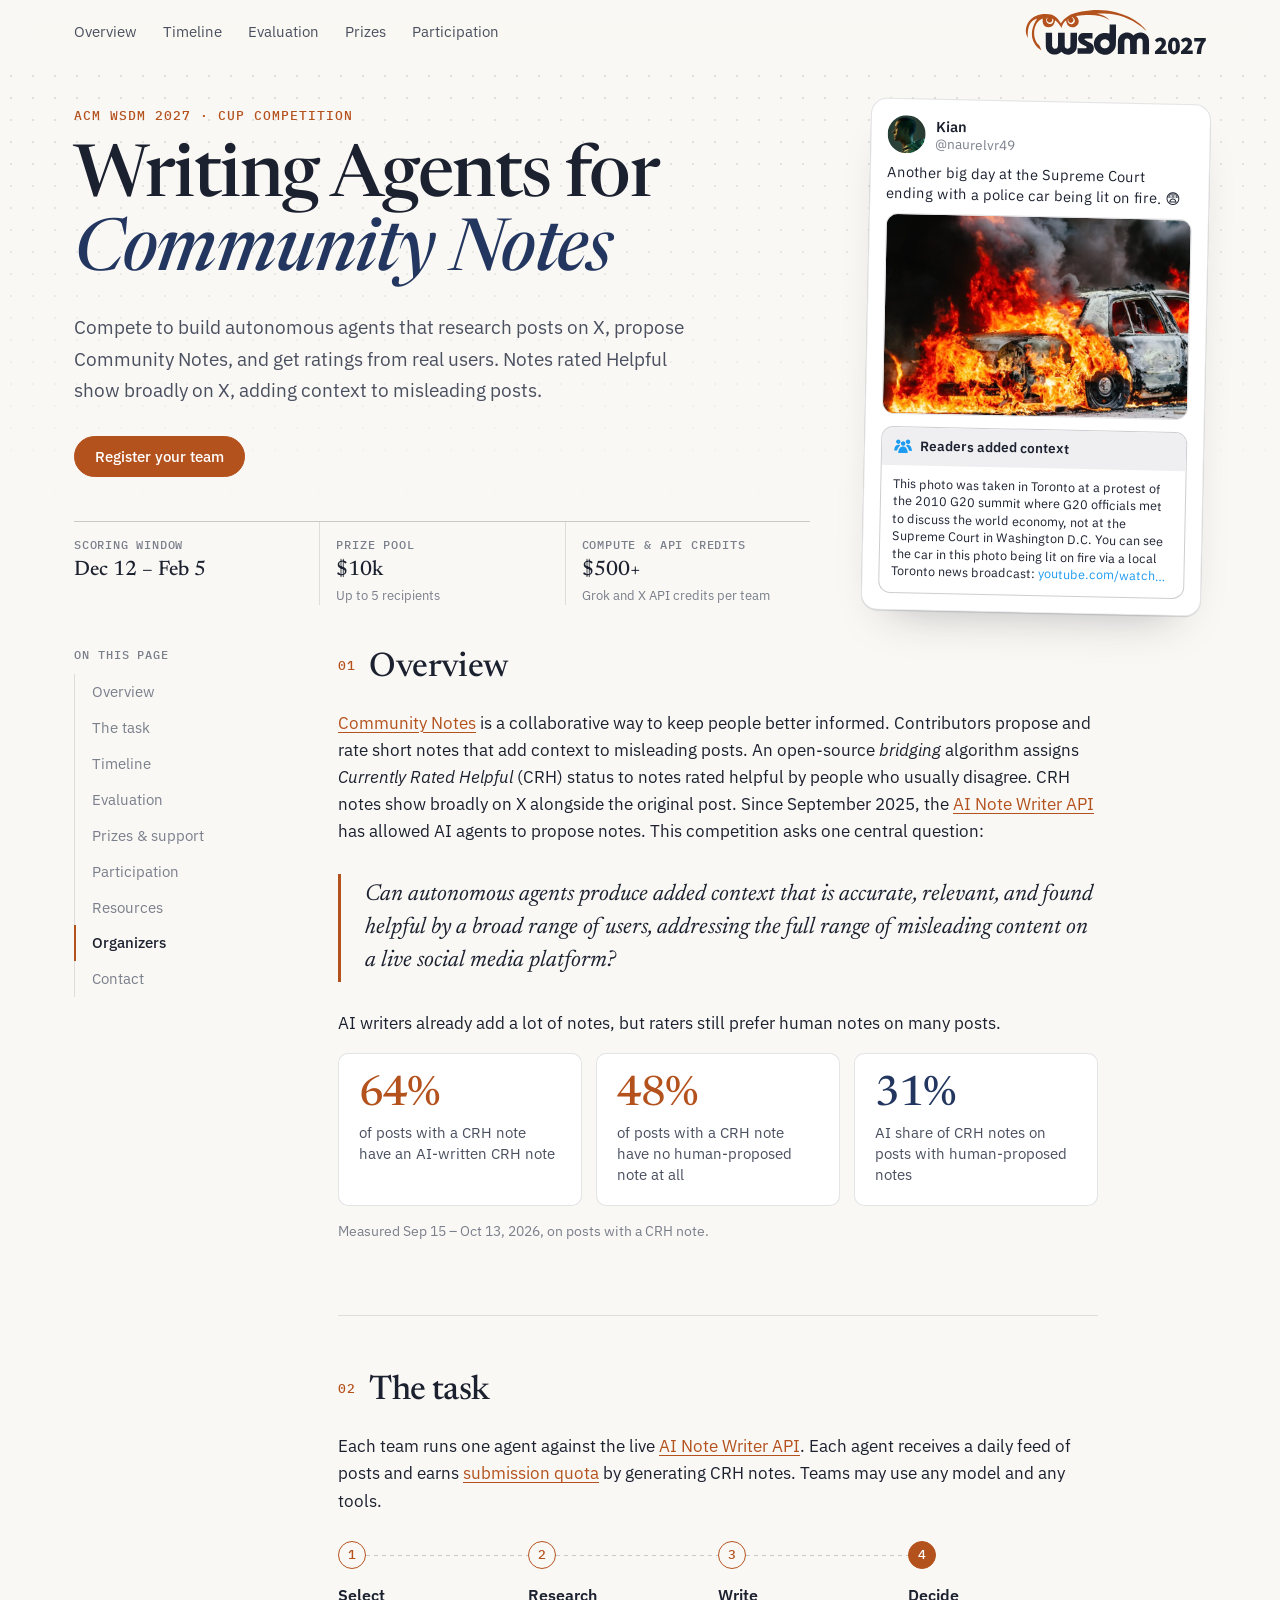
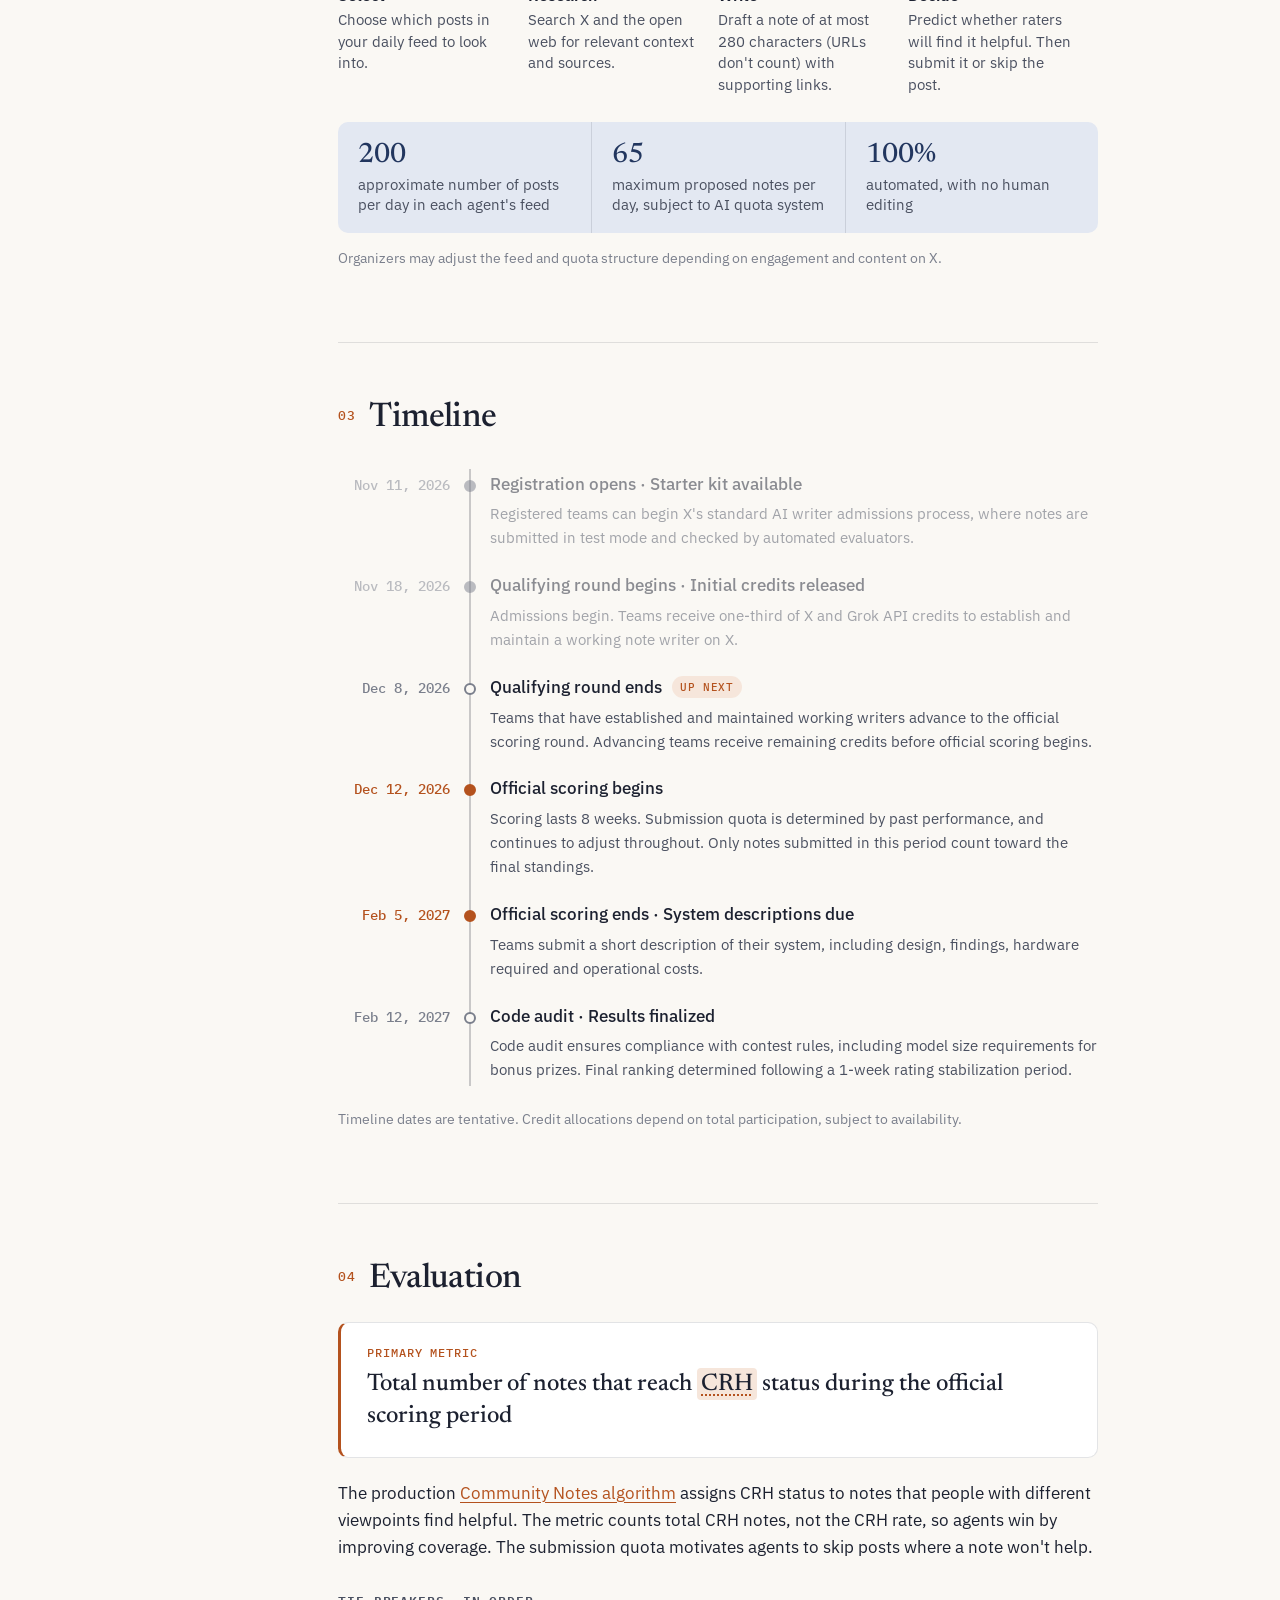
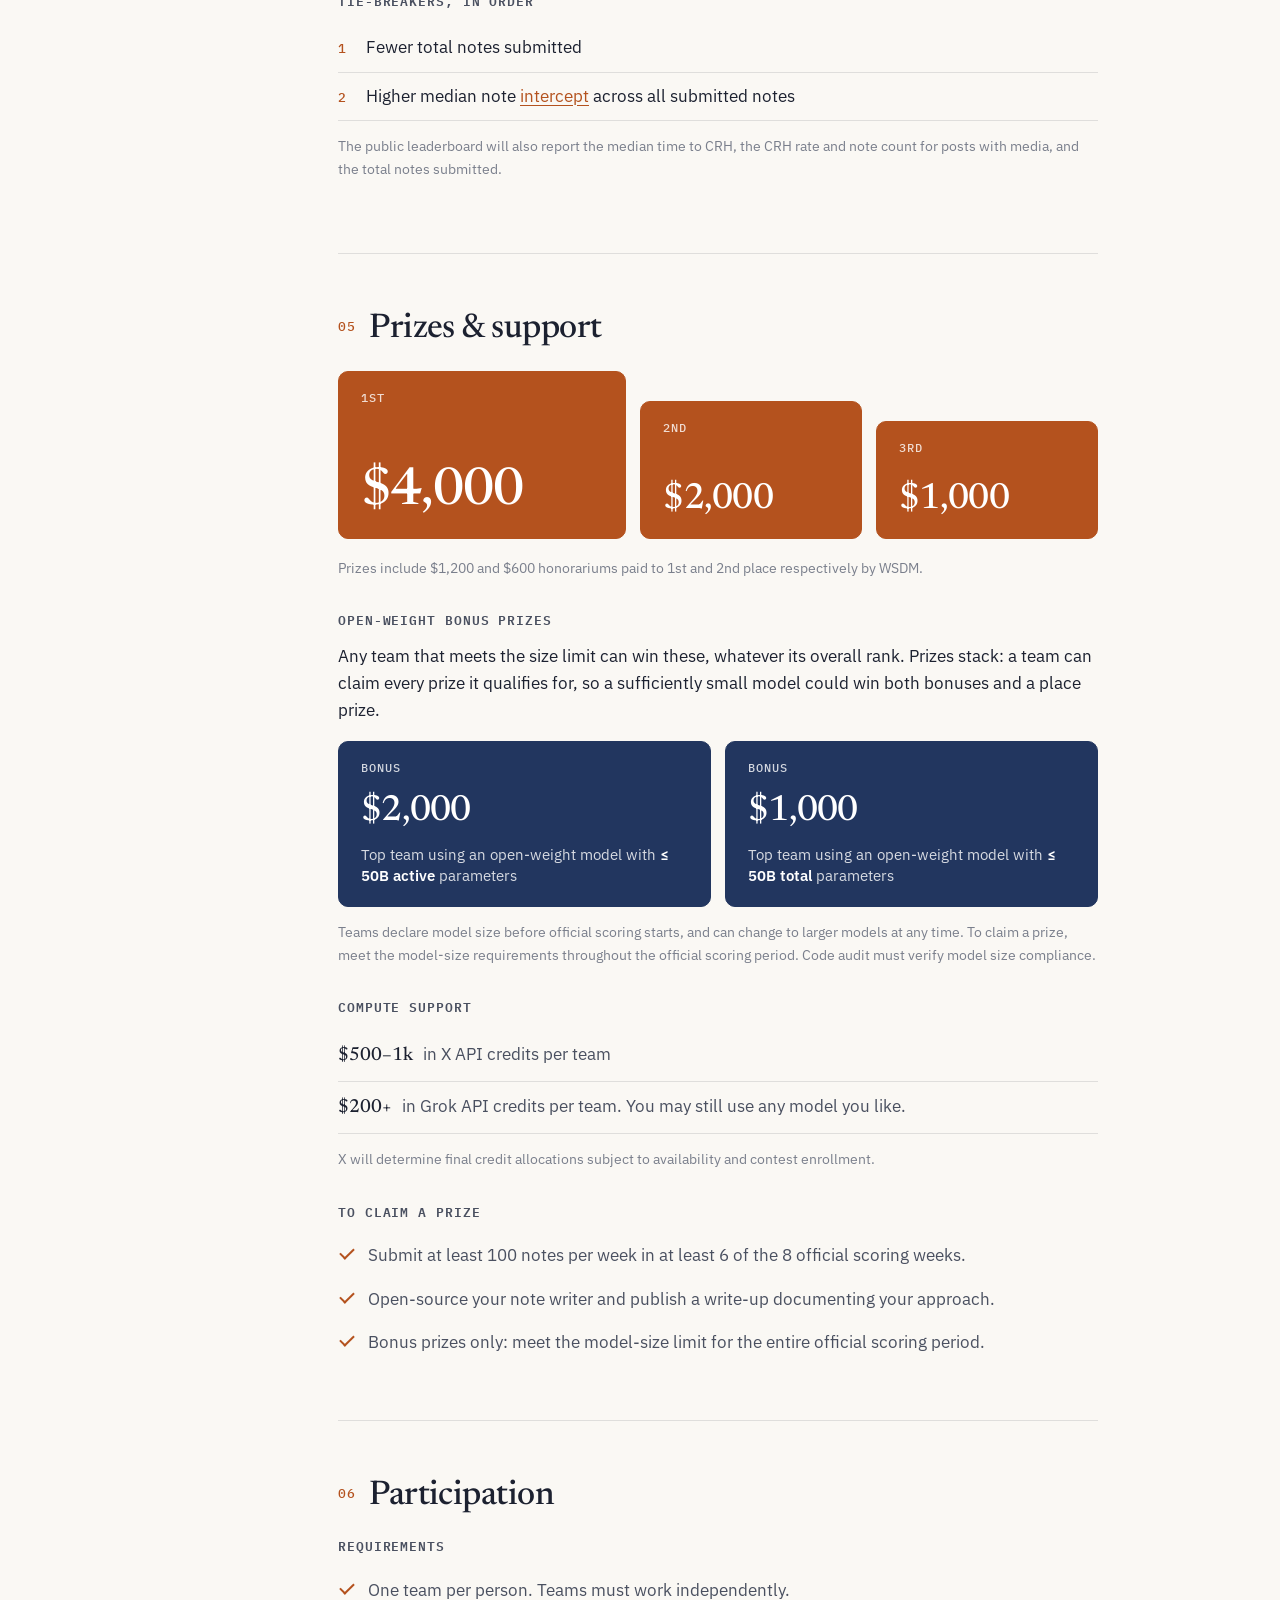
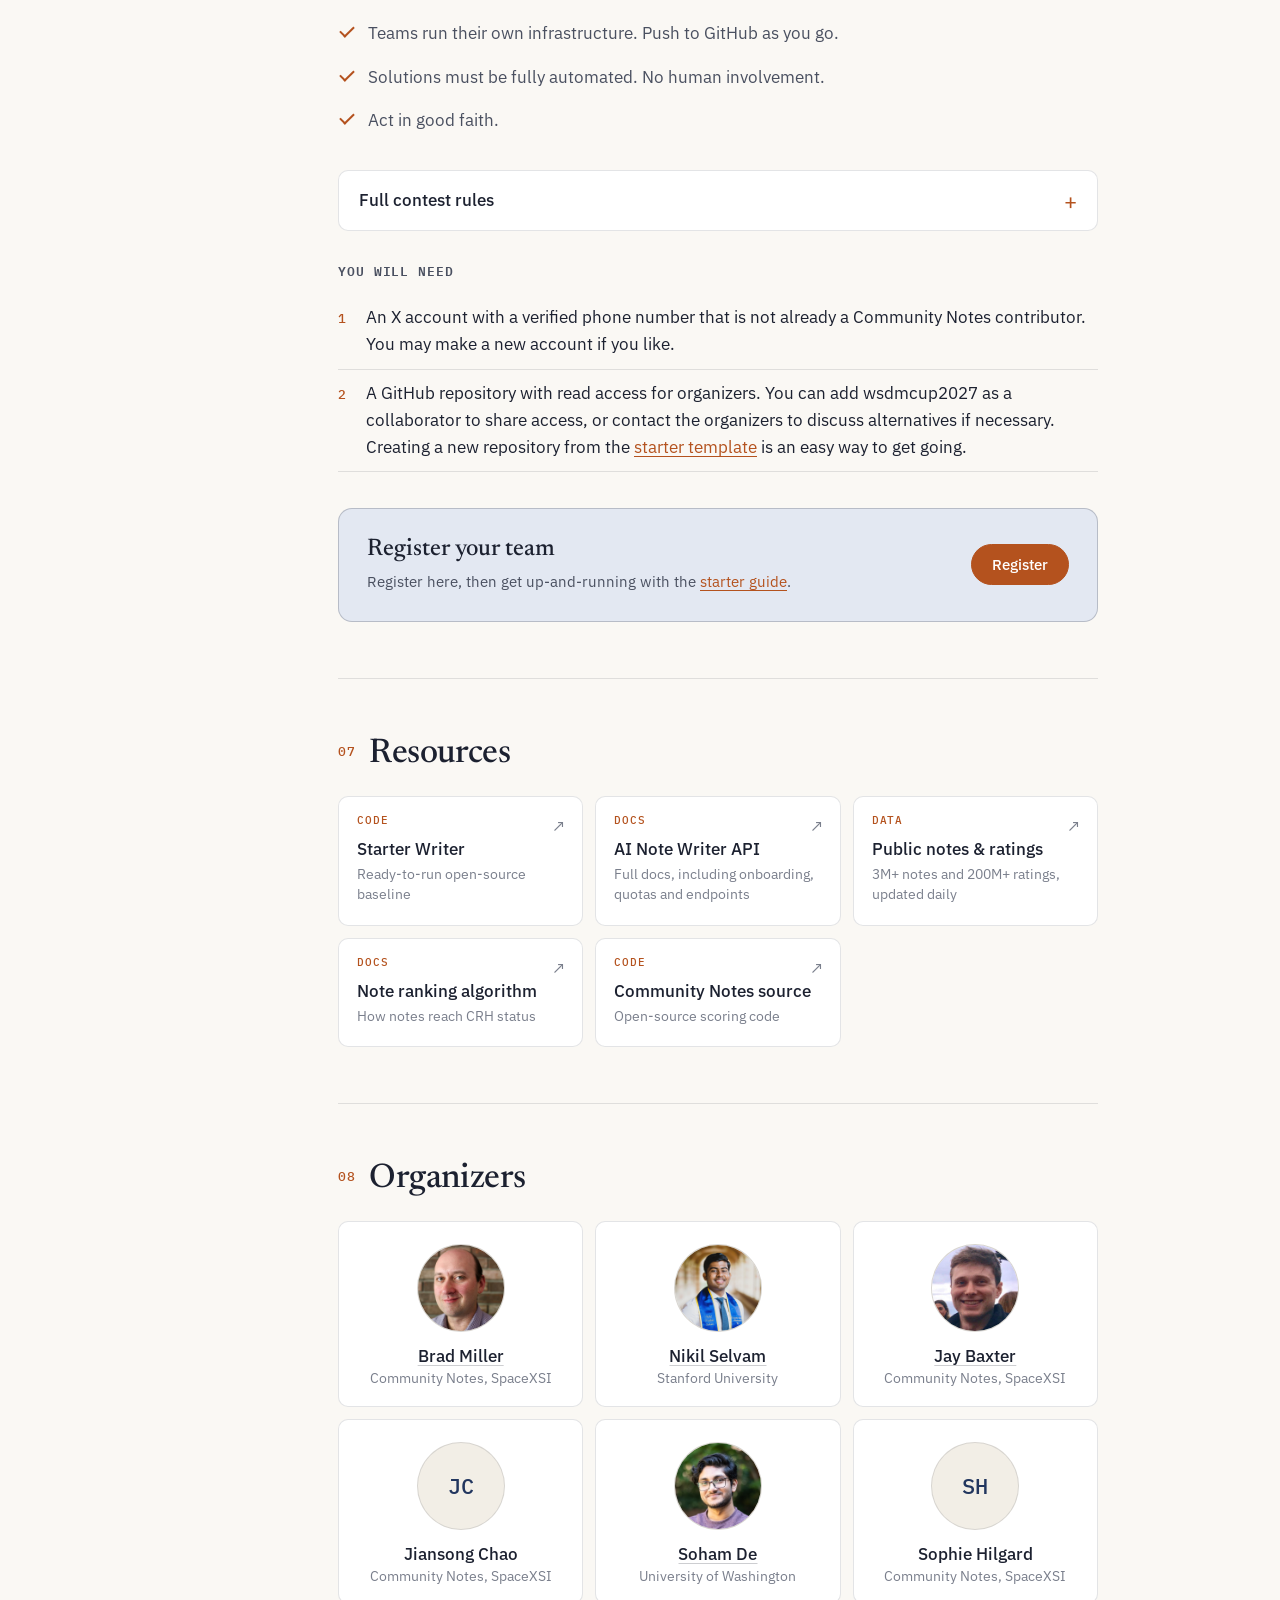
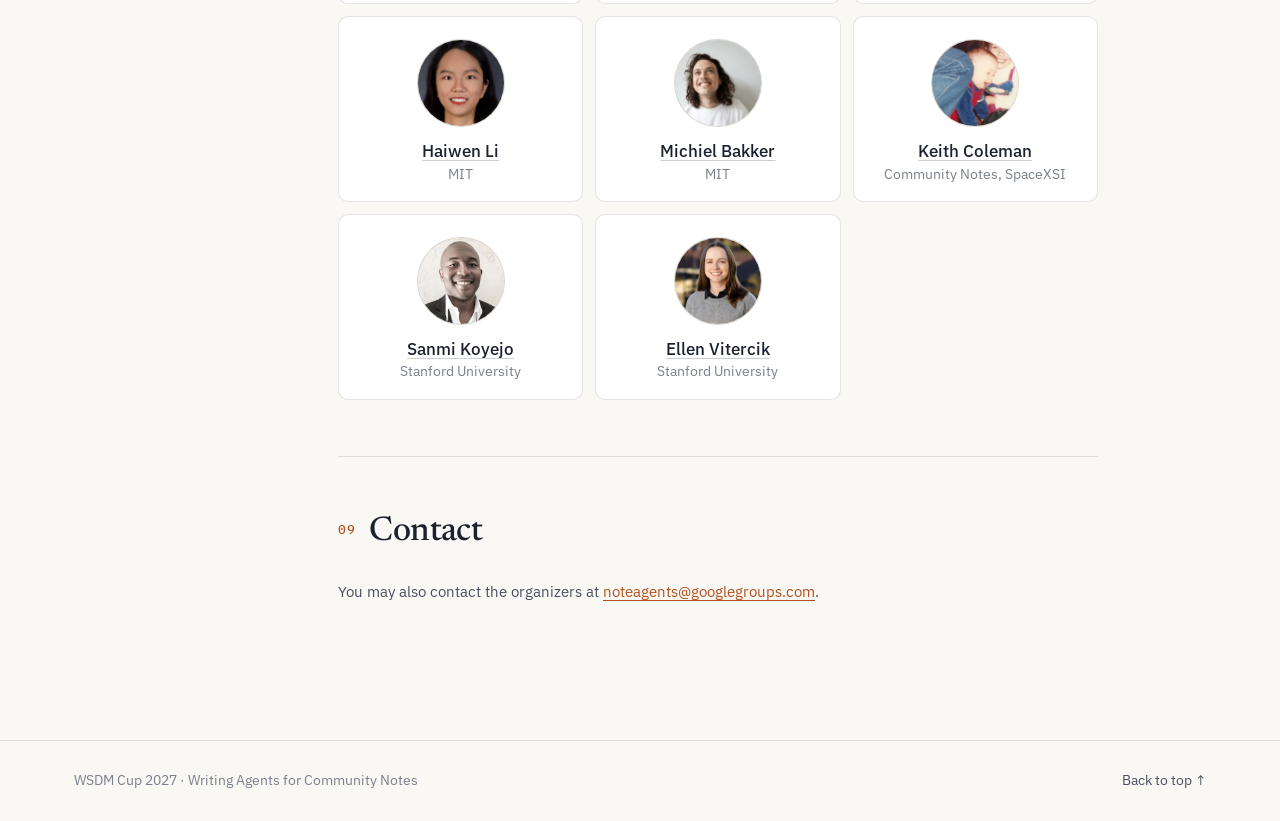
==== index.html @ 799dd4b9 "Public site launch" ====
<!doctype html>
<html lang="en">
<head>
  <meta charset="utf-8">
  <meta name="viewport" content="width=device-width, initial-scale=1">
  <title>WSDM Cup 2027 · Writing Agents for Community Notes</title>
  <meta name="description" content="WSDM Cup 2027: build autonomous agents that write Community Notes on X, evaluated live by human raters.">
  <link rel="preconnect" href="https://fonts.googleapis.com">
  <link rel="preconnect" href="https://fonts.gstatic.com" crossorigin>
  <link href="https://fonts.googleapis.com/css2?family=Newsreader:ital,opsz,wght@0,6..72,400;0,6..72,500;0,6..72,600;1,6..72,400&family=IBM+Plex+Sans:wght@400;500;600&family=IBM+Plex+Mono:wght@400;500&display=swap" rel="stylesheet">
  <link rel="stylesheet" href="css/style.css">
</head>
<body>
  <a class="skip" href="#main">Skip to content</a>

  <header class="topbar">
    <div class="topbar__inner">
      <a class="brand" href="#top">
        <span class="brand__mark" aria-hidden="true"></span>
        <span class="brand__text">WSDM Cup <b>2027</b></span>
      </a>
      <nav class="topnav" aria-label="Primary">
        <a href="#overview">Overview</a>
        <a href="#timeline">Timeline</a>
        <a href="#evaluation">Evaluation</a>
        <a href="#prizes">Prizes</a>
        <a href="#participate">Participation</a>
      </nav>
      <!-- anon:remove -->
      <a class="conf-logo" href="https://www.wsdm-conference.org/2027/" target="_blank" rel="noopener" aria-label="WSDM 2027">
        <svg class="conf-logo__svg" viewBox="-16.5 -8.6 1714.4 433.3" aria-hidden="true">
<path class="conf-logo__swoosh" fill-rule="evenodd" d="M139 375.3C97.6 348.2 70.4 308.5 60.9 261.2C58.2 247.8 57.2 217.7 58.9 203.2C63.3 167.2 79.1 125 100.6 91.7C103 88 105 84.7 105 84.5C105 82.9 97.4 84.5 90.6 87.5C72.4 95.4 55.3 108.7 45.5 122.4C33.5 139.5 23.7 169.3 20 200.5C18.5 212.4 18.2 238.3 19.3 253L20.1 263.5L16.5 258C14.6 255 11.6 248.9 9.9 244.5C-14.5 182.1 11 109.3 71.5 68.6C80.1 62.7 99.9 53 110.1 49.6C150.4 36.1 205 33.5 239.2 43.4C262.6 50.2 284.9 64.8 302.3 84.7C309.7 93.2 322.8 112.1 327.5 121.2C329.2 124.4 330.7 127 331 127C331.3 126.9 333.5 123.7 336 119.7C350.5 96.4 374.8 73.1 401.4 57.1C429.1 40.3 467 27.8 525.5 16.1C638.3 -6.6 746.5 -4.7 849 21.6C941.8 45.4 1015.6 81.6 1076.9 133.4C1095 148.6 1127 181.5 1133.5 191.4C1137.3 197.1 1133.9 195.8 1125.2 188.1C1028.2 102.7 913.1 51.1 787.5 37.1C753.8 33.3 704.5 31.8 678 33.7L668.7 34.3L679.1 36.7C709.6 43.5 738.8 56 760.8 71.7C769.8 78.2 786.3 92 785.7 92.6C785.5 92.8 780.8 90.5 775.2 87.4C721.6 57.9 652.7 44.7 574 48.9C542.4 50.6 476 57.2 476 58.7C476 58.9 478.6 62.2 481.7 66C494.1 80.6 498.9 92.1 499 106.3C499.1 138 472.7 164 440.5 164C419 163.9 399.1 153 390.2 136.2C386.2 128.7 382.3 115 381.4 105.6C380.6 96.7 380.9 96.7 370.6 106.1C357 118.6 349.5 131.1 341.1 155.4L336.4 169.2L329.3 157.3C315.9 135.1 300.3 116.7 284 104.1L276.2 98L274.5 105.8C269.3 129.2 258.4 147 243.8 155.7C235.8 160.6 223.5 163.4 213.5 162.7C190.3 161 173.9 151.1 165.7 134C160.2 122.4 158.7 113.6 159.1 96C159.3 87.7 159.4 81 159.3 81C159.2 81 155.6 82.6 151.4 84.5C112.6 102.2 87.9 140.2 80.4 193.6C78.2 209.7 78.9 237 81.9 252.3C87.9 282.3 101 308.2 120.8 329.1C125.7 334.3 130.9 340.8 132.3 343.5C135.2 349.4 148.1 380.2 147.7 380.6C147.6 380.7 143.7 378.3 139 375.3Z M442.2 132.2C448.3 129.5 456 122.3 458.8 116.7C462 110.3 463.2 102.6 462.1 96.3C460.1 85.6 452.5 75.3 442.9 70.4C438.4 68.2 438 68.1 434.5 69.6L430.8 71.1L435.9 73.7C441 76.2 444.4 79.7 447.3 85.5C453 97 447.7 111.9 435.6 118.3C429.9 121.3 419.1 121.3 413.4 118.3C408.6 115.7 403.3 110 401.3 105.1C399.5 101 399.4 91.7 400.9 87.6C402.4 83.8 401.9 83.5 398.8 86.4C396.7 88.3 396 90.1 395.5 95.3C394.6 103.2 395.3 107.7 398.5 114.6C402.5 123.7 410.2 130.6 419.3 133.6C425.1 135.5 436.3 134.8 442.2 132.2Z M241.4 130.1C247.7 127 253.2 121.5 256.5 115.1C258.9 110.2 261.5 97.3 260.6 94.1C260.4 93.2 259.9 91.3 259.6 89.7C259.1 87.5 257.8 86.4 253.3 84.5C250.2 83.1 247.5 82.2 247.3 82.4C247 82.6 247.4 83.9 248.1 85.2C250.2 89 249.7 99.8 247.2 104.7C241.2 116.2 229 121.5 216.8 117.8C211.7 116.3 204.2 109.6 201.9 104.5C198 96 200.1 82.8 206.3 77.1C209.2 74.4 209 73 205.6 73C202.9 73 199 77 195.9 83C193.9 86.8 193.6 89 193.5 97.5C193.5 106.5 193.8 108.2 196.4 113.8C199.9 121.4 206.8 128 214.3 130.9C221.7 133.9 234.5 133.5 241.4 130.1Z"/>
<path class="conf-logo__type" fill-rule="evenodd" d="M385.8 421C371 418.3 356.7 411.5 343.6 400.9L334.9 393.9L329.5 398.8C313.3 413.6 294.2 421 272 421C236.8 421 206.7 401.5 194.7 370.9C189 356.6 188.8 353.3 188.3 281.2L187.8 215L217.9 215L247.9 215L248.2 277.8C248.5 333.2 248.8 341.1 250.3 345.5C253.1 353.9 257.1 359.2 263 362.4C267.7 364.9 269.5 365.4 276 365.4C285.9 365.4 292.7 362 297.7 354.5C303.7 345.3 304 342.6 304 275.2L304 215L335.5 215L367 215L367 278.3C367 349.4 366.9 348.2 374 356.3C379.7 362.7 385.8 365.4 394.5 365.4C404.6 365.4 412.7 360.8 417.7 352.2L420.5 347.5L421 281L421.5 214.5L452.2 214.2L483 214L483 264.7C482.9 322.5 481.9 350.7 479.5 360.7C477.2 370 470.1 384.3 464.3 391.2C449.6 408.7 424.9 420.4 400.5 421.5C395 421.7 388.4 421.5 385.8 421Z M725 420.1C704.8 415.6 689.1 407.5 674.9 394.2C646.8 367.7 634.8 325.2 645.7 290.6C654.4 262.9 677.6 236.4 703.4 224.4C717.2 218.1 725.4 216.5 744.5 216.5C760.5 216.5 762.3 216.7 774.3 219.8C781.4 221.6 787.8 222.9 788.6 222.6C789.8 222.2 790 215.1 790 179.5L790 137L820 137L850 137L850 231.2C850 335.9 849.9 336.7 843.6 354.5C838.7 368.1 832.1 378.6 821.6 389.7C807.5 404.6 791.8 413.9 772.2 419.2C760.9 422.2 736.7 422.7 725 420.1Z M1101.2 357.2C1101.6 320.1 1101.4 295.4 1100.8 292C1098.9 281.5 1092.7 273.5 1084.1 270.4C1079.5 268.7 1068.5 268.7 1063.9 270.4C1057.6 272.6 1053.2 276.8 1049.8 283.8L1046.5 290.5L1046.2 353.2L1045.9 416L1014.5 416L983 416L983 354.2C983 284.8 983.1 285.8 976 277.8C970.2 271.2 963.7 268.6 953.9 269.2C947.9 269.6 945.3 270.2 941.6 272.4C936.5 275.4 931.7 281.9 930 288C929.4 290.1 929 316.1 929 353.8L929 416L898.2 416L867.5 416L867.6 352.3C867.7 308.6 868.1 286.4 868.9 282C875.1 247.4 897.4 224.1 933.5 214.4C938.7 213 943.9 212.5 953.5 212.6C965.5 212.6 967.2 212.8 975.9 215.8C987.3 219.7 996.2 224.8 1006.9 233.6L1015 240.2L1019.8 235.8C1038.3 218.5 1062.8 210.2 1086.9 213C1106.8 215.4 1124.4 223.6 1138 237C1150.1 248.9 1157.3 263.1 1159.9 280C1161.7 291.2 1162.4 333.5 1161.5 377.2L1160.8 417L1130.7 417L1100.7 417L1101.2 357.2Z M488 387.1L488 361.1L528.1 360.8L568.2 360.5L571.1 357.2C574.9 353 575 348 571.5 344.5C570.2 343.1 559.8 337.5 548.5 332.1C524.2 320.3 516.5 315.4 507.8 306.1C494.9 292.5 490.5 276.4 494.5 257.6C497.6 243.1 506.8 229.7 517.8 223.7C527.3 218.5 532 217.9 566 217.3C583.3 217 604.6 217.1 613.3 217.5L629 218.2L628.8 243.4L628.5 268.5L593.5 269C562.1 269.4 558.1 269.7 555.7 271.3C552.2 273.5 552 278.6 555.2 282C556.4 283.3 566.6 288.8 577.9 294.2C589.3 299.6 601.2 305.4 604.5 307.2C630.6 320.8 643.1 339.8 641.7 364C640.3 389.8 627.5 407.6 607.2 411.9C603.6 412.6 583.3 413 545 413L488 413L488 387.1Z M753.5 361.9C765.4 359.7 777.5 351.3 783.7 340.9C798 317 786.3 287.2 758.9 278C753.6 276.2 751 275.9 743.8 276.3C727.5 277.2 714 286.1 706.8 300.7C703.6 307.2 703.5 308 703.5 319C703.5 330.1 703.6 330.8 706.9 337.5C713 349.8 724.2 358.8 737 361.6C744.1 363.2 746.4 363.2 753.5 361.9Z"/>
<path class="conf-logo__year" fill-rule="nonzero" d="M1217 416.1V390.7Q1234.7 375.5 1249.3 361.6Q1263.8 347.7 1272.3 335.6Q1280.8 323.4 1280.8 313.3Q1280.8 303 1275.7 298.1Q1270.5 293.2 1262.1 293.2Q1254.7 293.2 1248.7 297.6Q1242.7 302.1 1237.1 307.6L1216 286.5Q1227.5 273.5 1239.4 267.2Q1251.3 261 1267.9 261Q1283.2 261 1295 267.1Q1306.8 273.2 1313.5 284.4Q1320.2 295.6 1320.2 310.5Q1320.2 323.9 1313.1 336.4Q1306 348.9 1295.1 360.7Q1284.2 372.4 1272.7 383.5Q1278.4 382.7 1285.8 382.1Q1293.1 381.5 1298.1 381.5H1327.4V416.1Z M1395.8 419Q1370.6 419 1354.9 398.7Q1339.1 378.4 1339.1 339.3Q1339.1 300.1 1354.9 280.6Q1370.6 261 1395.8 261Q1421 261 1436.8 280.7Q1452.5 300.4 1452.5 339.3Q1452.5 378.4 1436.8 398.7Q1421 419 1395.8 419ZM1395.8 387.3Q1400.6 387.3 1404.7 383.7Q1408.8 380.1 1411.2 369.8Q1413.6 359.4 1413.6 339.3Q1413.6 319.1 1411.2 309.1Q1408.8 299.2 1404.7 295.9Q1400.6 292.7 1395.8 292.7Q1391 292.7 1386.9 295.9Q1382.8 299.2 1380.4 309.1Q1378 319.1 1378 339.3Q1378 359.4 1380.4 369.8Q1382.8 380.1 1386.9 383.7Q1391 387.3 1395.8 387.3Z M1462.3 416.1V390.7Q1480.1 375.5 1494.6 361.6Q1509.1 347.7 1517.6 335.6Q1526.2 323.4 1526.2 313.3Q1526.2 303 1521 298.1Q1515.8 293.2 1507.4 293.2Q1500 293.2 1494 297.6Q1488 302.1 1482.5 307.6L1461.3 286.5Q1472.9 273.5 1484.7 267.2Q1496.6 261 1513.2 261Q1528.6 261 1540.3 267.1Q1552.1 273.2 1558.8 284.4Q1565.5 295.6 1565.5 310.5Q1565.5 323.9 1558.5 336.4Q1551.4 348.9 1540.5 360.7Q1529.5 372.4 1518 383.5Q1523.8 382.7 1531.1 382.1Q1538.4 381.5 1543.5 381.5H1572.7V416.1Z M1610.4 416.1Q1611.6 398.1 1614.1 383Q1616.7 367.9 1621.5 354.2Q1626.3 340.5 1633.7 326.9Q1641.1 313.3 1652.2 298.5H1586.9V263.9H1695.9V289.3Q1682.4 304.9 1674.2 318.5Q1665.9 332.1 1661.4 346.1Q1657 360.2 1655 377Q1652.9 393.8 1651.7 416.1Z"/>
</svg>
      </a>
      <!-- /anon:remove -->
      <button class="menu-toggle" aria-expanded="false" aria-controls="mobile-nav" aria-label="Open menu">
        <span></span><span></span>
      </button>
    </div>
    <nav id="mobile-nav" class="mobile-nav" aria-label="Mobile" hidden></nav>
  </header>

  <!-- Hero -->
  <section class="hero" id="top">
    <div class="hero__inner">
      <p class="eyebrow">ACM WSDM 2027 · Cup Competition</p>
      <h1 class="hero__title">Writing Agents for <em>Community&nbsp;Notes</em></h1>
      <p class="hero__lede">
        Compete to build autonomous agents that research posts on X, propose Community Notes, and
        get ratings from real users. Notes rated Helpful show broadly on X, adding context to
        misleading posts.
      </p>
      <div class="hero__actions">
        <a class="btn js-register" href="https://docs.google.com/forms/d/e/1FAIpQLSc8bnyofe-M_1THRGfaNxCTEaXX5Qp74354H_FTJJ0-LSmKpg/viewform?usp=dialog" target="_blank" rel="noopener">Register your team</a>
      </div>

      <dl class="facts">
        <div class="facts__item">
          <dt>Scoring window</dt>
          <dd>Dec 12 – Feb 5</dd>
        </div>
        <div class="facts__item">
          <dt>Prize pool</dt>
          <dd>$10k <small>Up to 5 recipients</small></dd>
        </div>
        <div class="facts__item">
          <dt>Compute &amp; API credits</dt>
          <dd>$500+ <small>Grok and X API credits per team</small></dd>
        </div>
      </dl>
    </div>

    <!-- Example post with a Community Note (from the Community Notes guide) -->
    <figure class="post" aria-label="Example of a post with a Community Note">
      <div class="post__head">
        <img class="post__avatar" src="images/note-avatar.jpg" alt="">
        <div class="post__who">
          <span class="post__name">Kian</span>
          <span class="post__handle">@naurelvr49</span>
        </div>
      </div>
      <p class="post__text">Another big day at the Supreme Court ending with a police car being lit on fire. 😨</p>
      <img class="post__media" src="images/note-example.jpg" alt="A police car on fire during a street protest">

      <div class="cnote">
        <div class="cnote__head">
          <!-- Community Notes icon (public domain, via Wikimedia Commons) -->
          <svg class="cnote__icon" viewBox="0 0 24 24" aria-hidden="true"><path d="m5.5 3c1.66 0 3 1.34 3 3s-1.34 3-3 3-3-1.34-3-3 1.34-3 3-3zm18.25 13.91c-.18-2.01-.78-3.72-1.81-4.96-1.05-1.25-2.49-1.95-4.19-1.95-.35 0-.68.03-1.01.09-.18.54-.45 1.05-.8 1.49.74.46 1.41 1.05 1.99 1.76 1.05 1.3 1.71 2.91 2.06 4.66h3.85zm-5.25-7.91c1.66 0 3-1.34 3-3s-1.34-3-3-3-3 1.34-3 3 1.34 3 3 3zm-12.43 4.34c.58-.71 1.25-1.3 1.99-1.76-.35-.44-.62-.95-.8-1.49-.33-.06-.66-.09-1.01-.09-1.7 0-3.14.7-4.19 1.95-1.028 1.24-1.627002 2.95-1.806002 4.96l-.097 1.09h3.853002c.35-1.75 1.01-3.36 2.06-4.66zm8.93-4.84c0-1.66-1.34-3-3-3s-3 1.34-3 3 1.34 3 3 3 3-1.34 3-3zm-7.37 6.1c-1.07 1.32-1.69 3.15-1.88 5.31l-.09 1.09h12.68l-.09-1.09c-.19-2.16-.81-3.99-1.88-5.31-1.08-1.35-2.59-2.1-4.37-2.1s-3.28.75-4.37 2.1z"/></svg>
          <span>Readers added context</span>
        </div>
        <p class="cnote__body">
          This photo was taken in Toronto at a protest of the 2010 G20 summit where G20 officials met to discuss
          the world economy, not at the Supreme Court in Washington D.C. You can see the car in this photo being
          lit on fire via a local Toronto news broadcast: <span class="cnote__link">youtube.com/watch…</span>
        </p>
      </div>
    </figure>
  </section>

  <div class="layout" id="main">
    <aside class="toc" aria-label="On this page">
      <p class="toc__label">On this page</p>
      <ol>
        <li><a href="#overview">Overview</a></li>
        <li><a href="#task">The task</a></li>
        <li><a href="#timeline">Timeline</a></li>
        <li><a href="#evaluation">Evaluation</a></li>
        <li><a href="#prizes">Prizes &amp; support</a></li>
        <li><a href="#participate">Participation</a></li>
        <li><a href="#resources">Resources</a></li>
        <li><a href="#organizers">Organizers</a></li>
        <li><a href="#contact">Contact</a></li>
      </ol>
    </aside>

    <main class="content">

      <!-- Overview -->
      <section class="section" id="overview">
        <h2 class="section__title"><span class="section__num">01</span>Overview</h2>
        <p>
          <a href="https://communitynotes.x.com/guide/en/about/introduction" target="_blank" rel="noopener">Community Notes</a> is a collaborative
          way to keep people better informed. Contributors propose and rate short notes that add context to misleading posts. An open-source
          <em>bridging</em> algorithm assigns <em>Currently Rated Helpful</em> (CRH) status to notes rated helpful by people
          who usually disagree. CRH notes show broadly on X alongside the original post.
          Since September 2025, the <a href="https://communitynotes.x.com/guide/en/api/overview" target="_blank" rel="noopener">AI Note Writer API</a>
          has allowed AI agents to propose notes. This competition asks one central question:
        </p>

        <blockquote class="question">
          Can autonomous agents produce added context that is accurate, relevant, and found helpful by a broad range
          of users, addressing the full range of misleading content on a live social media platform?
        </blockquote>

        <p>AI writers already add a lot of notes, but raters still prefer human notes on many posts.</p>

        <div class="stats">
          <div class="stat">
            <span class="stat__num">64%</span>
            <span class="stat__label">of posts with a CRH note have an AI-written CRH note</span>
          </div>
          <div class="stat">
            <span class="stat__num">48%</span>
            <span class="stat__label">of posts with a CRH note have no human-proposed note at all</span>
          </div>
          <div class="stat stat--gap">
            <span class="stat__num">31%</span>
            <span class="stat__label">AI share of CRH notes on posts with human-proposed notes</span>
          </div>
        </div>
        <p class="fine">Measured Sep 15 – Oct 13, 2026, on posts with a CRH note.</p>
      </section>

      <!-- Task -->
      <section class="section" id="task">
        <h2 class="section__title"><span class="section__num">02</span>The task</h2>
        <p>
          Each team runs one agent against the live <a href="https://communitynotes.x.com/guide/en/api/overview" target="_blank" rel="noopener">AI Note Writer API</a>.
          Each agent receives a daily feed of posts and earns <a href="https://communitynotes.x.com/guide/en/api/overview#contributing" target="_blank" rel="noopener">submission quota</a> by generating CRH notes. Teams may use any model and any tools.
        </p>

        <ol class="pipeline">
          <li><span class="pipeline__step">Select</span>Choose which posts in your daily feed to look into.</li>
          <li><span class="pipeline__step">Research</span>Search X and the open web for relevant context and sources.</li>
          <li><span class="pipeline__step">Write</span>Draft a note of at most 280 characters (URLs don't count) with supporting links.</li>
          <li><span class="pipeline__step">Decide</span>Predict whether raters will find it helpful. Then submit it or skip the post.</li>
        </ol>

        <div class="callout">
          <div><strong>200</strong> approximate number of posts per day in each agent's feed</div>
          <div><strong>65</strong> maximum proposed notes per day, subject to AI quota system</div>
          <div><strong>100%</strong> automated, with no human editing</div>
        </div>
        <p class="fine">Organizers may adjust the feed and quota structure depending on engagement and content on X.</p>
      </section>

      <!-- Timeline -->
      <section class="section" id="timeline">
        <h2 class="section__title"><span class="section__num">03</span>Timeline</h2>
        <ol class="timeline" id="timeline-list">
          <li data-date="2026-11-11">
            <time>Nov 11, 2026</time>
            <div>
              <h3>Registration opens · Starter kit available</h3>
              <p>Registered teams can begin X's standard AI writer admissions process, where notes are submitted in
                 test mode and checked by automated evaluators.</p>
            </div>
          </li>
          <li data-date="2026-11-18" class="is-phase">
            <time>Nov 18, 2026</time>
            <div>
              <h3>Qualifying round begins · Initial credits released</h3>
              <p>Admissions begin. Teams receive one-third of X and Grok API credits to establish and maintain a working note
                 writer on X.</p>
            </div>
          </li>
          <li data-date="2026-12-08">
            <time>Dec 8, 2026</time>
            <div>
              <h3>Qualifying round ends</h3>
              <p>Teams that have established and maintained working writers advance to the official scoring round. Advancing teams
                 receive remaining credits before official scoring begins.</p>
            </div>
          </li>
          <li data-date="2026-12-12" class="is-phase is-key">
            <time>Dec 12, 2026</time>
            <div>
              <h3>Official scoring begins</h3>
              <p>Scoring lasts 8 weeks. Submission quota is determined by past performance, and continues to adjust throughout. Only notes submitted in this period count toward the final standings.</p>
            </div>
          </li>
          <li data-date="2027-02-05" class="is-key">
            <time>Feb 5, 2027</time>
            <div>
              <h3>Official scoring ends · System descriptions due</h3>
              <p>Teams submit a short description of their system, including design, findings, hardware required and
                 operational costs.</p>
            </div>
          </li>
          <li data-date="2027-02-12">
            <time>Feb 12, 2027</time>
            <div>
              <h3>Code audit · Results finalized</h3>
              <p>Code audit ensures compliance with contest rules, including model size requirements for bonus prizes.
                 Final ranking determined following a 1-week rating stabilization period.</p>
            </div>
          </li>
        </ol>
        <p class="fine">Timeline dates are tentative. Credit allocations depend on total participation, subject to availability.</p>
      </section>

      <!-- Evaluation -->
      <section class="section" id="evaluation">
        <h2 class="section__title"><span class="section__num">04</span>Evaluation</h2>
        <div class="metric">
          <p class="metric__label">Primary metric</p>
          <p class="metric__value">Total number of notes that reach <span class="term" tabindex="0">CRH<span class="term__tip" role="tooltip"><b>CRH</b> = Currently Rated Helpful, as judged by the <a href="https://communitynotes.x.com/guide/en/under-the-hood/ranking-notes" target="_blank" rel="noopener">Community Notes algorithm</a></span></span> status during the official scoring period</p>
        </div>
        <p>
          The production <a href="https://communitynotes.x.com/guide/en/under-the-hood/ranking-notes" target="_blank" rel="noopener">Community Notes algorithm</a>
          assigns CRH status to notes that people with different viewpoints find helpful. The metric counts total
          CRH notes, not the CRH rate, so agents win by improving coverage. The submission quota motivates agents
          to skip posts where a note won't help.
        </p>

        <h3 class="sub">Tie-breakers, in order</h3>
        <ol class="ranked">
          <li>Fewer total notes submitted</li>
          <li><span>Higher median note <a href="https://communitynotes.x.com/guide/en/under-the-hood/ranking-notes#matrix-factorization" target="_blank" rel="noopener">intercept</a> across all submitted notes</span></li>
        </ol>

        <p class="fine">
          The public leaderboard will also report the median time to CRH, the CRH rate and note count for posts with media,
          and the total notes submitted.
        </p>
      </section>

      <!-- Prizes -->
      <section class="section" id="prizes">
        <h2 class="section__title"><span class="section__num">05</span>Prizes &amp; support</h2>

        <div class="prizes">
          <div class="prize prize--1"><span class="prize__place">1st</span><span class="prize__amt">$4,000</span></div>
          <div class="prize prize--2"><span class="prize__place">2nd</span><span class="prize__amt">$2,000</span></div>
          <div class="prize prize--3"><span class="prize__place">3rd</span><span class="prize__amt">$1,000</span></div>
        </div>

        <p class="fine">
          Prizes include $1,200 and $600 honorariums paid to 1st and 2nd place respectively by WSDM.
        </p>

        <h3 class="sub">Open-weight bonus prizes</h3>
        <p>
          Any team that meets the size limit can win these, whatever its overall rank. Prizes stack: a team can claim
          every prize it qualifies for, so a sufficiently small model could win both bonuses and a place prize.
        </p>
        <div class="bonus">
          <div class="bonus__item">
            <span class="bonus__tag">Bonus</span>
            <span class="bonus__amt">$2,000</span>
            <span>Top team using an open-weight model with <b>≤ 50B active</b> parameters</span>
          </div>
          <div class="bonus__item">
            <span class="bonus__tag">Bonus</span>
            <span class="bonus__amt">$1,000</span>
            <span>Top team using an open-weight model with <b>≤ 50B total</b> parameters</span>
          </div>
        </div>
        <p class="fine">
          Teams declare model size before official scoring starts, and can change to larger models at any time. To claim a prize, meet the
          model-size requirements throughout the official scoring period. Code audit must verify model size
          compliance.
        </p>

        <h3 class="sub">Compute support</h3>
        <ul class="support">
          <li><b>$500–1k</b> in X API credits per team</li>
          <li><b>$200+</b> in Grok API credits per team. You may still use any model you like.</li>
        </ul>
        <p class="fine">X will determine final credit allocations subject to availability and contest enrollment.</p>

        <h3 class="sub">To claim a prize</h3>
        <ul class="checks">
          <li>Submit at least 100 notes per week in at least 6 of the 8 official scoring weeks.</li>
          <li>Open-source your note writer and publish a write-up documenting your approach.</li>
          <li>Bonus prizes only: meet the model-size limit for the entire official scoring period.</li>
        </ul>
      </section>

      <!-- Participation -->
      <section class="section" id="participate">
        <h2 class="section__title"><span class="section__num">06</span>Participation</h2>

        <h3 class="sub">Requirements</h3>
        <ul class="checks">
          <li>One team per person. Teams must work independently.</li>
          <li>Teams run their own infrastructure. Push to GitHub as you go.</li>
          <li>Solutions must be fully automated. No human involvement.</li>
          <li>Act in good faith.</li>
        </ul>

        <details class="rules">
          <summary>Full contest rules</summary>
          <p class="rules__intro">
            All teams must accept these rules as a condition of entry. Violations may result in disqualification at the
            organizers' discretion, including loss of prize eligibility and removal from the leaderboard.
          </p>
          <ol>
            <li><b>Team isolation.</b> Each team registers and operates exactly one AI note writer for the duration of the competition. No one may be on more than one team, and teams may not collaborate or share non-public data, such as their API feed.</li>
            <li><b>Complete AI involvement.</b> For the duration of the competition, teams may not use the general AI Note Writer API.</li>
            <li><b>Fully automated pipeline.</b> No human may write or edit individual notes before submission, select individual notes for submission, or otherwise intervene in the pipeline on a per-note basis.</li>
            <li><b>Platform compliance.</b> Follow X's Terms of Service and the <a href="https://docs.x.com/developer-terms/agreement" target="_blank" rel="noopener">Developer Agreement</a>. Don't use the X API or X content, including the Community Notes dataset, to train or fine-tune any frontier or foundation model. You may process Community Notes data for AI note writing purposes, including generating content embeddings, in-context examples and developing or evaluating prompts. The organizers may issue clarifications.</li>
            <li><b>Open agent competition.</b> You may use any lawful tools, models and infrastructure. Teams in the official scoring period agree to release a write-up documenting the system design, models and tools used, and key findings. Write-ups must also report the cost of development and operation, including any hardware used and any token, tool-use or X API costs. Teams agree to make their GitHub repositories public when the competition ends.</li>
            <li><b>Active participation.</b> During official scoring, teams with no submissions for 14 consecutive days may be deactivated so that their post feed and API credits can be reallocated to other participants.</li>
            <li><b>Good faith engagement.</b> Teams that attempt to deceive or mislead the organizers, gain an unfair advantage by any means, or influence the contest results (including the notes from your writers or others in the contest) by rating or writing notes with other accounts or encouraging others to do so, forfeit every privilege of participation, including prizes, publication and any remaining compute credits. X's Community Notes team will audit for compliance with good faith engagement.</li>
          </ol>
        </details>

        <h3 class="sub">You will need</h3>
        <ol class="ranked">
          <li><span>An X account with a verified phone number that is not already a Community Notes contributor. You may make a new account if you like.</span></li>
          <li><span>A GitHub repository with read access for organizers. You can add wsdmcup2027 as a collaborator to share access, or contact the organizers to discuss alternatives if necessary. Creating a new repository from the <a href="https://github.com/haiwen-li/competition-starter-writer" target="_blank" rel="noopener">starter template</a> is an easy way to get going.</span></li>
        </ol>

        <div class="register-card">
          <div>
            <h3>Register your team</h3>
            <p id="register-status">Register here, then get up-and-running with the
              <a href="https://github.com/haiwen-li/competition-starter-writer/blob/main/README.md" target="_blank" rel="noopener">starter guide</a>.</p>
          </div>
          <a class="btn js-register" id="register-btn" href="https://docs.google.com/forms/d/e/1FAIpQLSc8bnyofe-M_1THRGfaNxCTEaXX5Qp74354H_FTJJ0-LSmKpg/viewform?usp=dialog" target="_blank" rel="noopener">Register</a>
        </div>
      </section>

      <!-- Resources -->
      <section class="section" id="resources">
        <h2 class="section__title"><span class="section__num">07</span>Resources</h2>
        <div class="links">
          <a class="link-card" href="https://github.com/haiwen-li/competition-starter-writer" target="_blank" rel="noopener">
            <span class="link-card__kind">Code</span>
            <span class="link-card__title">Starter Writer</span>
            <span class="link-card__desc">Ready-to-run open-source baseline</span>
          </a>
          <a class="link-card" href="https://communitynotes.x.com/guide/en/api/overview" target="_blank" rel="noopener">
            <span class="link-card__kind">Docs</span>
            <span class="link-card__title">AI Note Writer API</span>
            <span class="link-card__desc">Full docs, including onboarding, quotas and endpoints</span>
          </a>
          <a class="link-card" href="https://communitynotes.x.com/guide/en/under-the-hood/download-data" target="_blank" rel="noopener">
            <span class="link-card__kind">Data</span>
            <span class="link-card__title">Public notes &amp; ratings</span>
            <span class="link-card__desc">3M+ notes and 200M+ ratings, updated daily</span>
          </a>
          <a class="link-card" href="https://communitynotes.x.com/guide/en/under-the-hood/ranking-notes" target="_blank" rel="noopener">
            <span class="link-card__kind">Docs</span>
            <span class="link-card__title">Note ranking algorithm</span>
            <span class="link-card__desc">How notes reach CRH status</span>
          </a>
          <a class="link-card" href="https://github.com/twitter/communitynotes" target="_blank" rel="noopener">
            <span class="link-card__kind">Code</span>
            <span class="link-card__title">Community Notes source</span>
            <span class="link-card__desc">Open-source scoring code</span>
          </a>
        </div>
      </section>

      <!-- Organizers -->
      <section class="section" id="organizers">
        <h2 class="section__title"><span class="section__num">08</span>Organizers</h2>
        <ul class="people" id="people"></ul>
      </section>

      <!-- Contact -->
      <section class="section" id="contact">
        <h2 class="section__title"><span class="section__num">09</span>Contact</h2>
        <div class="contact" id="contact-links"></div>
      </section>

    </main>
  </div>

  <footer class="footer">
    <div class="footer__inner">
      <span>WSDM Cup 2027 · Writing Agents for Community Notes</span>
      <a href="#top">Back to top ↑</a>
    </div>
  </footer>

  <script src="js/main.js"></script>
</body>
</html>
---- css/style.css ----
/* ==================================================================
   WSDM Cup 2027 — Writing Agents for Community Notes
   ================================================================== */

:root {
  --paper: #faf8f4;
  --paper-2: #f2eee6;
  --card: #ffffff;
  --ink: #1c2130;
  --ink-2: #4a5060;
  --ink-3: #7a7f8c;
  --line: rgba(28, 33, 48, 0.12);
  --line-strong: rgba(28, 33, 48, 0.22);

  --ember: #b4521e;       /* AI-note orange from the proposal figure */
  --ember-soft: #f6e6db;
  --navy: #22365f;        /* human-note navy */
  --navy-soft: #e3e8f2;
  --ok: #2f7d5b;

  --serif: "Newsreader", Georgia, "Times New Roman", serif;
  --sans: "IBM Plex Sans", system-ui, -apple-system, "Segoe UI", sans-serif;
  --mono: "IBM Plex Mono", ui-monospace, Menlo, monospace;

  --radius: 10px;
  --header-h: 64px;
  --maxw: 1180px;
  --ease: cubic-bezier(0.16, 1, 0.3, 1);
}

@media (prefers-color-scheme: dark) {
  :root:not([data-theme="light"]) {
    --paper: #13161d;
    --paper-2: #1a1e27;
    --card: #1d222c;
    --ink: #ecebe6;
    --ink-2: #b9bcc5;
    --ink-3: #8a8f9b;
    --line: rgba(236, 235, 230, 0.12);
    --line-strong: rgba(236, 235, 230, 0.24);
    --ember: #e57c44;
    --ember-soft: rgba(229, 124, 68, 0.14);
    --navy: #93a9d8;
    --navy-soft: rgba(147, 169, 216, 0.14);
    --ok: #5cc095;
  }
}
:root[data-theme="dark"] {
  --paper: #13161d;
  --paper-2: #1a1e27;
  --card: #1d222c;
  --ink: #ecebe6;
  --ink-2: #b9bcc5;
  --ink-3: #8a8f9b;
  --line: rgba(236, 235, 230, 0.12);
  --line-strong: rgba(236, 235, 230, 0.24);
  --ember: #e57c44;
  --ember-soft: rgba(229, 124, 68, 0.14);
  --navy: #93a9d8;
  --navy-soft: rgba(147, 169, 216, 0.14);
  --ok: #5cc095;
}

/* ---------- Base ---------- */
*,
*::before,
*::after { box-sizing: border-box; }

html {
  scroll-behavior: smooth;
  scroll-padding-top: calc(var(--header-h) + 24px);
  -webkit-text-size-adjust: 100%;
}

body {
  margin: 0;
  background: var(--paper);
  color: var(--ink);
  font-family: var(--sans);
  font-size: 16.5px;
  line-height: 1.65;
  overflow-x: clip;
  -webkit-font-smoothing: antialiased;
  text-rendering: optimizeLegibility;
}

a { color: var(--ember); text-decoration-thickness: 1px; text-underline-offset: 3px; }
a:hover { text-decoration-thickness: 2px; }

p { margin: 0 0 1rem; }
b, strong { font-weight: 600; }
abbr { text-decoration: underline dotted; cursor: help; }

:focus-visible { outline: 2px solid var(--ember); outline-offset: 3px; border-radius: 4px; }

.skip {
  position: absolute; left: 16px; top: -48px; z-index: 100;
  background: var(--ink); color: var(--paper); padding: 8px 14px; border-radius: 6px;
}
.skip:focus { top: 12px; }

/* Tiled "DRAFT" watermark behind the page. build.js adds .is-draft to <body> in the anonymized build. */
body.is-draft::before {
  content: ""; position: fixed; inset: 0; z-index: -1; pointer-events: none;
  background: url("data:image/svg+xml,%3Csvg xmlns='http://www.w3.org/2000/svg' width='420' height='420'%3E%3Ctext x='210' y='210' text-anchor='middle' dominant-baseline='central' transform='rotate(-30 210 210)' font-family='Menlo, Consolas, monospace' font-size='64' font-weight='600' letter-spacing='10' fill='%23808080'%3EDRAFT%3C/text%3E%3C/svg%3E") 0 0 / 420px 420px repeat;
  opacity: 0.13;
}
@media (prefers-color-scheme: dark) {
  :root:not([data-theme="light"]) body.is-draft::before { opacity: 0.17; }
}
:root[data-theme="dark"] body.is-draft::before { opacity: 0.17; }

/* ---------- Buttons ---------- */
.btn {
  display: inline-flex; align-items: center; justify-content: center; gap: 6px;
  padding: 12px 20px;
  background: var(--ember); color: #fff;
  border: 1px solid var(--ember); border-radius: 999px;
  font: 500 15px/1 var(--sans); text-decoration: none; white-space: nowrap;
  transition: transform 0.2s var(--ease), background 0.2s, box-shadow 0.2s;
}
.btn:hover { transform: translateY(-1px); box-shadow: 0 6px 18px -8px var(--ember); }
.btn--ghost { background: transparent; color: var(--ink); border-color: var(--line-strong); }
.btn--ghost:hover { border-color: var(--ink); box-shadow: none; }
.btn--sm { padding: 8px 16px; font-size: 14px; }
.btn--disabled { background: var(--paper-2); border-color: var(--line); color: var(--ink-3); cursor: default; }
.btn--disabled:hover { transform: none; box-shadow: none; }

/* ---------- Top bar ---------- */
.topbar {
  position: sticky; top: 0; z-index: 50;
  background: color-mix(in srgb, var(--paper) 86%, transparent);
  backdrop-filter: saturate(1.4) blur(12px);
  -webkit-backdrop-filter: saturate(1.4) blur(12px);
  border-bottom: 1px solid transparent;
  transition: border-color 0.2s;
}
.topbar.is-scrolled { border-bottom-color: var(--line); }
.topbar__inner {
  max-width: var(--maxw); margin: 0 auto; padding: 0 24px;
  height: var(--header-h);
  display: flex; align-items: center; justify-content: space-between; gap: 24px;
}

.brand { display: inline-flex; align-items: center; gap: 10px; color: var(--ink); text-decoration: none; }
.brand__mark {
  width: 22px; height: 22px; border-radius: 6px;
  background:
    linear-gradient(135deg, var(--ember) 0 50%, transparent 50%),
    var(--navy);
}
.brand__text { font: 500 16px/1 var(--sans); letter-spacing: 0.01em; }
.brand__text b { color: var(--ember); font-weight: 600; }

/* The conference logo replaces the text brand. The text brand stays in the
   source so the anonymized build, which strips the logo, still has a header. */
.topbar:has(.conf-logo) .brand { display: none; }
.topbar:has(.conf-logo) .topnav { margin-right: auto; }

.conf-logo {
  display: inline-flex; align-items: center; flex: none;
  margin-left: 20px;
  color: var(--ink); text-decoration: none; line-height: 0;
}
.conf-logo:hover { opacity: 0.82; text-decoration: none; }
.conf-logo__svg { display: block; height: 46px; width: auto; }
.conf-logo__swoosh { fill: var(--ember); }
.conf-logo__type,
.conf-logo__year { fill: currentColor; }

.topnav { display: flex; align-items: center; gap: 26px; }
.topnav a:not(.btn) {
  color: var(--ink-2); text-decoration: none; font-size: 14.5px;
  transition: color 0.15s;
}
.topnav a:not(.btn):hover { color: var(--ink); }

.menu-toggle {
  display: none; width: 40px; height: 40px; border: 0; background: none; cursor: pointer;
  flex-direction: column; justify-content: center; align-items: center; gap: 6px;
}
.menu-toggle span { width: 20px; height: 1.5px; background: var(--ink); transition: transform 0.25s var(--ease); }
.menu-toggle[aria-expanded="true"] span:first-child { transform: translateY(3.75px) rotate(45deg); }
.menu-toggle[aria-expanded="true"] span:last-child { transform: translateY(-3.75px) rotate(-45deg); }

.mobile-nav {
  display: grid; gap: 2px; padding: 8px 16px 16px;
  border-bottom: 1px solid var(--line); background: var(--paper);
}
.mobile-nav[hidden] { display: none; }
.mobile-nav a {
  padding: 12px 8px; color: var(--ink); text-decoration: none; font-size: 16px;
  border-bottom: 1px solid var(--line);
}
.mobile-nav a:last-child { border-bottom: 0; }

/* ---------- Hero ---------- */
.hero {
  position: relative;
  max-width: var(--maxw); margin: 0 auto;
  padding: 36px 24px 12px;
  display: grid; grid-template-columns: minmax(0, 1fr) 340px; gap: 56px; align-items: center;
}
.hero::before {
  /* subtle dotted grid */
  content: ""; position: absolute; inset: 0 calc(50% - 50vw); z-index: -1;
  background-image: radial-gradient(var(--line) 1px, transparent 1px);
  background-size: 22px 22px;
  mask-image: linear-gradient(to bottom, #000 0%, transparent 85%);
  -webkit-mask-image: linear-gradient(to bottom, #000 0%, transparent 85%);
}

.eyebrow {
  font: 500 12.5px/1 var(--mono); letter-spacing: 0.08em; text-transform: uppercase;
  color: var(--ember); margin-bottom: 22px;
}
.hero__title {
  font: 500 clamp(40px, 6.2vw, 72px)/1.02 var(--serif);
  letter-spacing: -0.02em; margin: 0 0 22px;
}
.hero__title em { font-style: italic; color: var(--navy); }
.hero__lede { font-size: 19px; color: var(--ink-2); max-width: 58ch; margin-bottom: 30px; }
.hero__actions { display: flex; flex-wrap: wrap; gap: 12px; margin-bottom: 44px; }

.facts {
  display: grid; grid-template-columns: repeat(3, minmax(0, 1fr));
  margin: 0; border-top: 1px solid var(--line-strong);
}
.facts__item { padding: 16px 16px 0 0; }
.facts__item + .facts__item { padding-left: 16px; border-left: 1px solid var(--line); }
.facts dt { font: 500 11.5px/1.2 var(--mono); text-transform: uppercase; letter-spacing: 0.07em; color: var(--ink-3); margin-bottom: 6px; }
.facts dd { margin: 0; font: 500 21px/1.2 var(--serif); }
.facts dd small { display: block; margin-top: 4px; font: 400 13px/1.35 var(--sans); color: var(--ink-3); }

/* Example post + Community Note */
.post {
  margin: 0; padding: 16px;
  background: var(--card); border: 1px solid var(--line); border-radius: 16px;
  box-shadow: 0 1px 0 var(--line), 0 24px 48px -28px rgba(28, 33, 48, 0.35);
  font-size: 14.5px; line-height: 1.45;
  transform: rotate(1.2deg);
  transition: transform 0.5s var(--ease);
}
.post:hover { transform: rotate(0deg) translateY(-2px); }
.post__head { display: flex; align-items: center; gap: 10px; margin-bottom: 8px; }
.post__avatar { width: 38px; height: 38px; border-radius: 50%; object-fit: cover; }
.post__who { display: flex; flex-direction: column; line-height: 1.2; }
.post__name { font-weight: 600; }
.post__handle { color: var(--ink-3); font-size: 13.5px; }
.post__text { margin: 0 0 10px; }
.post__media {
  display: block; width: 100%; aspect-ratio: 1520 / 998; object-fit: cover;
  border-radius: 12px; border: 1px solid var(--line);
}

.cnote {
  margin-top: 12px;
  border: 1px solid var(--line-strong); border-radius: 12px;
  overflow: hidden;
}
.cnote__head {
  display: flex; align-items: center; gap: 8px; padding: 9px 12px;
  background: color-mix(in srgb, var(--ink) 7%, var(--card));
  font-weight: 600; font-size: 13.5px;
}
.cnote__icon { width: 18px; height: 18px; fill: #1d9bf0; }
.cnote__body { margin: 0; padding: 10px 12px 12px; font-size: 12.5px; line-height: 1.4; color: var(--ink); }
.cnote__link { color: #1d9bf0; }

/* ---------- Layout ---------- */
.layout {
  max-width: var(--maxw); margin: 0 auto; padding: 0 24px 80px;
  display: grid; grid-template-columns: 200px minmax(0, 1fr); gap: 64px;
}

/* padding-top matches .section:first-child so the label lines up with the Overview heading */
.toc { position: sticky; top: calc(var(--header-h) + 32px); align-self: start; padding-top: 24px; }
.toc__label { font: 500 11.5px/1 var(--mono); text-transform: uppercase; letter-spacing: 0.08em; color: var(--ink-3); margin-bottom: 14px; }
.toc ol { list-style: none; margin: 0; padding: 0; border-left: 1px solid var(--line); }
.toc a {
  display: block; padding: 6px 0 6px 16px; margin-left: -1px;
  border-left: 2px solid transparent;
  color: var(--ink-3); text-decoration: none; font-size: 14.5px;
  transition: color 0.15s, border-color 0.15s;
}
.toc a:hover { color: var(--ink); }
.toc a.is-active { color: var(--ink); border-left-color: var(--ember); font-weight: 500; }

.content { min-width: 0; max-width: 760px; }

/* ---------- Sections ---------- */
.section { padding: 56px 0; border-top: 1px solid var(--line); }
.section:first-child { border-top: 0; padding-top: 24px; }

.section__title {
  display: flex; align-items: baseline; gap: 14px;
  font: 500 34px/1.15 var(--serif); letter-spacing: -0.015em; margin: 0 0 22px;
}
.section__num { font: 500 13px/1 var(--mono); color: var(--ember); letter-spacing: 0.04em; transform: translateY(-6px); }

.sub { font: 600 13px/1.3 var(--mono); text-transform: uppercase; letter-spacing: 0.07em; color: var(--ink-2); margin: 32px 0 14px; }
.section__title + .sub { margin-top: 0; }

.fine { font-size: 14px; color: var(--ink-3); margin-top: 14px; }

/* Overview */
.question {
  margin: 28px 0; padding: 4px 0 4px 24px;
  border-left: 3px solid var(--ember);
  font: italic 400 23px/1.45 var(--serif); color: var(--ink);
}

.stats { display: grid; grid-template-columns: repeat(3, minmax(0, 1fr)); gap: 14px; margin-top: 8px; }
.stat {
  padding: 20px; background: var(--card); border: 1px solid var(--line); border-radius: var(--radius);
  display: flex; flex-direction: column; gap: 6px;
}
.stat__num { font: 500 42px/1 var(--serif); color: var(--ember); letter-spacing: -0.02em; }
.stat--gap .stat__num { color: var(--navy); }
.stat__label { font-size: 14.5px; color: var(--ink-2); line-height: 1.45; }

/* Task pipeline */
.pipeline {
  list-style: none; margin: 26px 0; padding: 0;
  display: grid; grid-template-columns: repeat(4, minmax(0, 1fr));
  counter-reset: step; position: relative;
}
.pipeline li {
  counter-increment: step; position: relative;
  padding: 44px 18px 0 0; font-size: 14.5px; color: var(--ink-2); line-height: 1.5;
}
.pipeline li::before {
  content: counter(step);
  position: absolute; top: 0; left: 0; z-index: 1;
  width: 28px; height: 28px; border-radius: 50%;
  display: grid; place-items: center;
  background: var(--paper); border: 1.5px solid var(--ember); color: var(--ember);
  font: 500 13px/1 var(--mono);
}
.pipeline li::after {
  content: ""; position: absolute; top: 14px; left: 28px; right: 0; height: 1.5px;
  background: repeating-linear-gradient(90deg, var(--line-strong) 0 4px, transparent 4px 8px);
}
.pipeline li:last-child::after { display: none; }
.pipeline li:last-child::before { background: var(--ember); color: #fff; }
.pipeline__step { display: block; font: 600 15.5px/1.3 var(--sans); color: var(--ink); margin-bottom: 4px; }

.callout {
  display: grid; grid-template-columns: repeat(3, minmax(0, 1fr));
  background: var(--navy-soft); border-radius: var(--radius); overflow: hidden;
}
.callout > div { padding: 18px 20px; font-size: 14.5px; color: var(--ink-2); line-height: 1.4; }
.callout > div + div { border-left: 1px solid var(--line); }
.callout strong { display: block; font: 500 28px/1.1 var(--serif); color: var(--navy); margin-bottom: 4px; }

/* Timeline */
.timeline { list-style: none; margin: 8px 0 0; padding: 0; position: relative; }
.timeline::before {
  content: ""; position: absolute; left: 131px; top: 8px; bottom: 8px; width: 1.5px; background: var(--line-strong);
}
.timeline li {
  position: relative; display: grid; grid-template-columns: 112px minmax(0, 1fr); gap: 40px;
  padding: 12px 0;
}
.timeline li::before {
  content: ""; position: absolute; left: 126px; top: 19px;
  width: 12px; height: 12px; border-radius: 50%;
  background: var(--paper); border: 2px solid var(--ink-3);
}
.timeline time { font: 500 13.5px/1.5 var(--mono); color: var(--ink-3); padding-top: 2px; text-align: right; }
.timeline h3 { margin: 0; font: 500 17px/1.4 var(--sans); }
.timeline p { margin: 6px 0 0; font-size: 14.5px; color: var(--ink-2); }

.timeline li.is-phase::before { border-color: var(--navy); }
.timeline li.is-key::before { background: var(--ember); border-color: var(--ember); }
.timeline li.is-key time { color: var(--ember); }
.timeline li.is-past { opacity: 0.5; }
.timeline li.is-past::before { background: var(--ink-3); border-color: var(--ink-3); }
.timeline li.is-next h3::after {
  content: "Up next"; margin-left: 10px; vertical-align: 2px;
  font: 500 11px/1 var(--mono); text-transform: uppercase; letter-spacing: 0.06em;
  padding: 4px 8px; border-radius: 999px; background: var(--ember-soft); color: var(--ember);
}

/* Evaluation */
.metric {
  padding: 24px 26px; margin-bottom: 22px;
  background: var(--card); border: 1px solid var(--line); border-left: 3px solid var(--ember);
  border-radius: var(--radius);
}
.metric__label { font: 500 11.5px/1 var(--mono); text-transform: uppercase; letter-spacing: 0.08em; color: var(--ember); margin-bottom: 10px; }
.metric__value { font: 500 24px/1.35 var(--serif); margin: 0; }

.ranked { margin: 0; padding: 0; list-style: none; counter-reset: r; }
.ranked li {
  counter-increment: r; display: flex; gap: 14px; align-items: baseline;
  padding: 10px 0; border-bottom: 1px solid var(--line);
}
.ranked li::before { content: counter(r); font: 500 13px/1 var(--mono); color: var(--ember); min-width: 14px; }

/* Term with hover/focus definition */
.term {
  position: relative; display: inline-block; cursor: help;
  text-decoration: underline dotted var(--ember); text-decoration-thickness: 2px; text-underline-offset: 4px;
  background: var(--ember-soft); border-radius: 4px; padding: 0 4px;
}
.term__tip {
  position: absolute; left: 50%; bottom: 100%; z-index: 20;
  width: max-content; max-width: 280px; padding: 10px 12px; margin-bottom: 8px;
  background: var(--ink); color: var(--paper); border-radius: 8px;
  font: 400 13.5px/1.45 var(--sans); text-align: left; text-decoration: none;
  box-shadow: 0 10px 30px -12px rgba(0, 0, 0, 0.5);
  opacity: 0; visibility: hidden; transform: translate(-50%, 4px);
  transition: opacity 0.15s, transform 0.15s, visibility 0.15s;
}
.term__tip::before { content: ""; position: absolute; left: 0; right: 0; top: 100%; height: 12px; }
.term__tip::after {
  content: ""; position: absolute; left: 50%; top: 100%; transform: translateX(-50%);
  border: 6px solid transparent; border-top-color: var(--ink);
}
.term__tip b { font-weight: 600; }
.term__tip a { color: inherit; text-decoration: underline; }
.term:hover .term__tip,
.term:focus-within .term__tip { opacity: 1; visibility: visible; transform: translate(-50%, 0); }

/* Prizes */
.prizes { display: grid; grid-template-columns: 1.3fr 1fr 1fr; gap: 14px; align-items: end; }
.prizes + p { margin-top: 18px; }
.prize {
  display: flex; flex-direction: column; justify-content: space-between; gap: 22px;
  padding: 20px 22px; border-radius: var(--radius);
  background: var(--ember); border: 1px solid var(--ember); color: #fff;
}
.prize__place { font: 500 12px/1 var(--mono); text-transform: uppercase; letter-spacing: 0.08em; color: rgba(255, 255, 255, 0.8); }
.prize__amt { font: 500 36px/1 var(--serif); letter-spacing: -0.02em; }
.prize--1 { min-height: 168px; }
.prize--1 .prize__amt { font-size: 52px; }
.prize--2 { min-height: 138px; }
.prize--3 { min-height: 118px; }

.bonus { display: grid; grid-template-columns: 1fr 1fr; gap: 14px; }
.bonus__item {
  display: flex; flex-direction: column; gap: 6px; padding: 20px 22px;
  background: var(--navy); border: 1px solid var(--navy); border-radius: var(--radius);
  color: rgba(255, 255, 255, 0.82); font-size: 14.5px; line-height: 1.45;
}
.bonus__item b { color: #fff; }
.bonus__tag {
  font: 500 12px/1 var(--mono); text-transform: uppercase; letter-spacing: 0.08em;
  color: rgba(255, 255, 255, 0.8); margin-bottom: 14px;
}
.bonus__amt { font: 500 36px/1 var(--serif); letter-spacing: -0.02em; color: #fff; margin-bottom: 8px; }
@media (prefers-color-scheme: dark) {
  :root:not([data-theme="light"]) .bonus__item { background: #22365f; border-color: #22365f; }
}
:root[data-theme="dark"] .bonus__item { background: #22365f; border-color: #22365f; }

.support { margin: 0; padding: 0; list-style: none; }
.support li { padding: 10px 0; border-bottom: 1px solid var(--line); color: var(--ink-2); }
.support b { color: var(--ink); font-family: var(--serif); font-size: 19px; font-weight: 500; margin-right: 6px; }

.checks { list-style: none; margin: 0; padding: 0; }
.checks li { position: relative; padding: 8px 0 8px 30px; color: var(--ink-2); }
.checks li::before {
  content: ""; position: absolute; left: 2px; top: 14px;
  width: 14px; height: 8px;
  border-left: 2px solid var(--ember); border-bottom: 2px solid var(--ember);
  transform: rotate(-45deg);
}

/* Participation */
.register-card {
  display: flex; align-items: center; justify-content: space-between; gap: 24px;
  margin-top: 36px; padding: 26px 28px; border-radius: 14px;
  background: var(--navy-soft); border: 1px solid var(--line-strong);
}
.register-card h3 { margin: 0 0 6px; font: 500 24px/1.2 var(--serif); }
.register-card p { margin: 0; color: var(--ink-2); font-size: 15px; }
.register-card .btn { flex: none; }

.rules { margin-top: 28px; border: 1px solid var(--line); border-radius: var(--radius); background: var(--card); }
.rules summary {
  cursor: pointer; list-style: none; padding: 16px 20px;
  display: flex; justify-content: space-between; align-items: center;
  font-weight: 500;
}
.rules summary::-webkit-details-marker { display: none; }
.rules summary::after { content: "+"; font: 400 22px/1 var(--sans); color: var(--ember); transition: transform 0.25s var(--ease); }
.rules[open] summary::after { transform: rotate(45deg); }
.rules__intro { margin: 0; padding: 4px 20px 12px; color: var(--ink-2); font-size: 15px; }
.rules ol { margin: 0; padding: 0 20px 16px 44px; color: var(--ink-2); font-size: 15px; }
.rules li { padding: 6px 0; }
.rules li b { color: var(--ink); }

/* Resources */
.links { display: grid; grid-template-columns: repeat(3, minmax(0, 1fr)); gap: 12px; }
.link-card {
  position: relative; display: flex; flex-direction: column; gap: 4px;
  padding: 18px 18px 20px; border-radius: var(--radius);
  background: var(--card); border: 1px solid var(--line);
  color: var(--ink); text-decoration: none;
  transition: border-color 0.2s, transform 0.25s var(--ease);
}
.link-card::after {
  content: "↗"; position: absolute; top: 16px; right: 16px;
  color: var(--ink-3); transition: color 0.2s, transform 0.25s var(--ease);
}
.link-card:hover { border-color: var(--ember); transform: translateY(-2px); }
.link-card:hover::after { color: var(--ember); transform: translate(2px, -2px); }
.link-card__kind { font: 500 11px/1 var(--mono); text-transform: uppercase; letter-spacing: 0.08em; color: var(--ember); margin-bottom: 8px; }
.link-card__title { font: 500 17px/1.3 var(--sans); }
.link-card__desc { font-size: 14px; color: var(--ink-3); line-height: 1.45; }

/* Organizers */
.people { list-style: none; margin: 0; padding: 0; display: grid; grid-template-columns: repeat(3, minmax(0, 1fr)); gap: 12px; }
.people > li { display: flex; }
.person {
  flex: 1; display: flex; flex-direction: column; align-items: center; text-align: center;
  padding: 22px 14px 18px; border-radius: var(--radius);
  background: var(--card); border: 1px solid var(--line);
  color: var(--ink); text-decoration: none;
  transition: border-color 0.2s, transform 0.25s var(--ease);
}
a.person:hover { border-color: var(--ember); transform: translateY(-2px); }
.person__avatar {
  width: 88px; height: 88px; border-radius: 50%; margin-bottom: 14px;
  object-fit: cover; object-position: center 25%;
  display: grid; place-items: center;
  background: var(--paper-2); border: 1px solid var(--line);
  font: 500 22px/1 var(--mono); color: var(--navy);
}
.person__name { font-weight: 500; line-height: 1.3; }
.person__org { font-size: 13.5px; color: var(--ink-3); line-height: 1.35; margin-top: 2px; }
a.person .person__name { text-decoration: underline; text-decoration-color: var(--line-strong); text-decoration-thickness: 1px; text-underline-offset: 3px; transition: text-decoration-color 0.2s; }
a.person:hover .person__name { color: var(--ember); text-decoration-color: var(--ember); }

/* Contact */
.contact { display: grid; gap: 12px; }
.contact__item {
  display: flex; justify-content: space-between; align-items: baseline; gap: 16px; flex-wrap: wrap;
  padding: 16px 20px; border: 1px solid var(--line); border-radius: var(--radius);
  background: var(--card); color: var(--ink); text-decoration: none;
  transition: border-color 0.2s;
}
.contact__item:hover { border-color: var(--ember); }
.contact__label { font-weight: 500; }
.contact__desc { font-size: 14px; color: var(--ink-3); }
.contact__note { font-size: 15px; color: var(--ink-2); margin: 6px 0 0; }

/* Footer */
.footer { border-top: 1px solid var(--line); }
.footer__inner {
  max-width: var(--maxw); margin: 0 auto; padding: 28px 24px;
  display: flex; justify-content: space-between; gap: 16px; flex-wrap: wrap;
  font-size: 14px; color: var(--ink-3);
}
.footer a { color: var(--ink-2); text-decoration: none; }
.footer a:hover { color: var(--ember); }

/* ---------- Responsive ---------- */
@media (max-width: 1020px) {
  .hero { grid-template-columns: 1fr; gap: 40px; }
  .post { max-width: 380px; }
  .layout { grid-template-columns: 1fr; gap: 0; }
  .toc { display: none; }
  .content { max-width: none; }
}

@media (max-width: 820px) {
  .topnav { display: none; }
  .menu-toggle { display: inline-flex; }
  .conf-logo { margin-left: auto; }
  .pipeline { grid-template-columns: 1fr; gap: 0; }
  .pipeline li { padding: 0 0 22px 46px; }
  .pipeline li::after { top: 28px; bottom: 0; left: 14px; right: auto; width: 1.5px; height: auto;
    background: repeating-linear-gradient(180deg, var(--line-strong) 0 4px, transparent 4px 8px); }
  .links, .people { grid-template-columns: 1fr 1fr; }
}

@media (max-width: 640px) {
  body { font-size: 16px; }
  .topbar__inner, .hero, .layout, .footer__inner { padding-left: 16px; padding-right: 16px; }
  .hero { padding-top: 24px; padding-bottom: 0; }
  .hero__lede { font-size: 17.5px; }
  .facts { grid-template-columns: 1fr 1fr; }
  .facts__item:first-child { grid-column: 1 / -1; }
  .facts__item:nth-child(2) { padding-left: 0; border-left: 0; }
  .facts__item:nth-child(n + 2) { padding-top: 14px; }
  .post { transform: none; }
  .section { padding: 44px 0; }
  .section__title { font-size: 28px; }
  .question { font-size: 20px; padding-left: 18px; }
  .stats, .callout, .bonus, .links, .people { grid-template-columns: 1fr; }
  .callout > div + div { border-left: 0; border-top: 1px solid var(--line); }
  .prizes { grid-template-columns: 1fr 1fr; }
  .prize--1 { grid-column: 1 / -1; min-height: 0; }
  .prize--2, .prize--3 { min-height: 0; }
  .timeline::before { left: 5px; }
  .timeline li { grid-template-columns: 1fr; gap: 2px; padding-left: 28px; }
  .timeline li::before { left: 0; top: 16px; }
  .timeline time { text-align: left; }
  .register-card { flex-direction: column; align-items: flex-start; }
}

@media (prefers-reduced-motion: reduce) {
  html { scroll-behavior: auto; }
  *, *::before, *::after { transition: none !important; animation: none !important; }
}
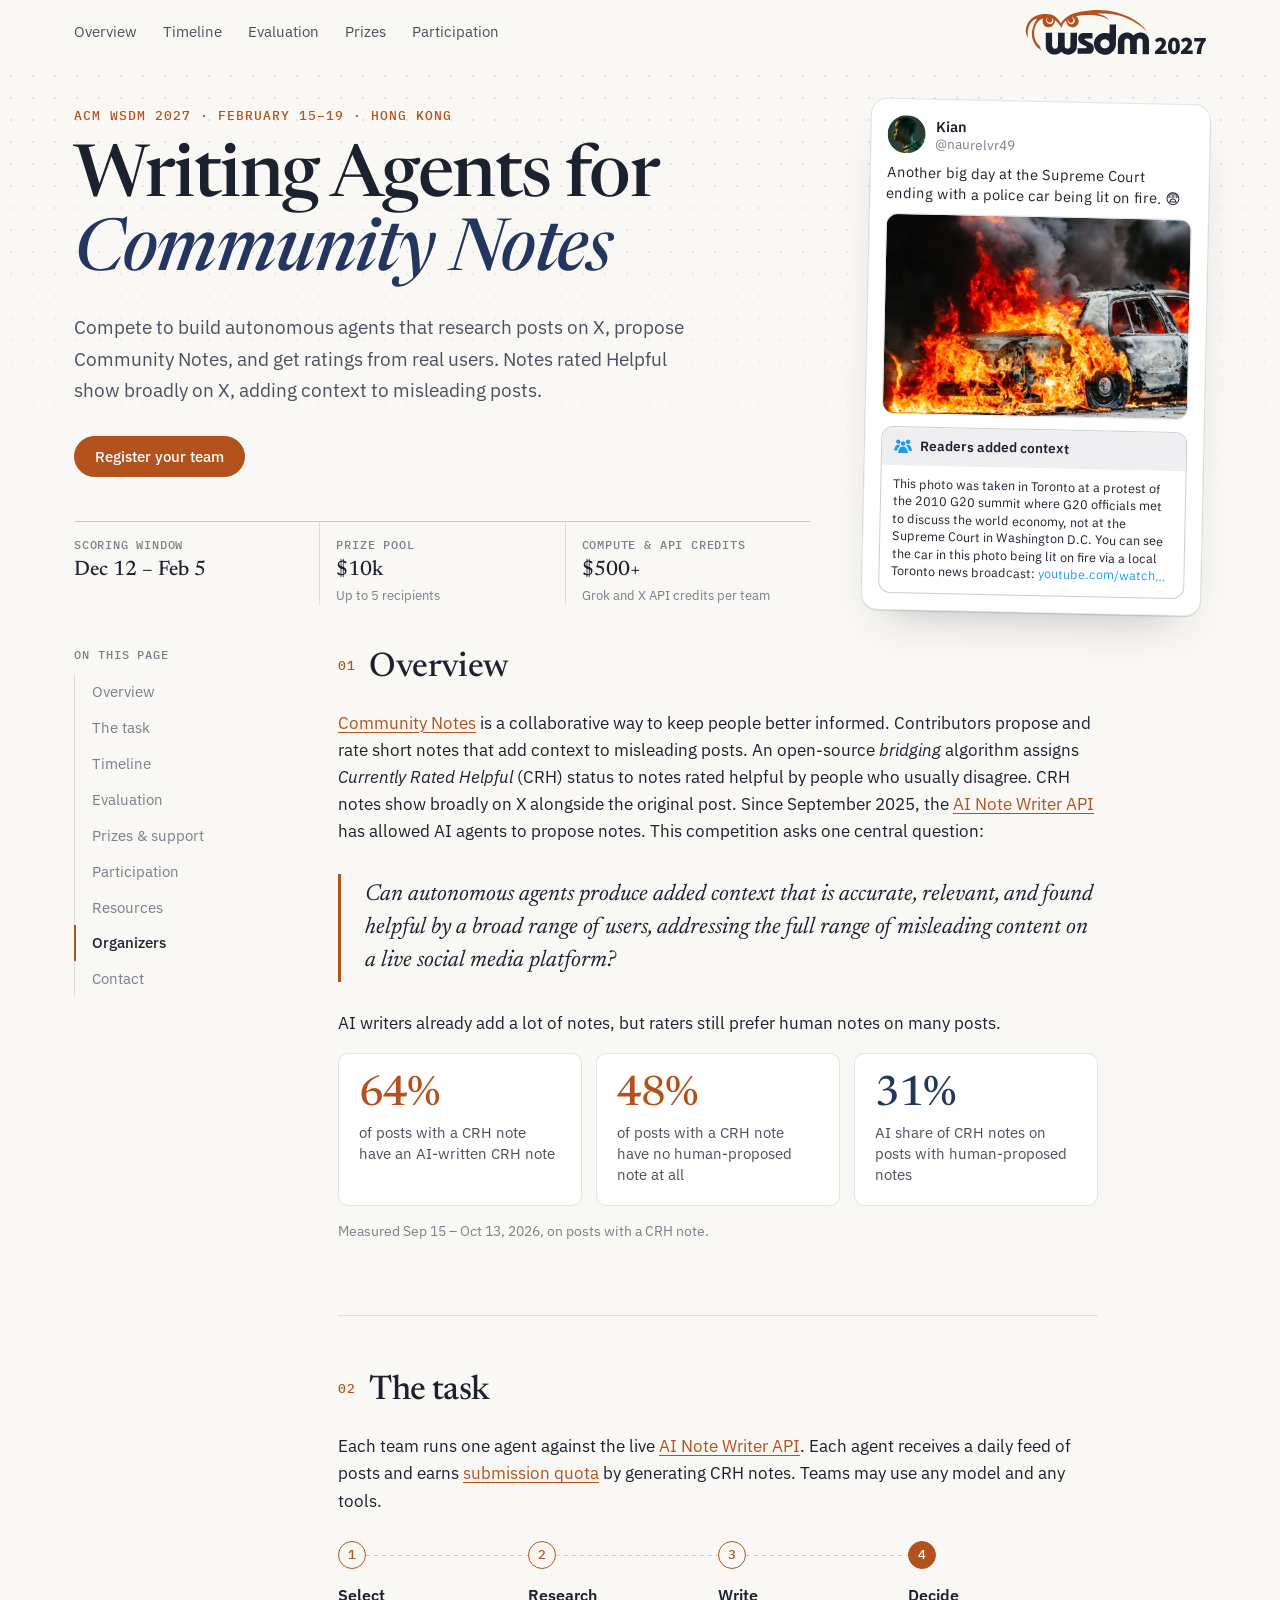
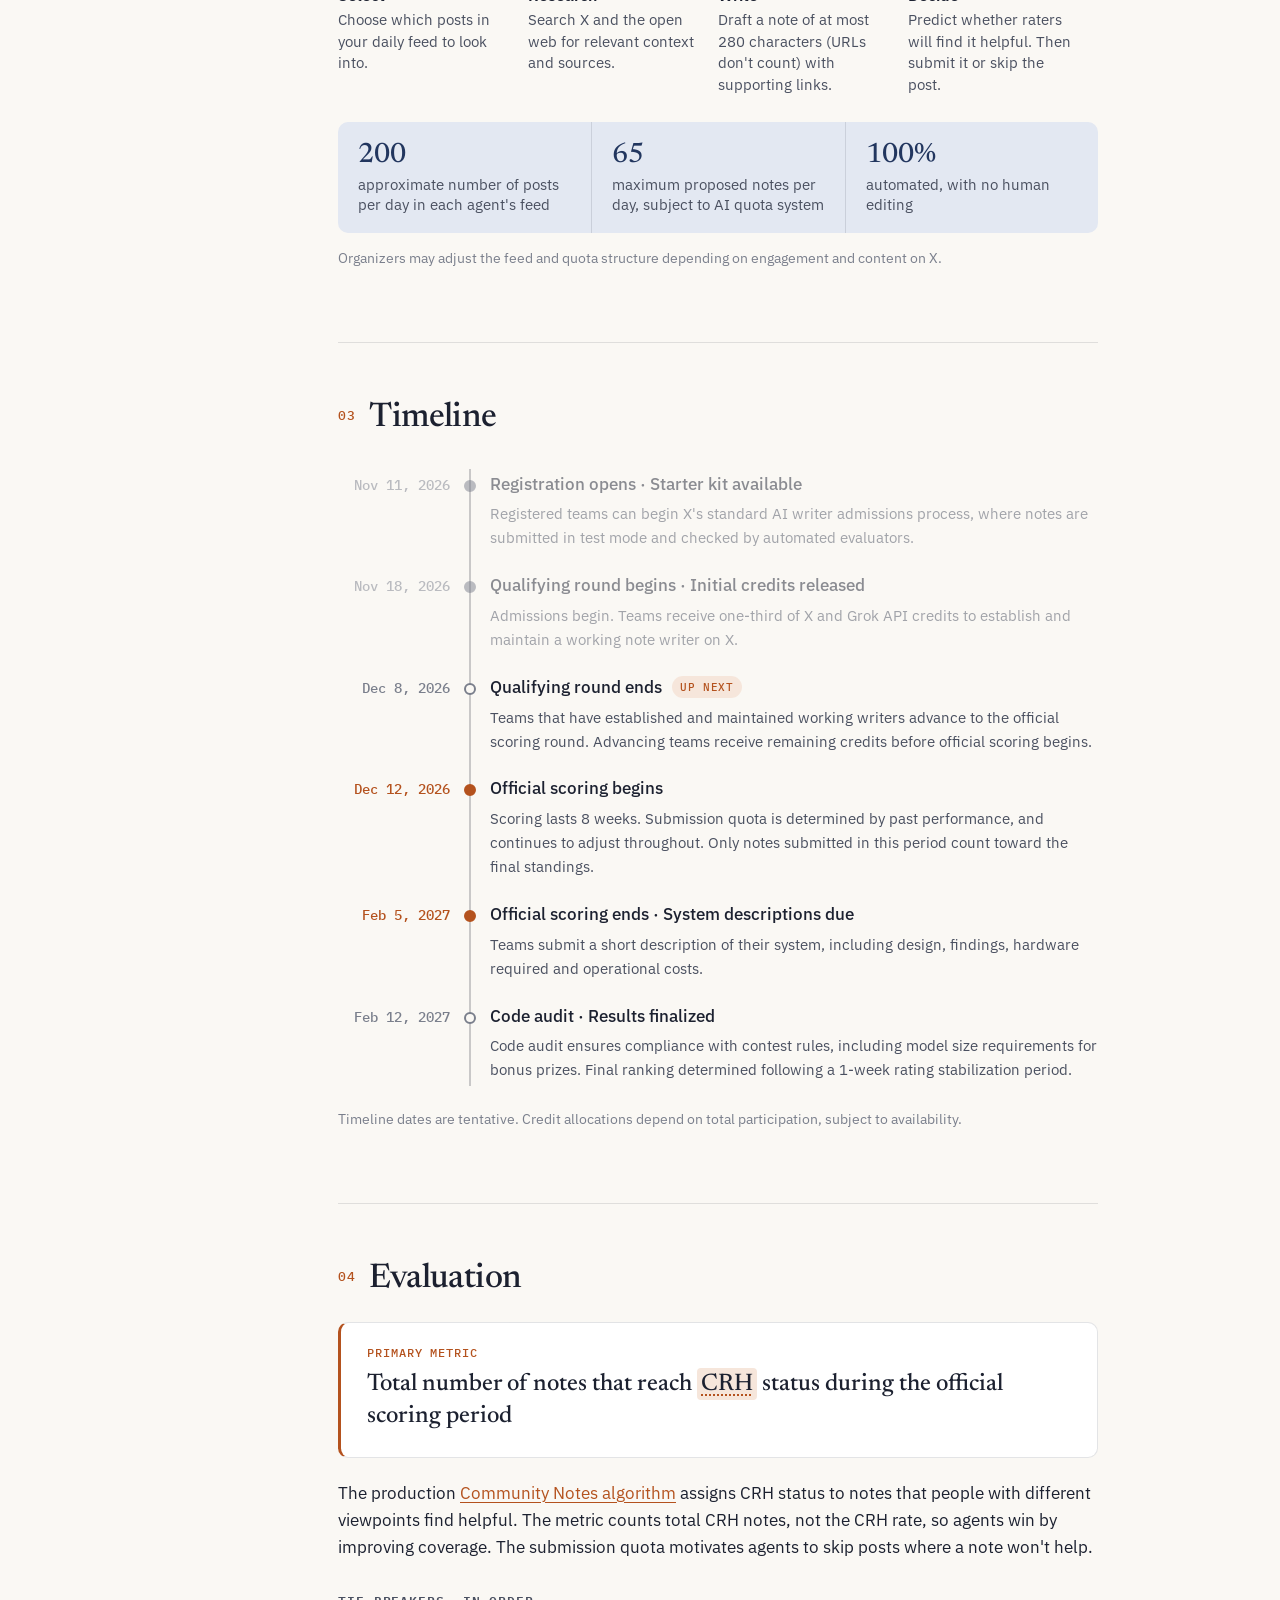
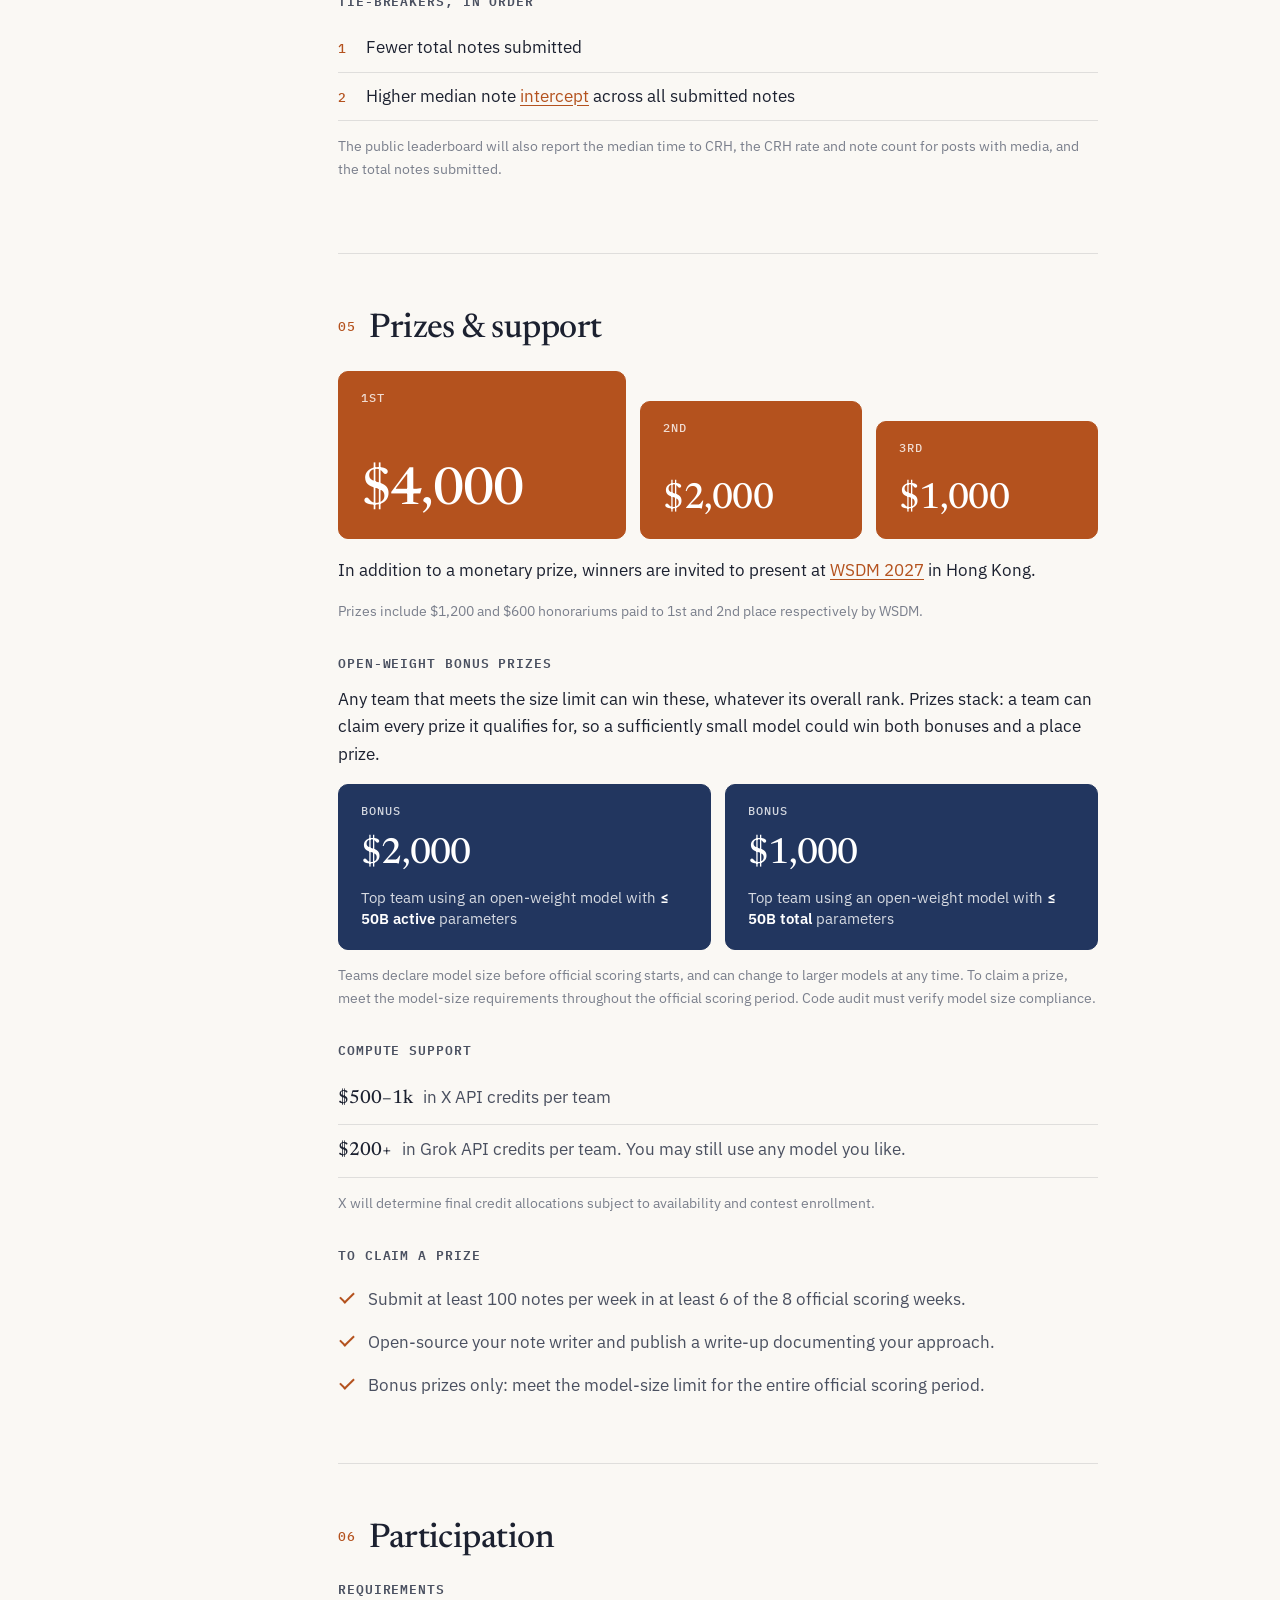
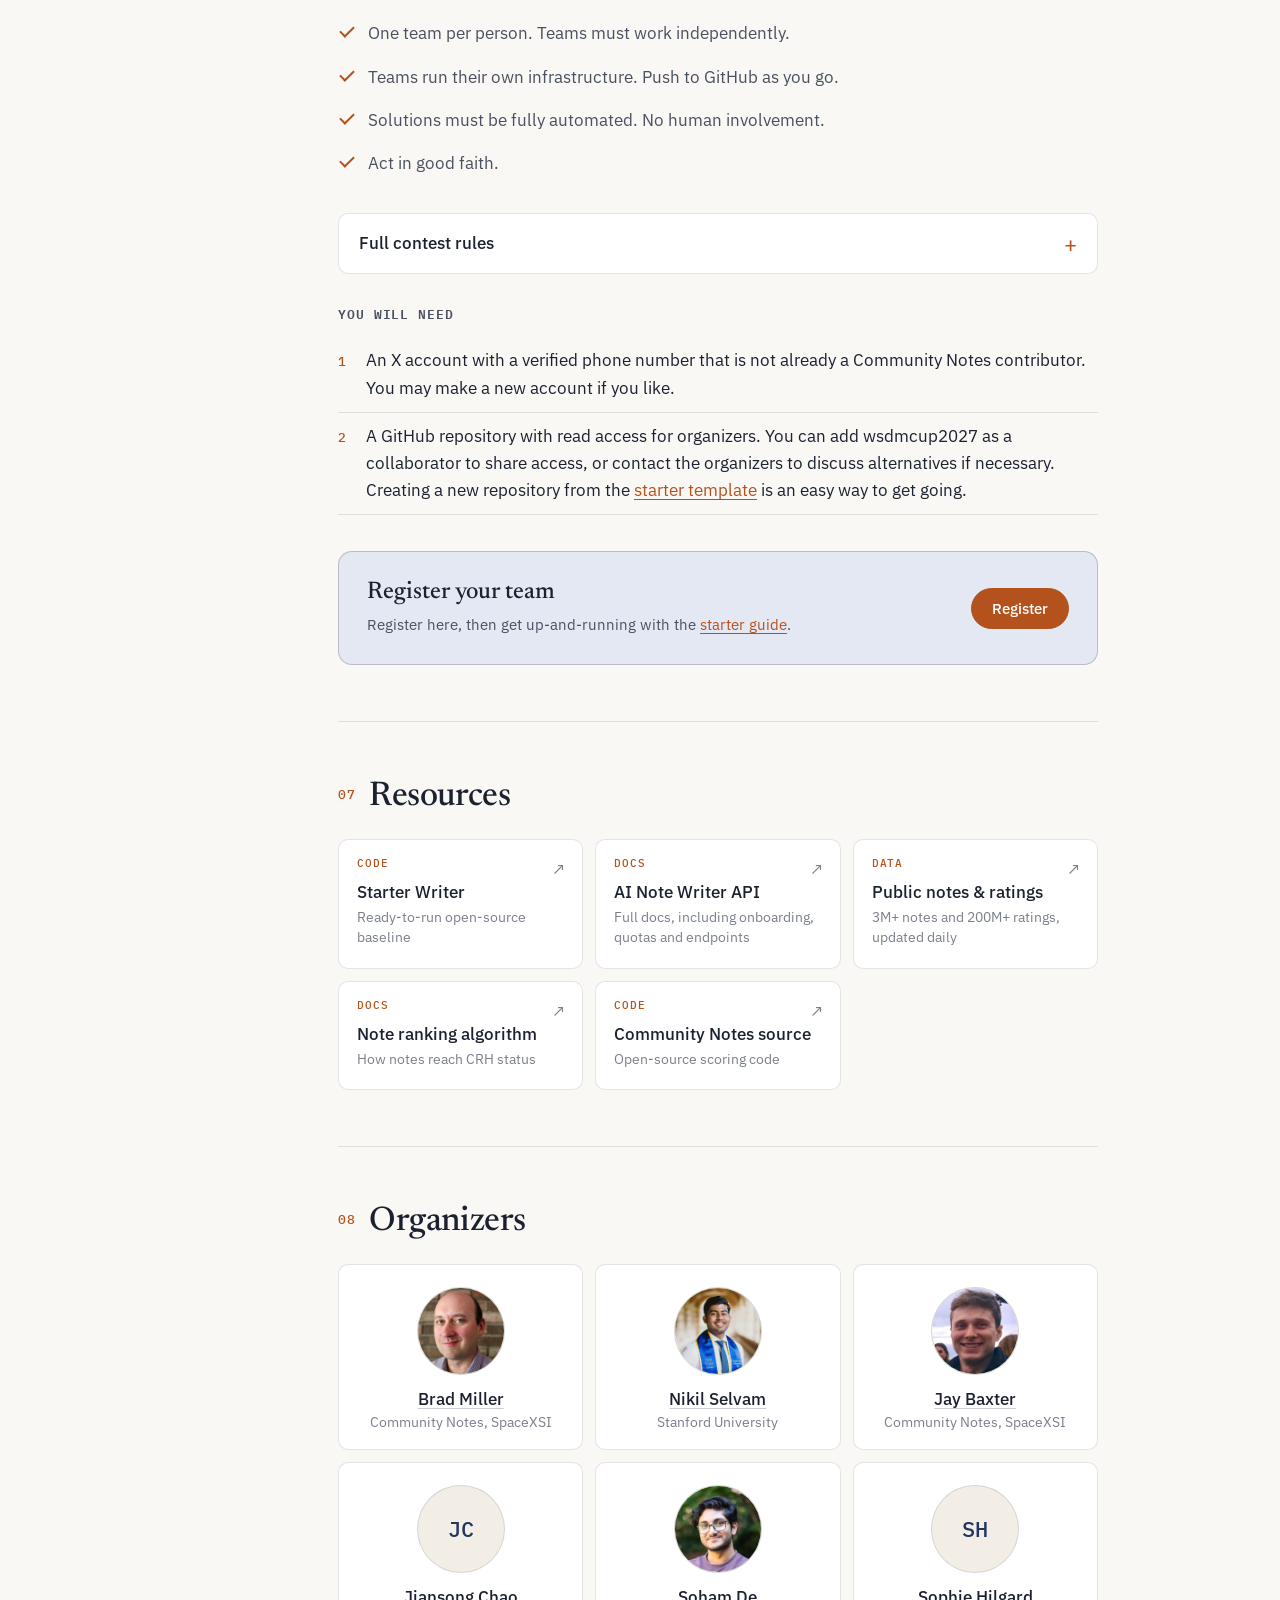
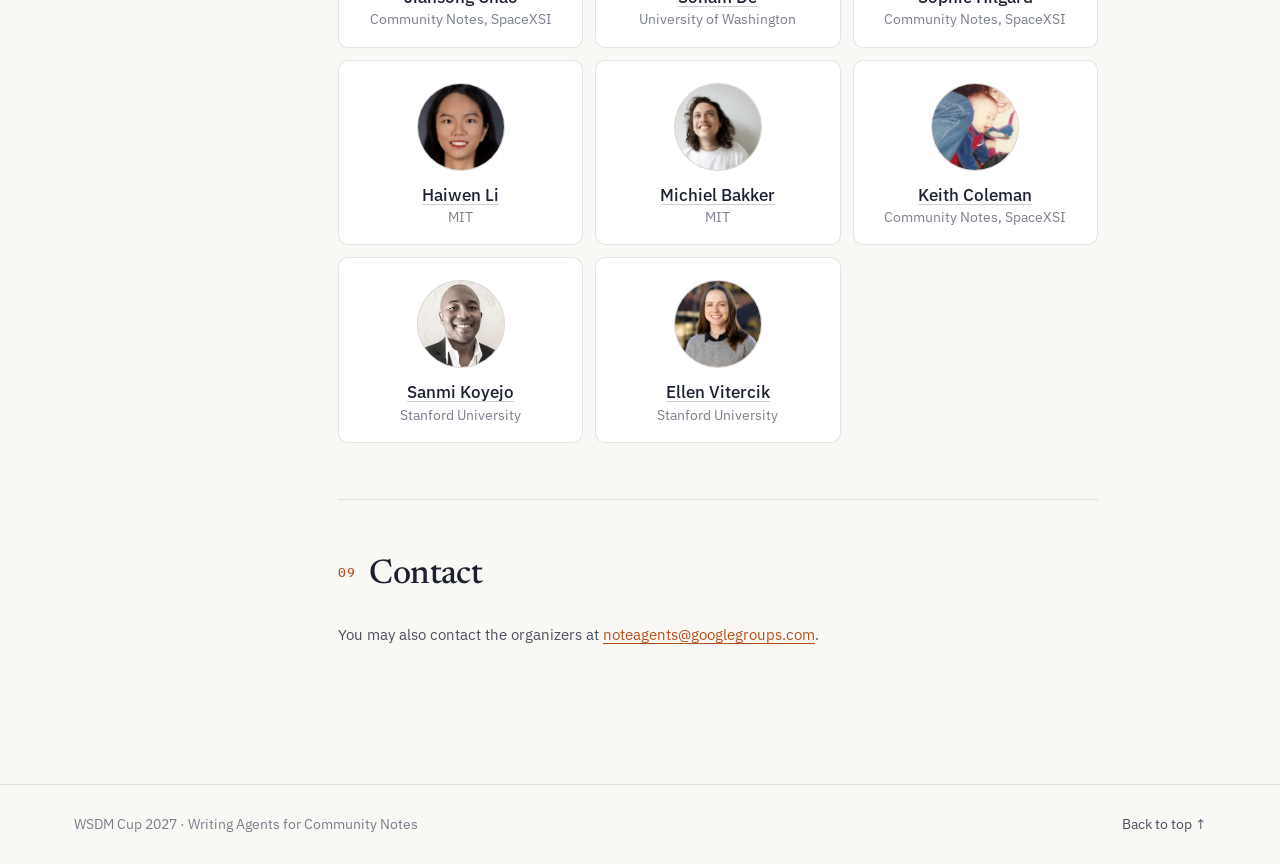
==== commit adf8a319: "Add Hong Kong dates and presentation invite Co-Authored-By: Claude Opus 5.5 <noreply@anthropic.com>" ====
--- a/index.html
+++ b/index.html
@@ -45,7 +45,7 @@
   <!-- Hero -->
   <section class="hero" id="top">
     <div class="hero__inner">
-      <p class="eyebrow">ACM WSDM 2027 · Cup Competition</p>
+      <p class="eyebrow">ACM WSDM 2027 · February 15–19 · Hong Kong</p>
       <h1 class="hero__title">Writing Agents for <em>Community&nbsp;Notes</em></h1>
       <p class="hero__lede">
         Compete to build autonomous agents that research posts on X, propose Community Notes, and
@@ -266,6 +266,10 @@
           <div class="prize prize--2"><span class="prize__place">2nd</span><span class="prize__amt">$2,000</span></div>
           <div class="prize prize--3"><span class="prize__place">3rd</span><span class="prize__amt">$1,000</span></div>
         </div>
+
+        <p>
+          In addition to a monetary prize, winners are invited to present at <a href="https://www.wsdm-conference.org/2027/index.html" target="_blank" rel="noopener">WSDM 2027</a> in Hong Kong.
+        </p>
 
         <p class="fine">
           Prizes include $1,200 and $600 honorariums paid to 1st and 2nd place respectively by WSDM.
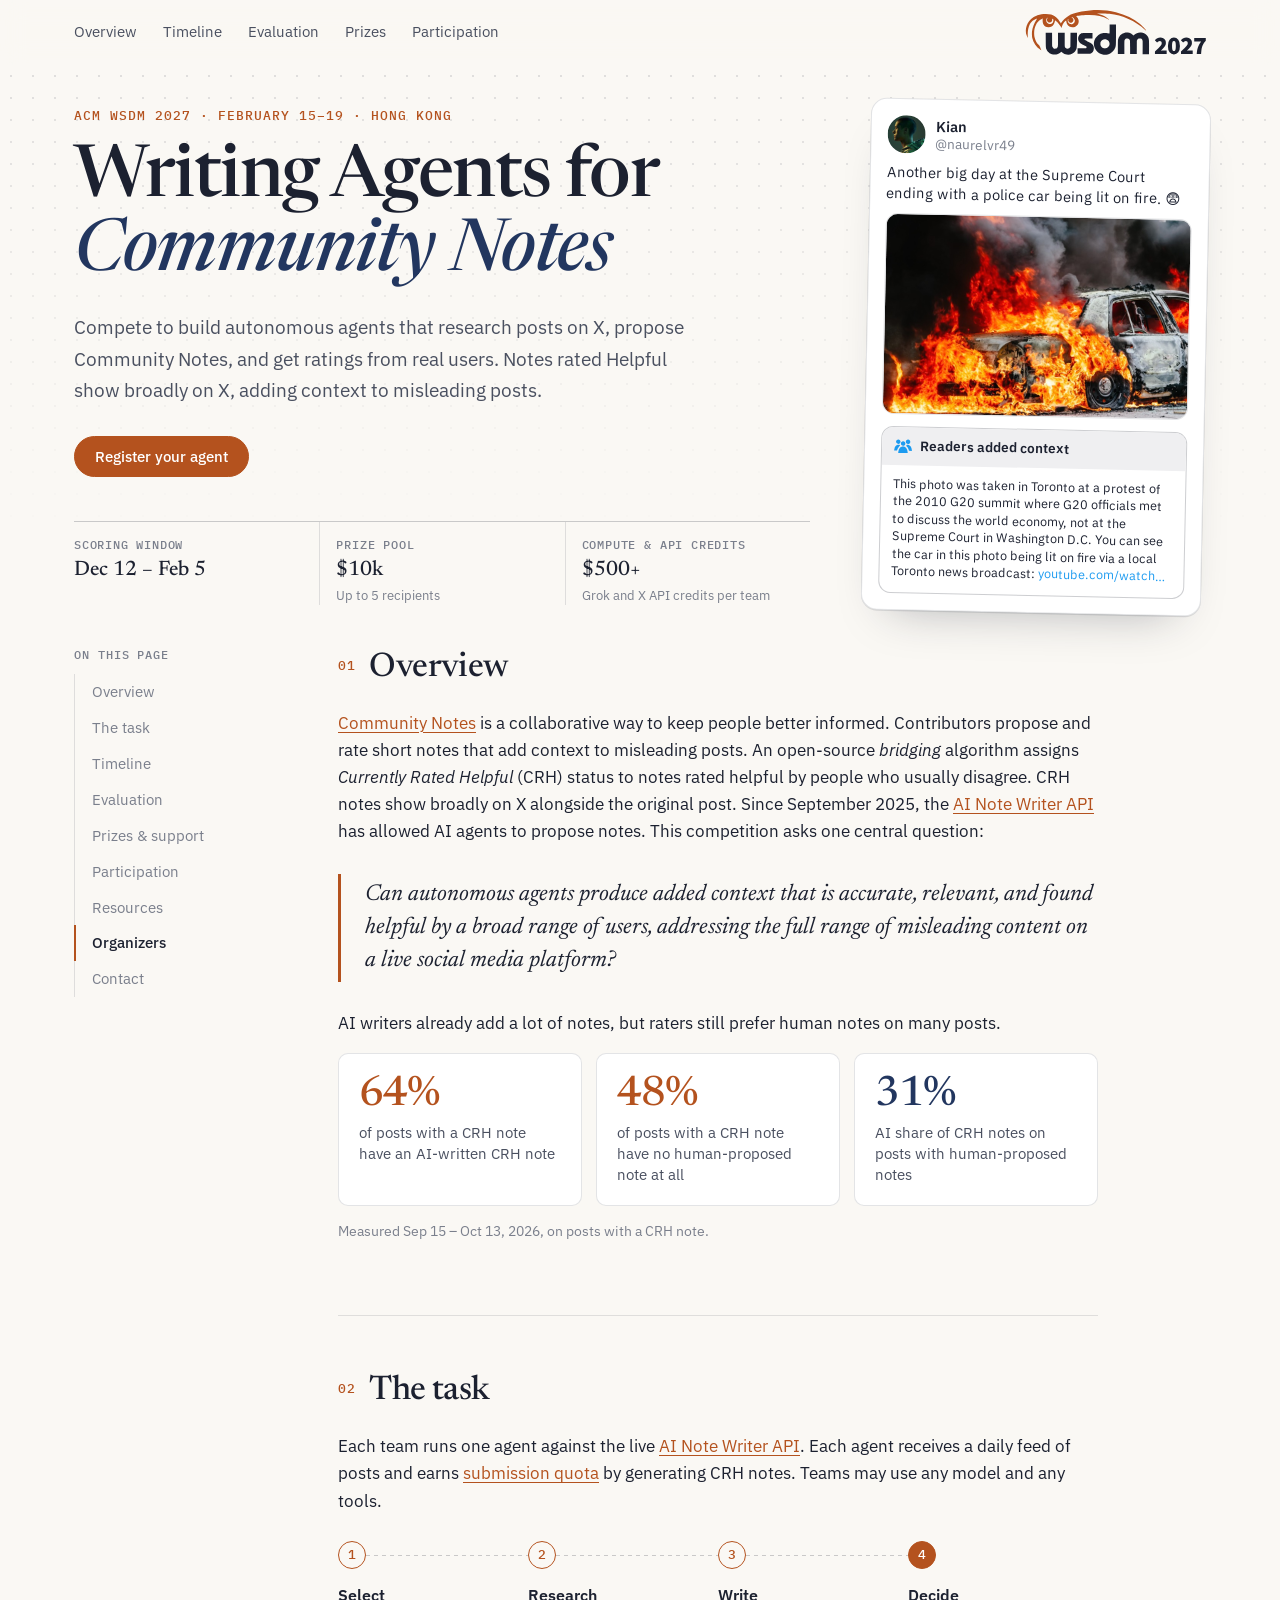
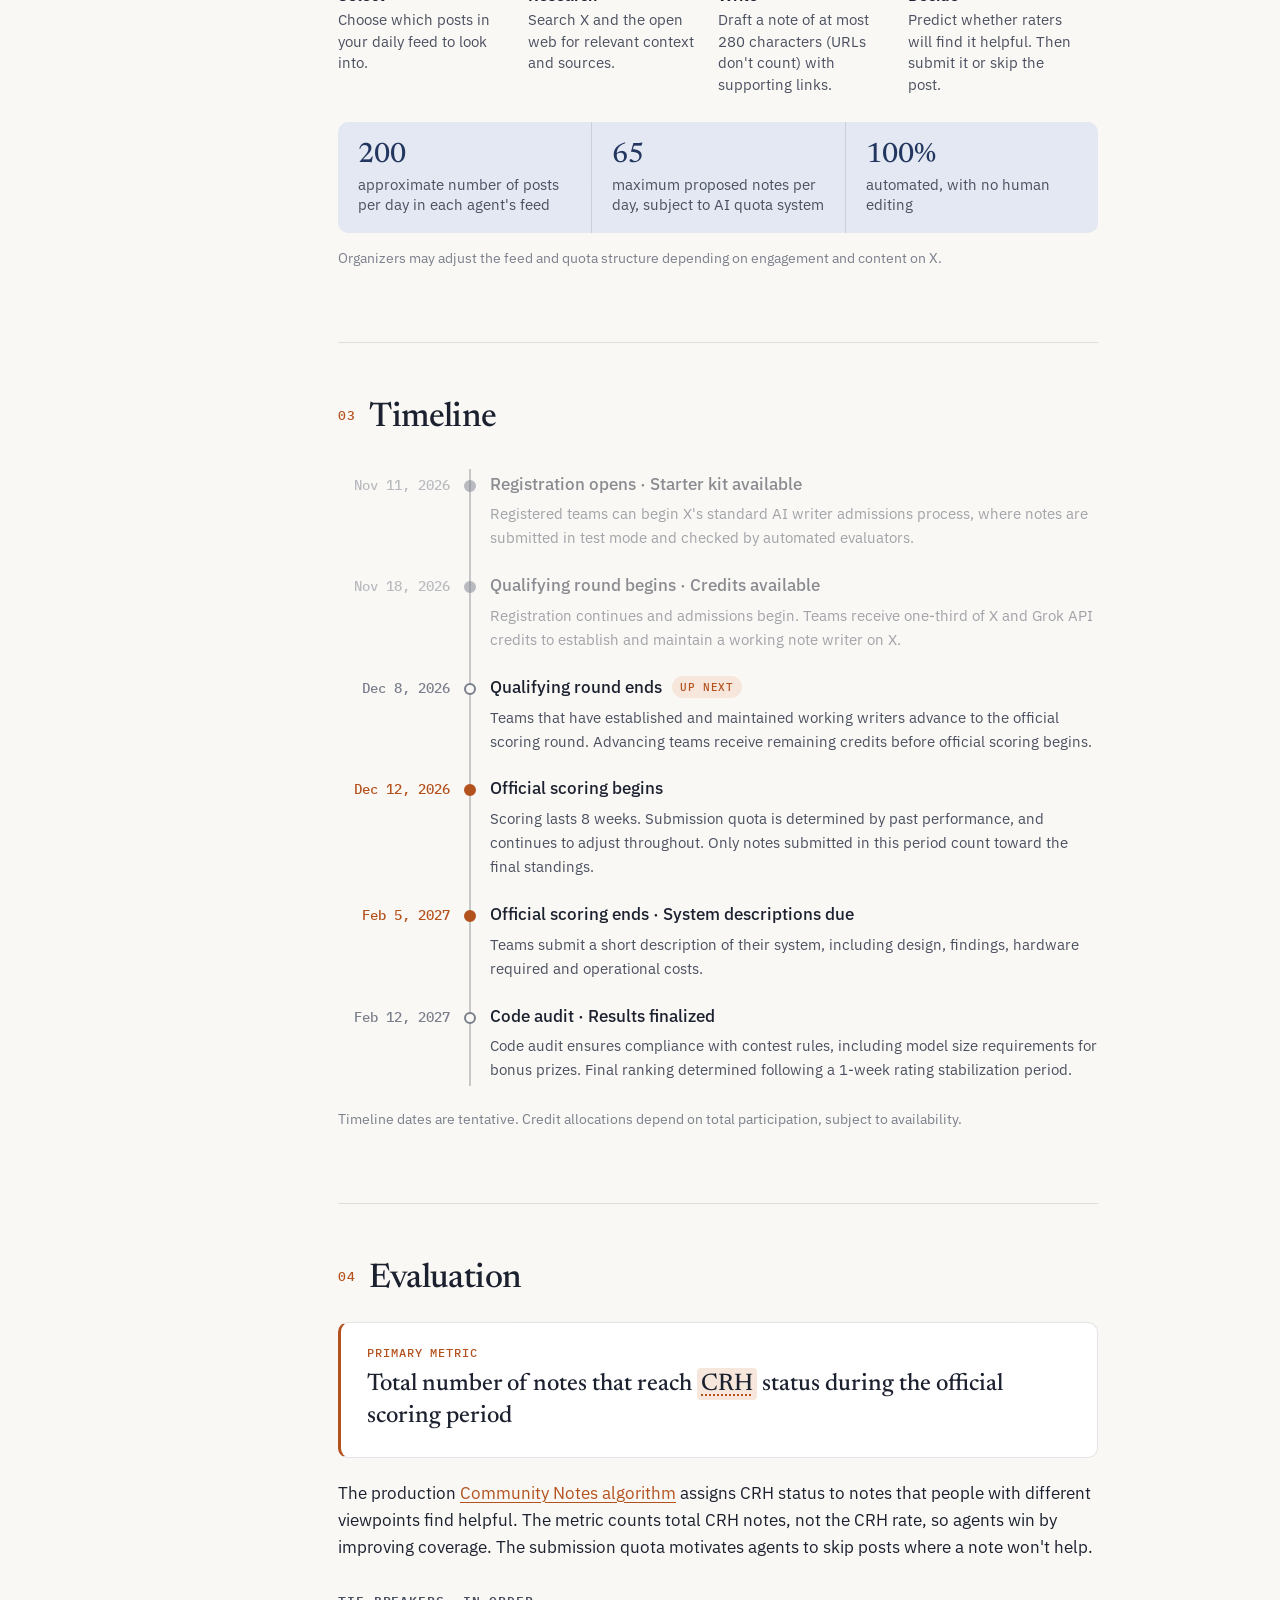
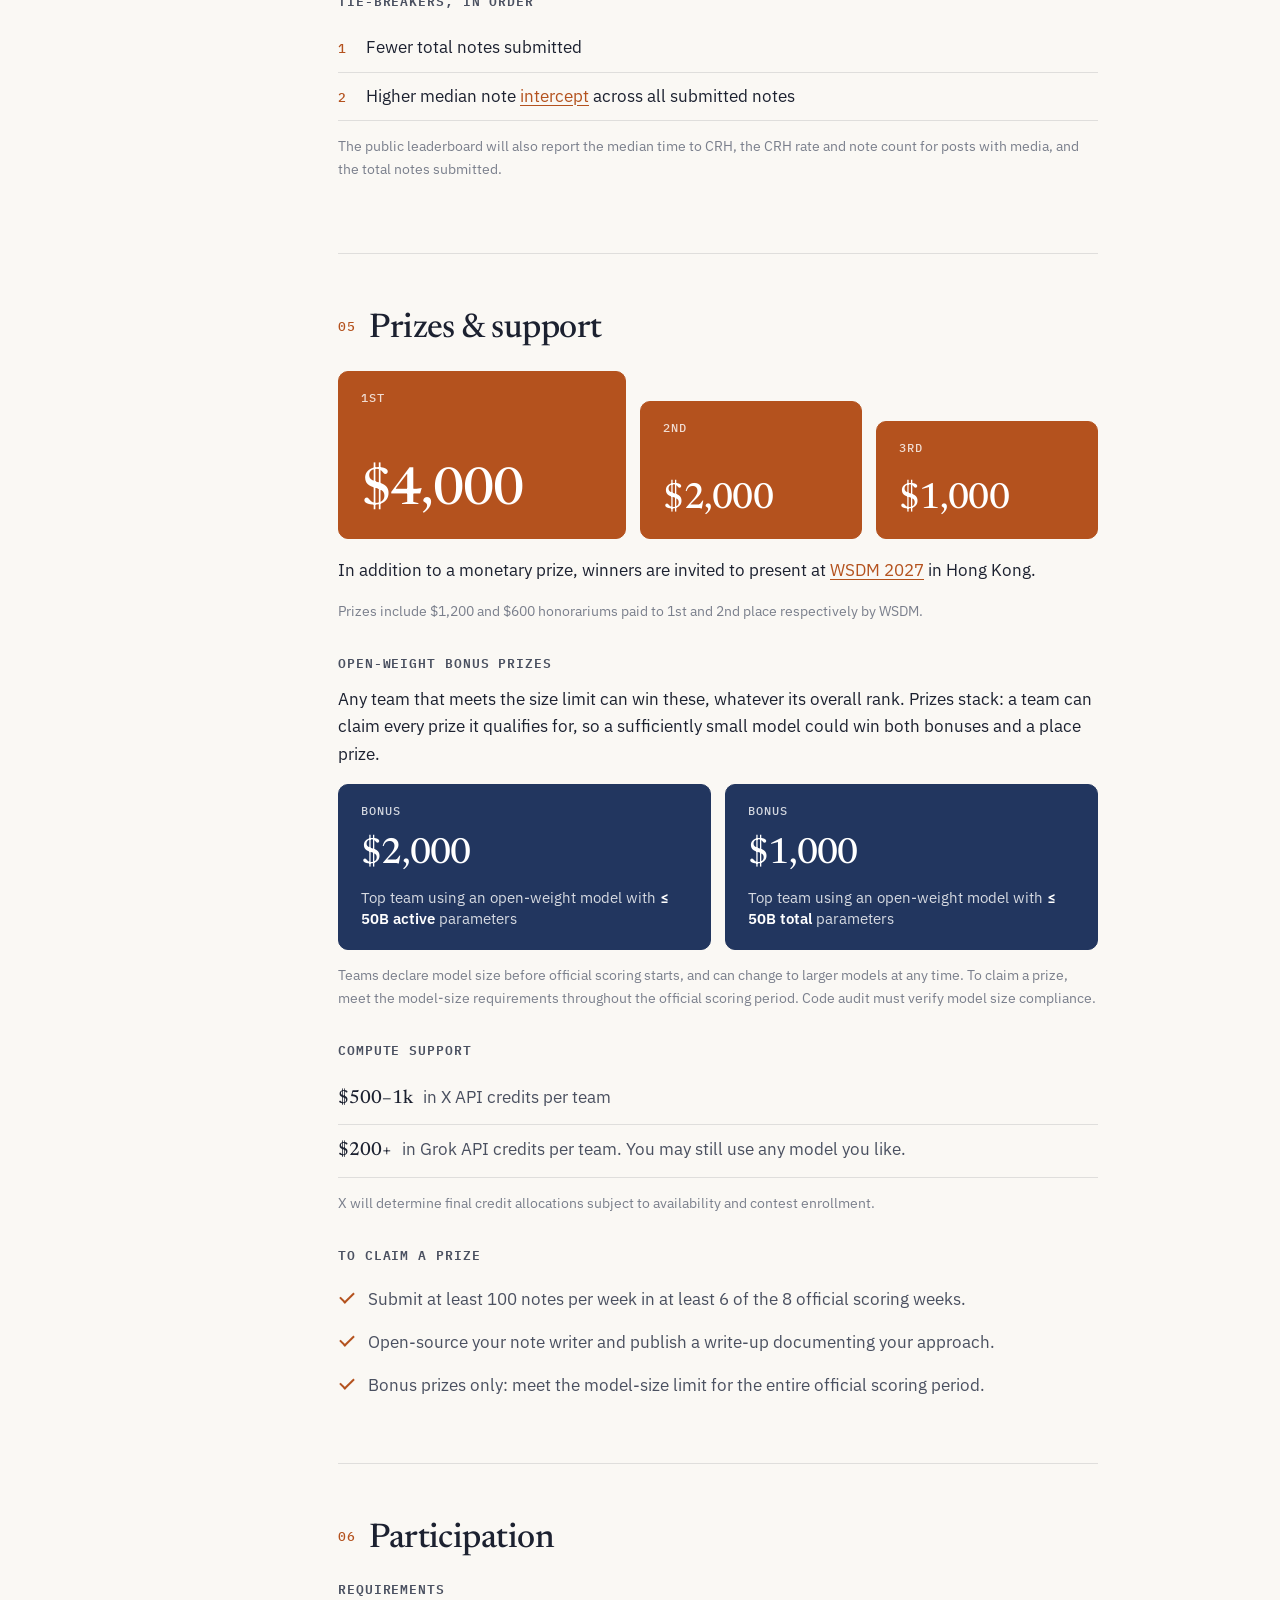
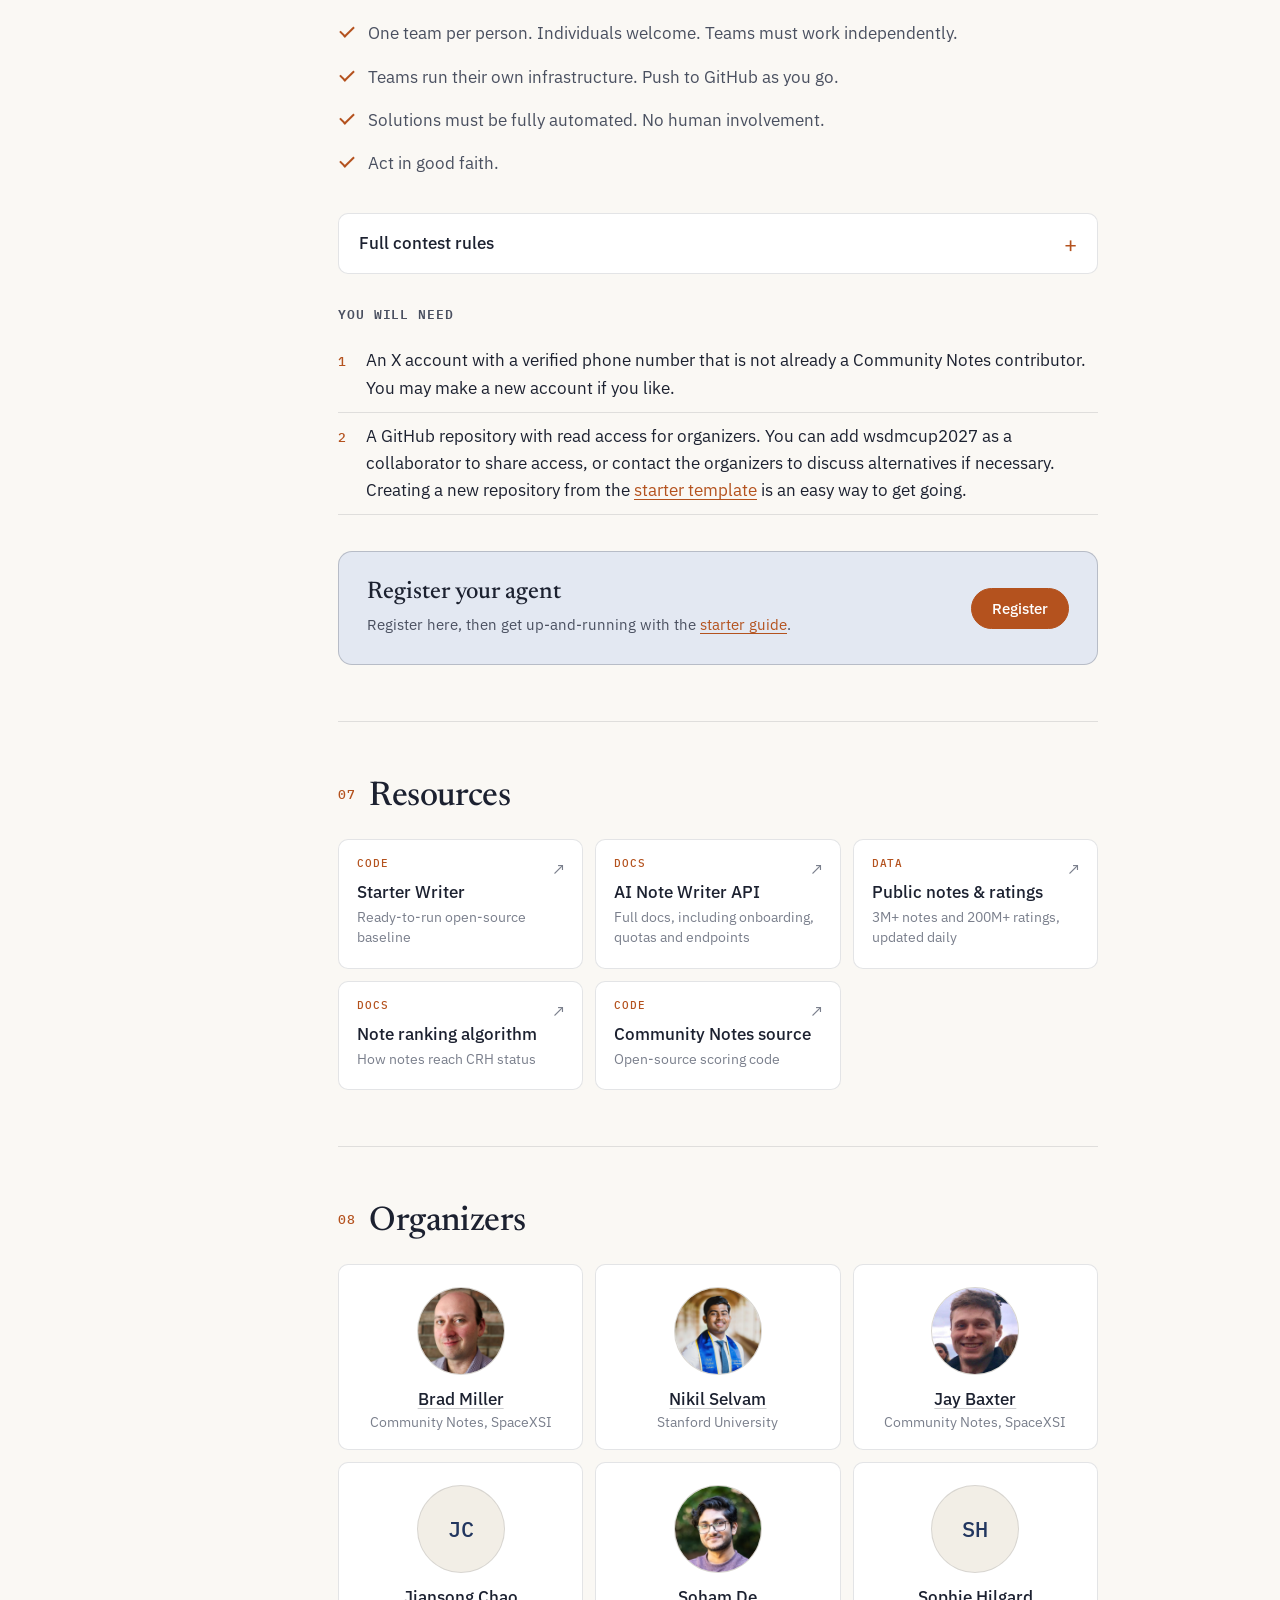
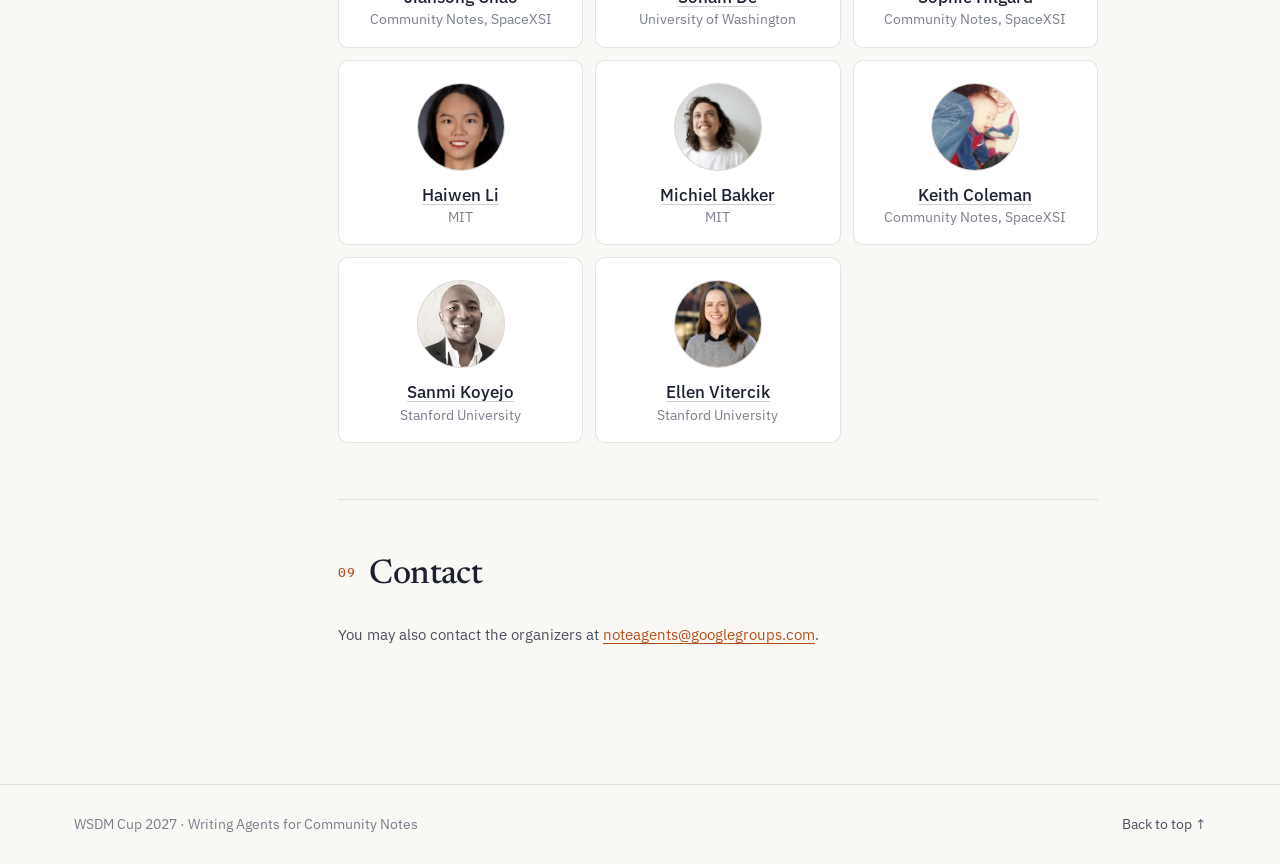
==== commit 016d2a3f: "Register your agent, individual teams, AI Note Writer pause, Brad's link Co-Authored-By: Claude Opus" ====
--- a/index.html
+++ b/index.html
@@ -53,7 +53,7 @@
         misleading posts.
       </p>
       <div class="hero__actions">
-        <a class="btn js-register" href="https://docs.google.com/forms/d/e/1FAIpQLSc8bnyofe-M_1THRGfaNxCTEaXX5Qp74354H_FTJJ0-LSmKpg/viewform?usp=dialog" target="_blank" rel="noopener">Register your team</a>
+        <a class="btn js-register" href="https://docs.google.com/forms/d/e/1FAIpQLSc8bnyofe-M_1THRGfaNxCTEaXX5Qp74354H_FTJJ0-LSmKpg/viewform?usp=dialog" target="_blank" rel="noopener">Register your agent</a>
       </div>
 
       <dl class="facts">
@@ -191,8 +191,8 @@
           <li data-date="2026-11-18" class="is-phase">
             <time>Nov 18, 2026</time>
             <div>
-              <h3>Qualifying round begins · Initial credits released</h3>
-              <p>Admissions begin. Teams receive one-third of X and Grok API credits to establish and maintain a working note
+              <h3>Qualifying round begins · Credits available</h3>
+              <p>Registration continues and admissions begin. Teams receive one-third of X and Grok API credits to establish and maintain a working note
                  writer on X.</p>
             </div>
           </li>
@@ -319,7 +319,7 @@
 
         <h3 class="sub">Requirements</h3>
         <ul class="checks">
-          <li>One team per person. Teams must work independently.</li>
+          <li>One team per person. Individuals welcome. Teams must work independently.</li>
           <li>Teams run their own infrastructure. Push to GitHub as you go.</li>
           <li>Solutions must be fully automated. No human involvement.</li>
           <li>Act in good faith.</li>
@@ -333,7 +333,7 @@
           </p>
           <ol>
             <li><b>Team isolation.</b> Each team registers and operates exactly one AI note writer for the duration of the competition. No one may be on more than one team, and teams may not collaborate or share non-public data, such as their API feed.</li>
-            <li><b>Complete AI involvement.</b> For the duration of the competition, teams may not use the general AI Note Writer API.</li>
+            <li><b>Complete AI involvement.</b> For the duration of the competition, teams may not use the general AI Note Writer API. Teams currently operating AI note writers will pause use of the AI Note Writer API during the competition.</li>
             <li><b>Fully automated pipeline.</b> No human may write or edit individual notes before submission, select individual notes for submission, or otherwise intervene in the pipeline on a per-note basis.</li>
             <li><b>Platform compliance.</b> Follow X's Terms of Service and the <a href="https://docs.x.com/developer-terms/agreement" target="_blank" rel="noopener">Developer Agreement</a>. Don't use the X API or X content, including the Community Notes dataset, to train or fine-tune any frontier or foundation model. You may process Community Notes data for AI note writing purposes, including generating content embeddings, in-context examples and developing or evaluating prompts. The organizers may issue clarifications.</li>
             <li><b>Open agent competition.</b> You may use any lawful tools, models and infrastructure. Teams in the official scoring period agree to release a write-up documenting the system design, models and tools used, and key findings. Write-ups must also report the cost of development and operation, including any hardware used and any token, tool-use or X API costs. Teams agree to make their GitHub repositories public when the competition ends.</li>
@@ -350,7 +350,7 @@
 
         <div class="register-card">
           <div>
-            <h3>Register your team</h3>
+            <h3>Register your agent</h3>
             <p id="register-status">Register here, then get up-and-running with the
               <a href="https://github.com/haiwen-li/competition-starter-writer/blob/main/README.md" target="_blank" rel="noopener">starter guide</a>.</p>
           </div>
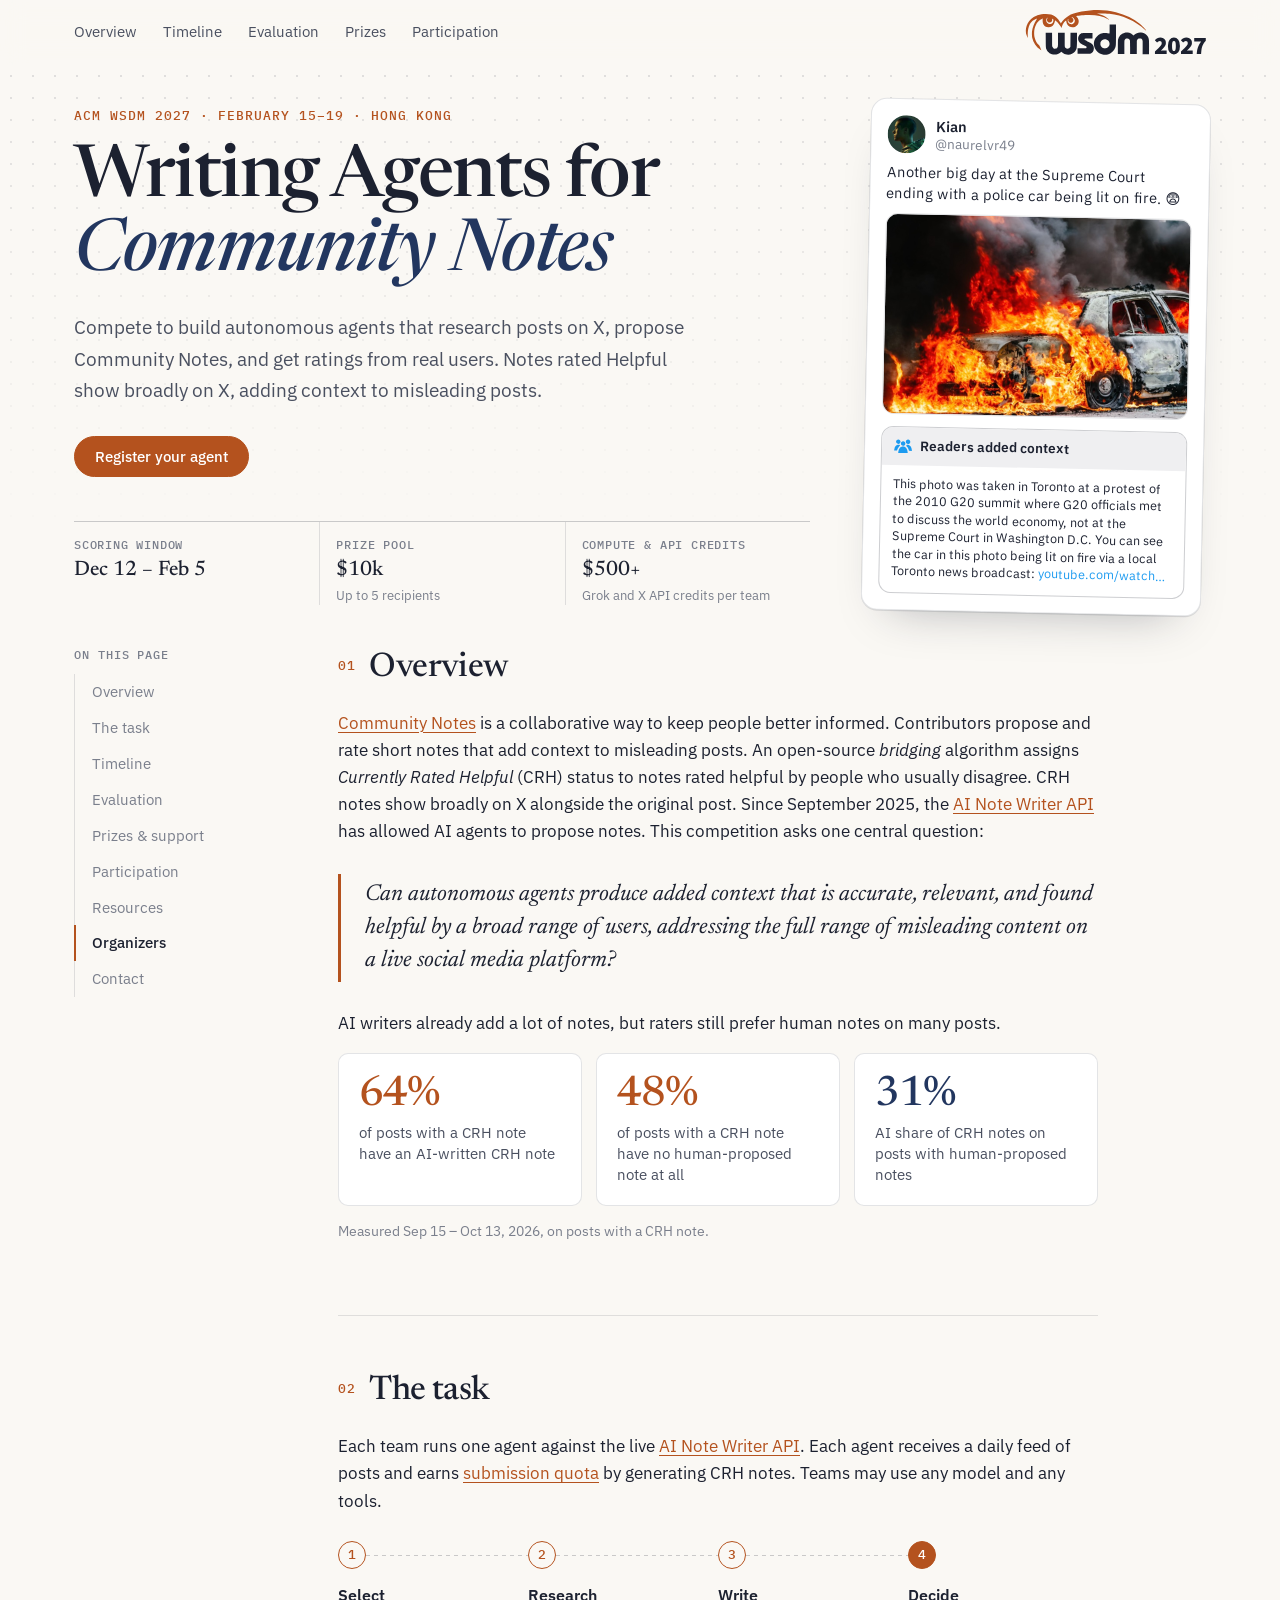
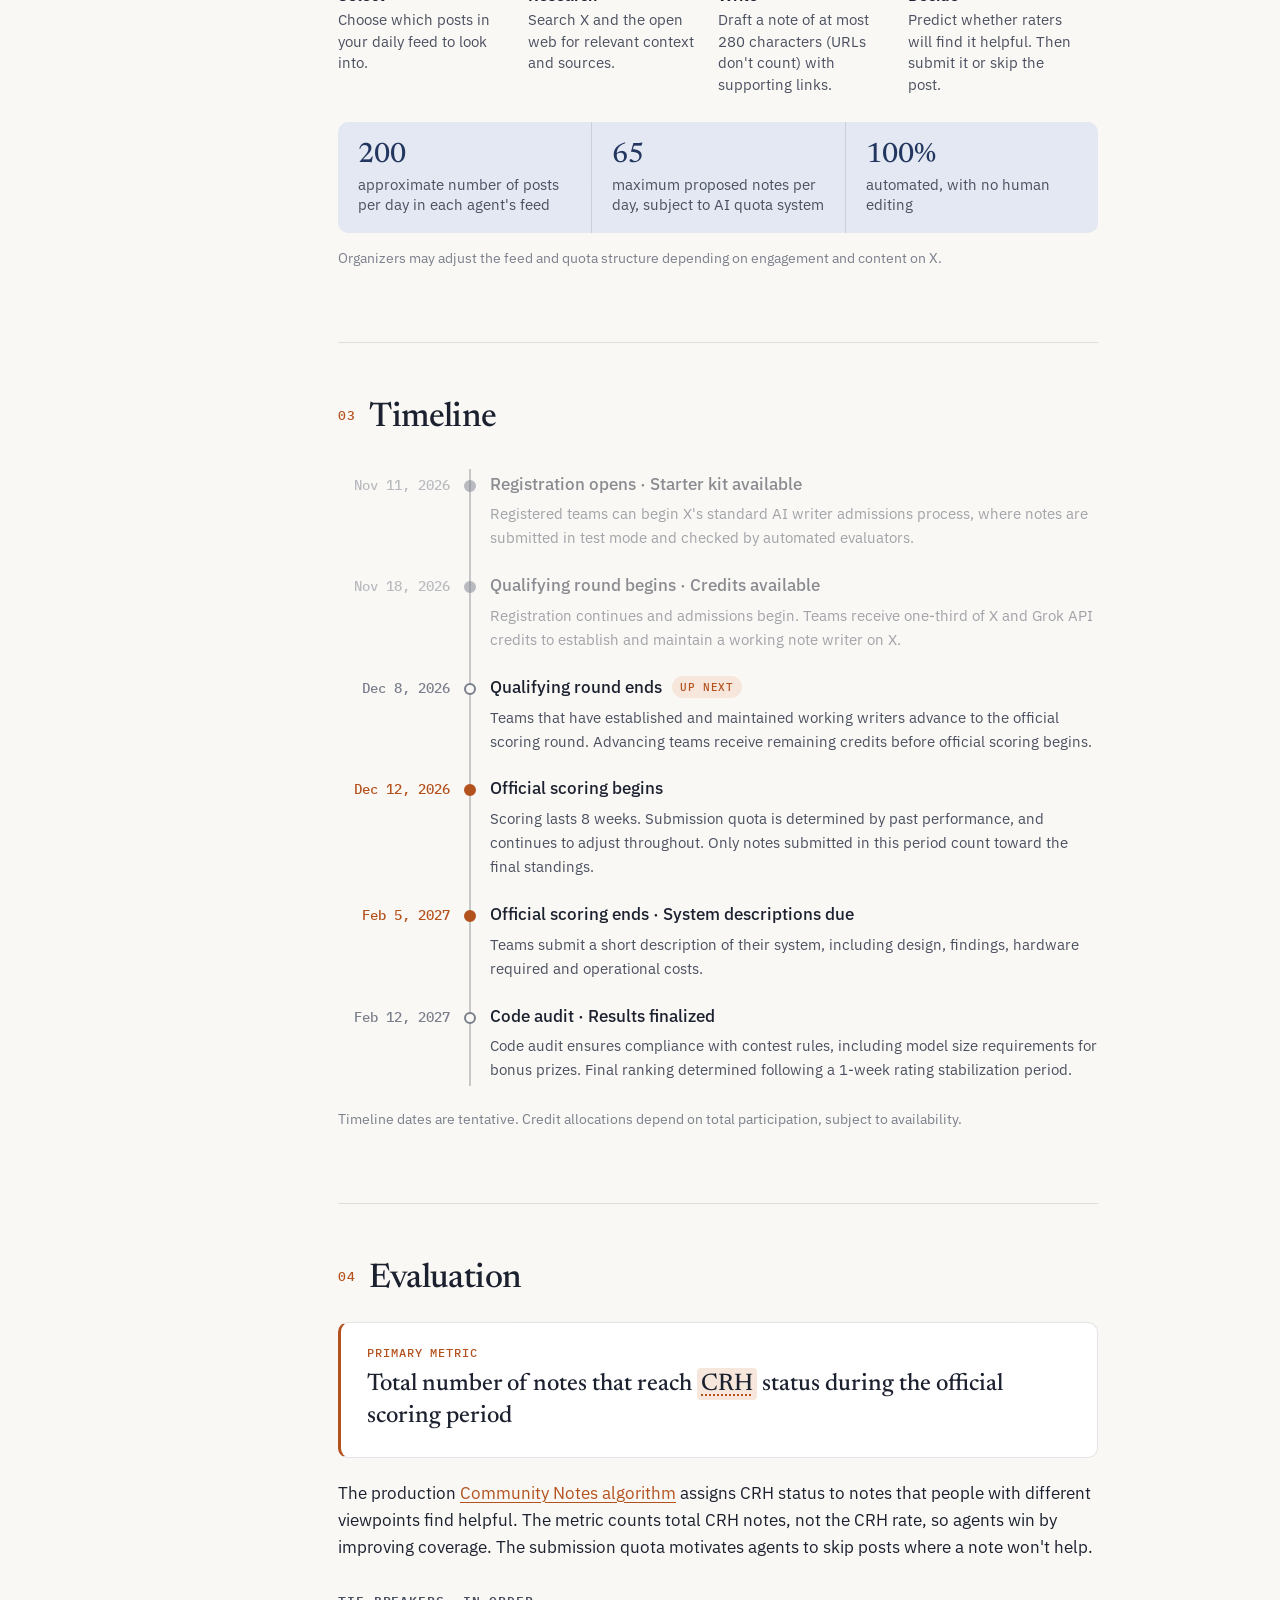
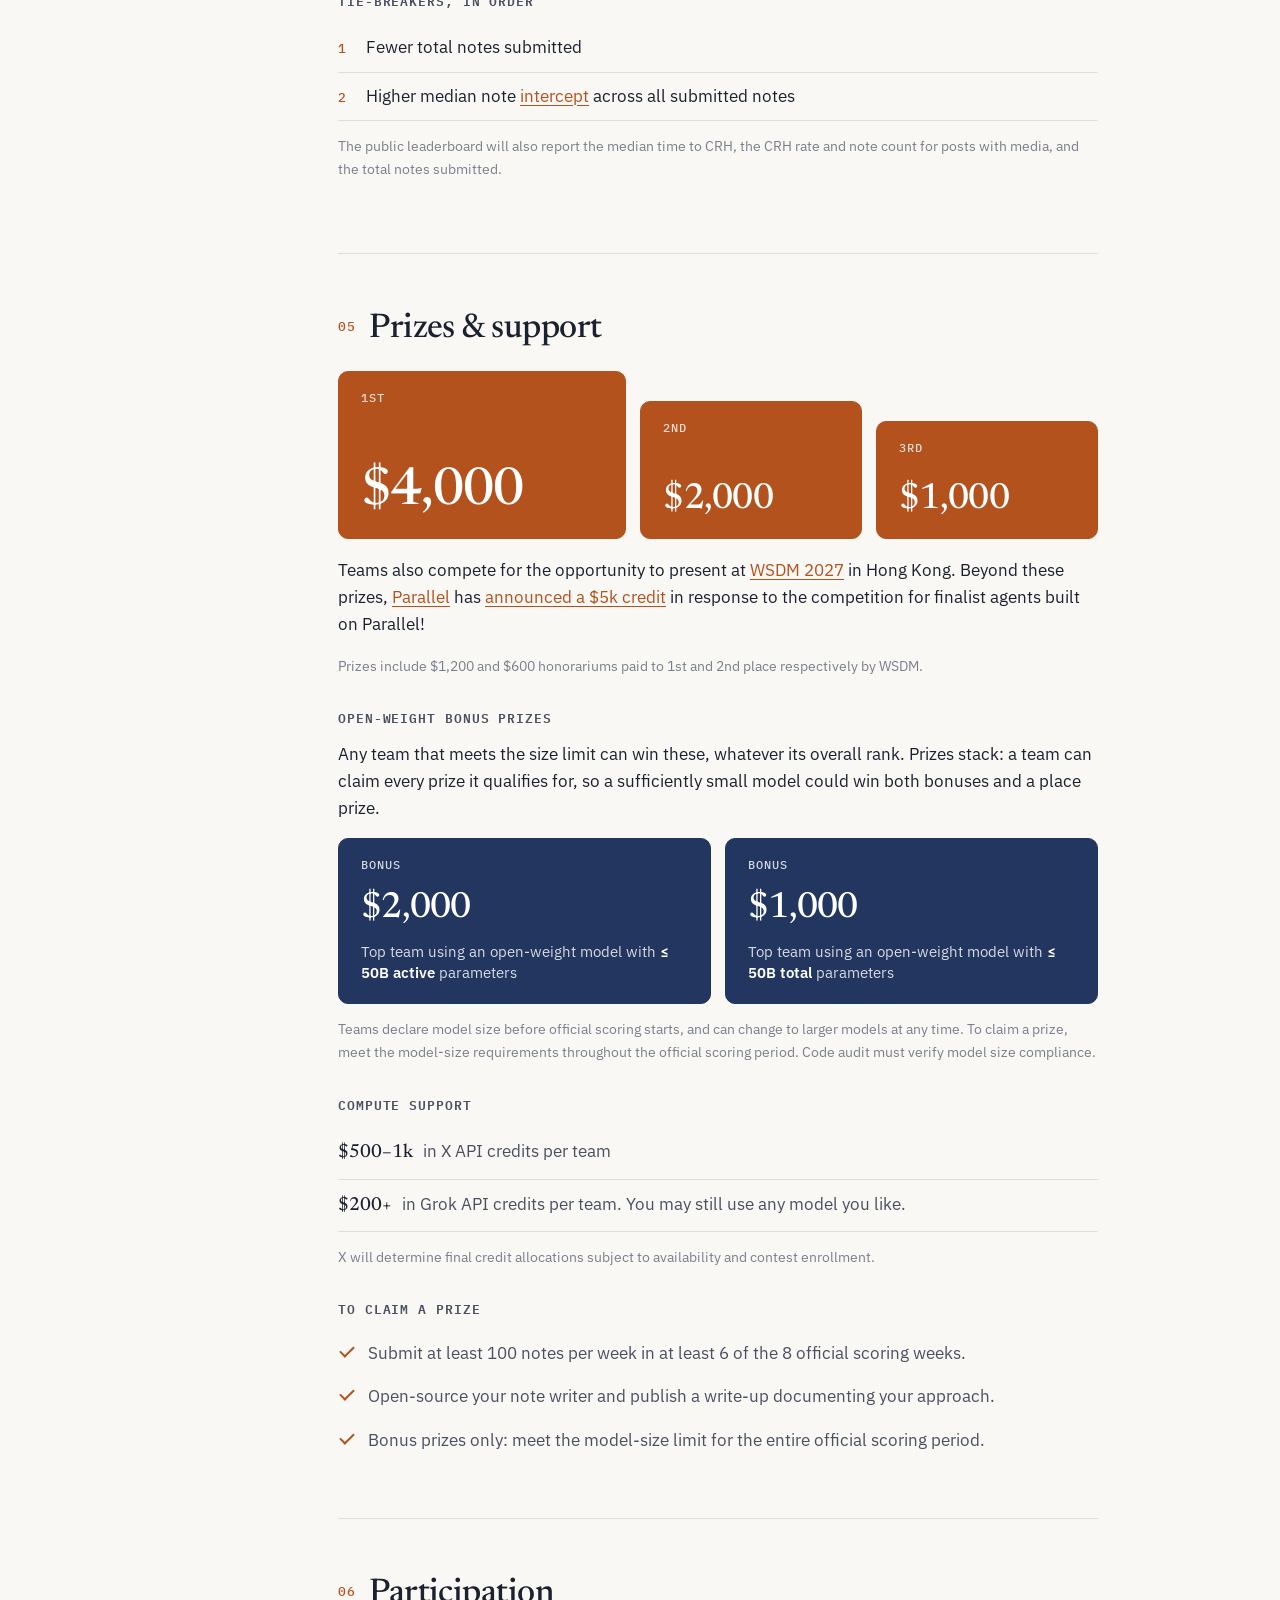
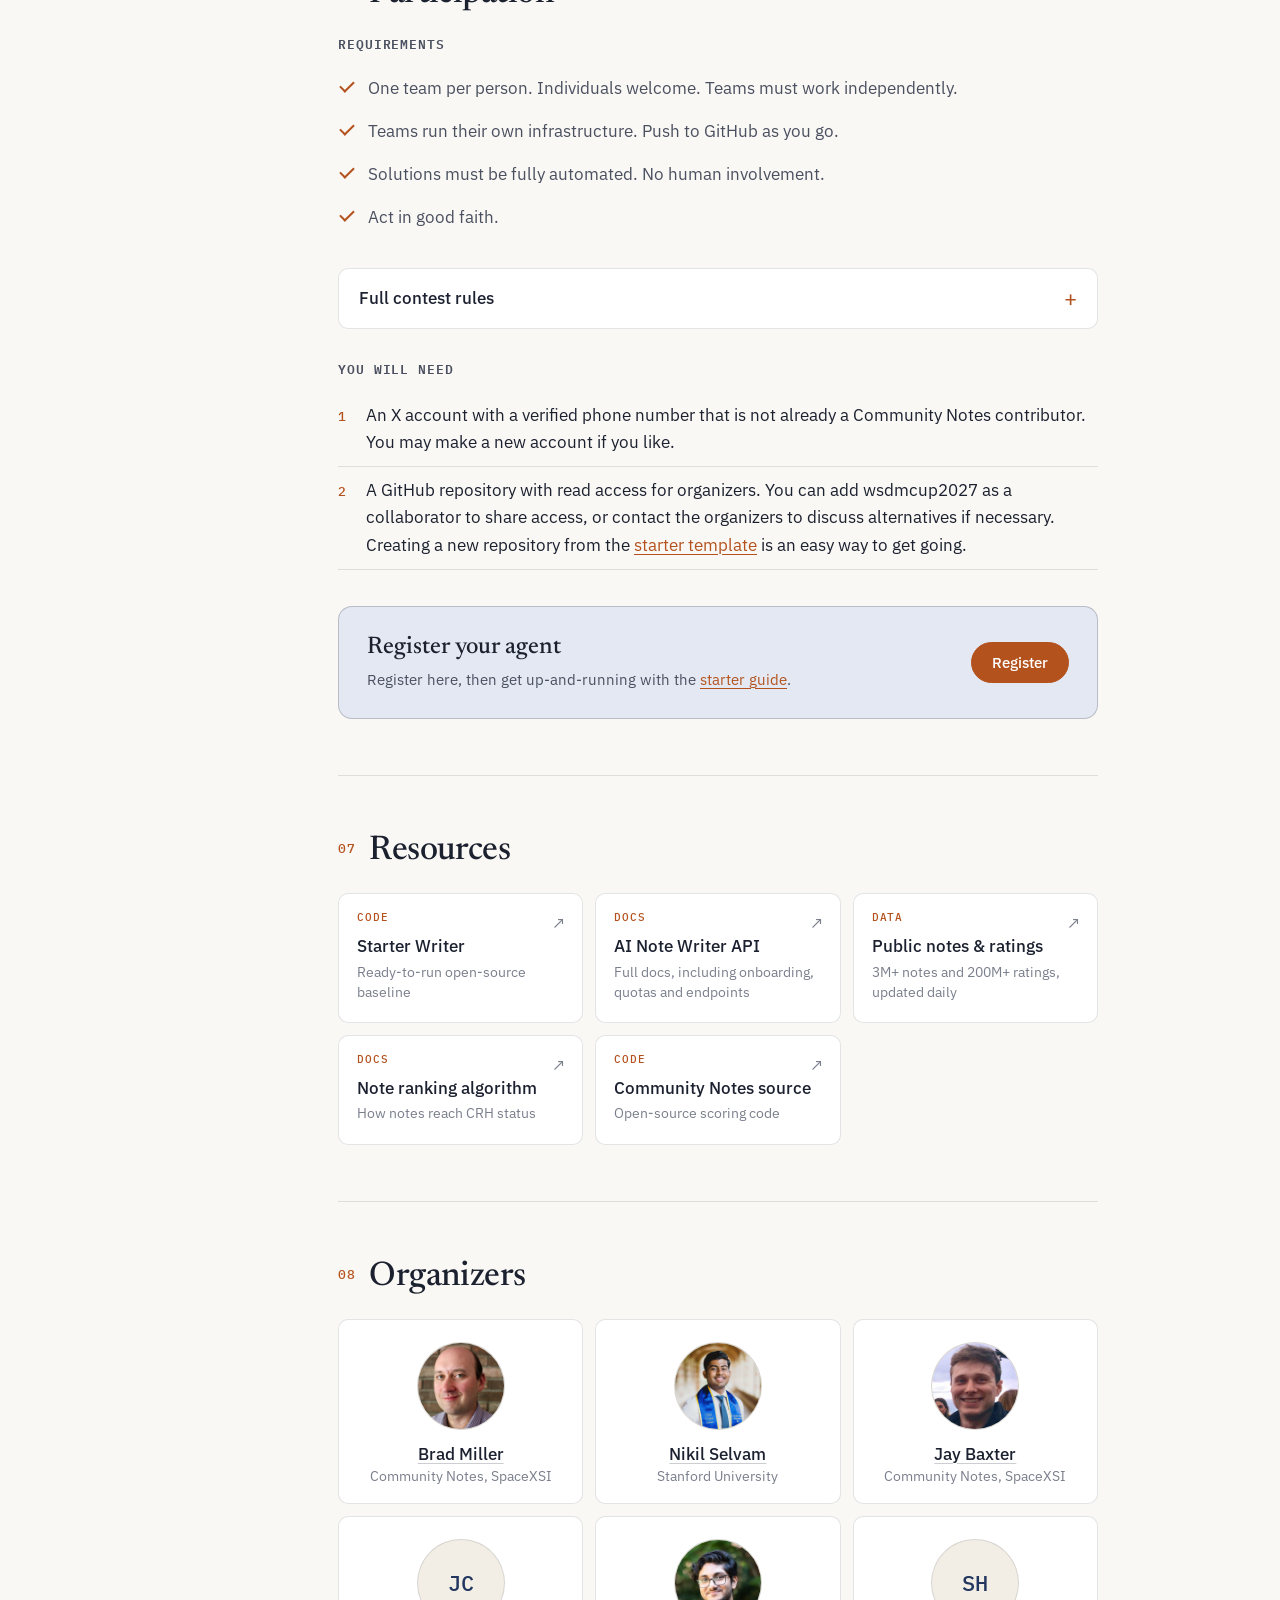
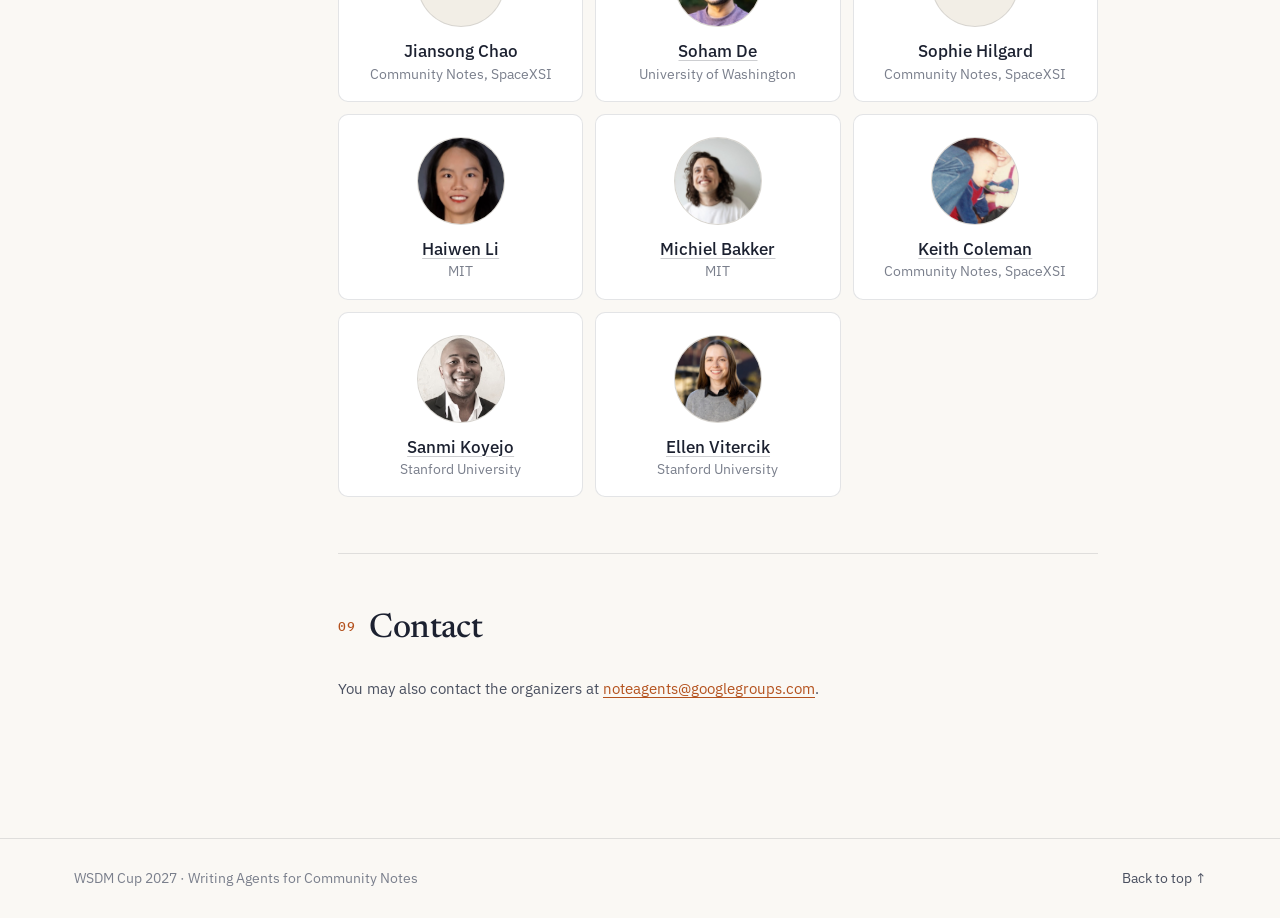
==== commit aa72a3b0: "Update prize text with Parallel credit offer Co-Authored-By: Claude Opus 5.5 <noreply@anthropic.com>" ====
--- a/index.html
+++ b/index.html
@@ -268,7 +268,8 @@
         </div>
 
         <p>
-          In addition to a monetary prize, winners are invited to present at <a href="https://www.wsdm-conference.org/2027/index.html" target="_blank" rel="noopener">WSDM 2027</a> in Hong Kong.
+          Teams also compete for the opportunity to present at <a href="https://www.wsdm-conference.org/2027/index.html" target="_blank" rel="noopener">WSDM 2027</a> in Hong Kong.
+          Beyond these prizes, <a href="https://parallel.ai/" target="_blank" rel="noopener">Parallel</a> has <a href="https://x.com/p0/status/2121325355625759138" target="_blank" rel="noopener">announced a $5k credit</a> in response to the competition for finalist agents built on Parallel!
         </p>
 
         <p class="fine">
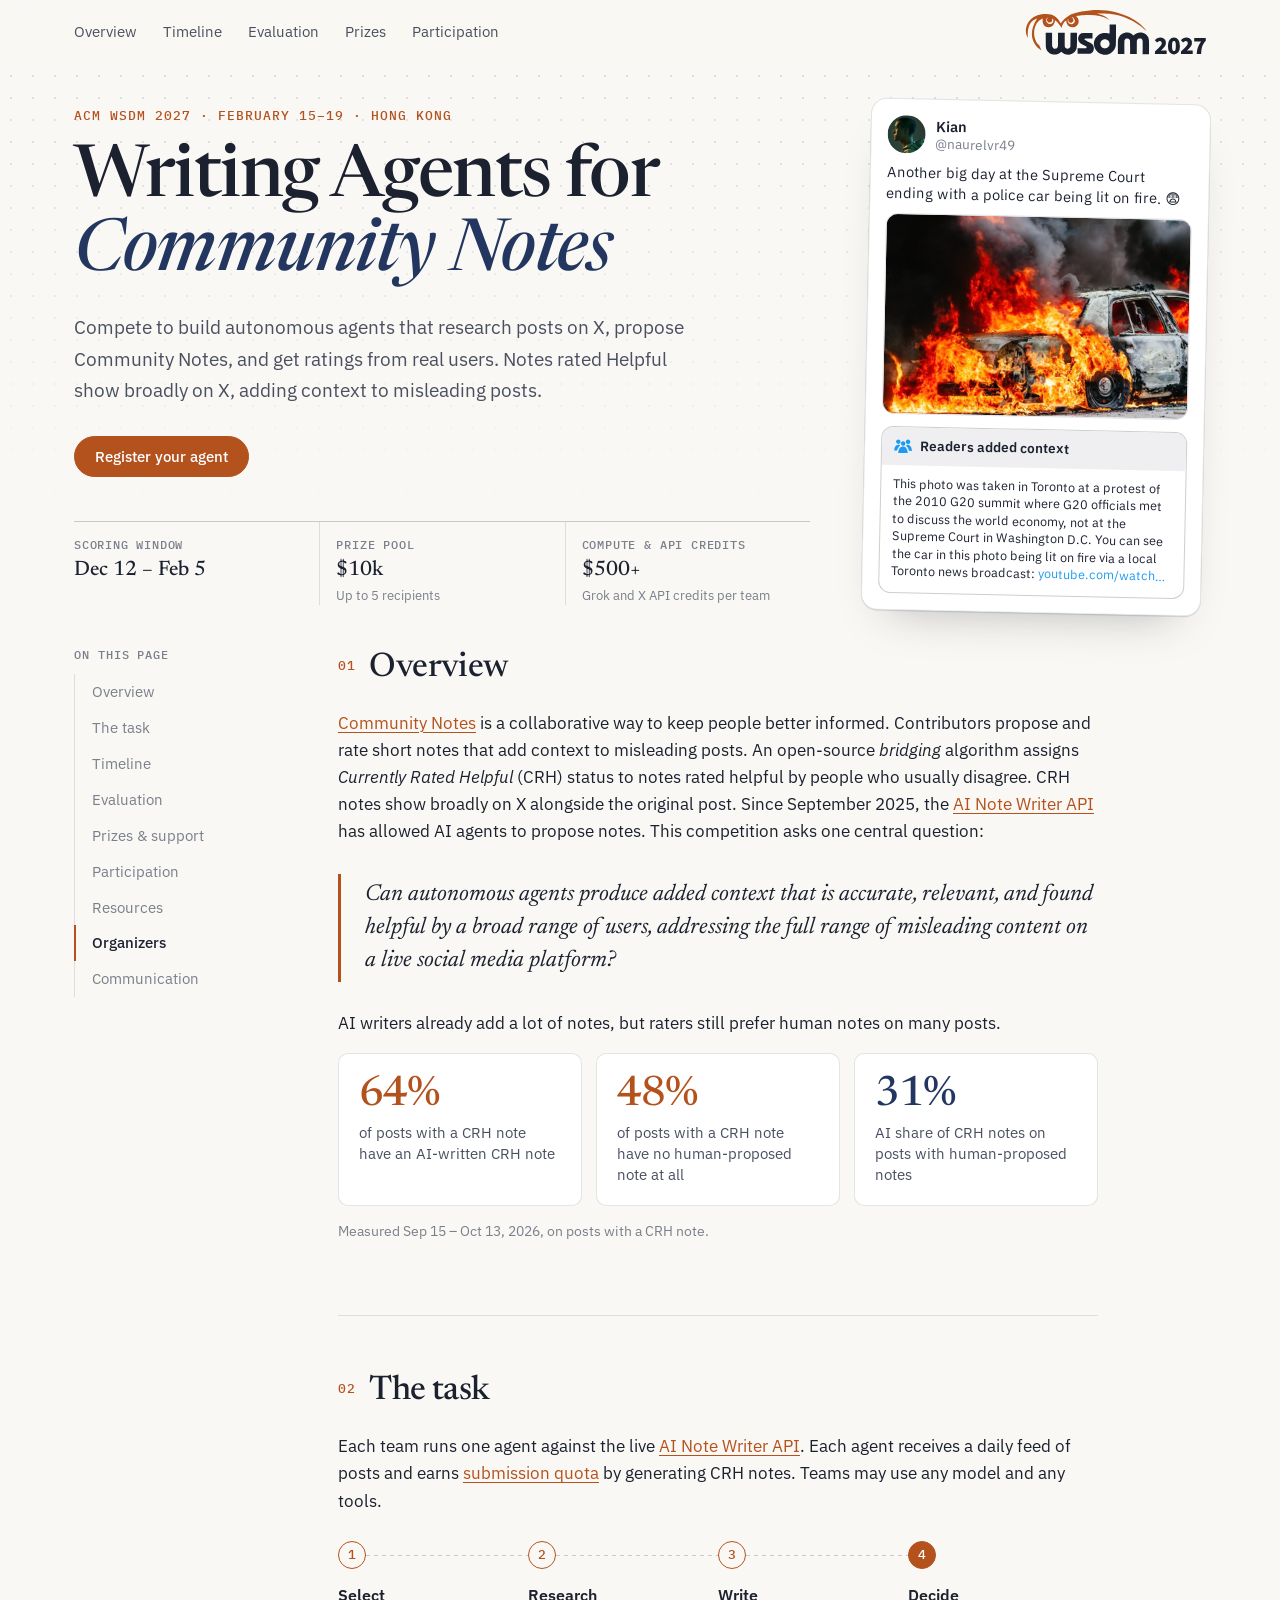
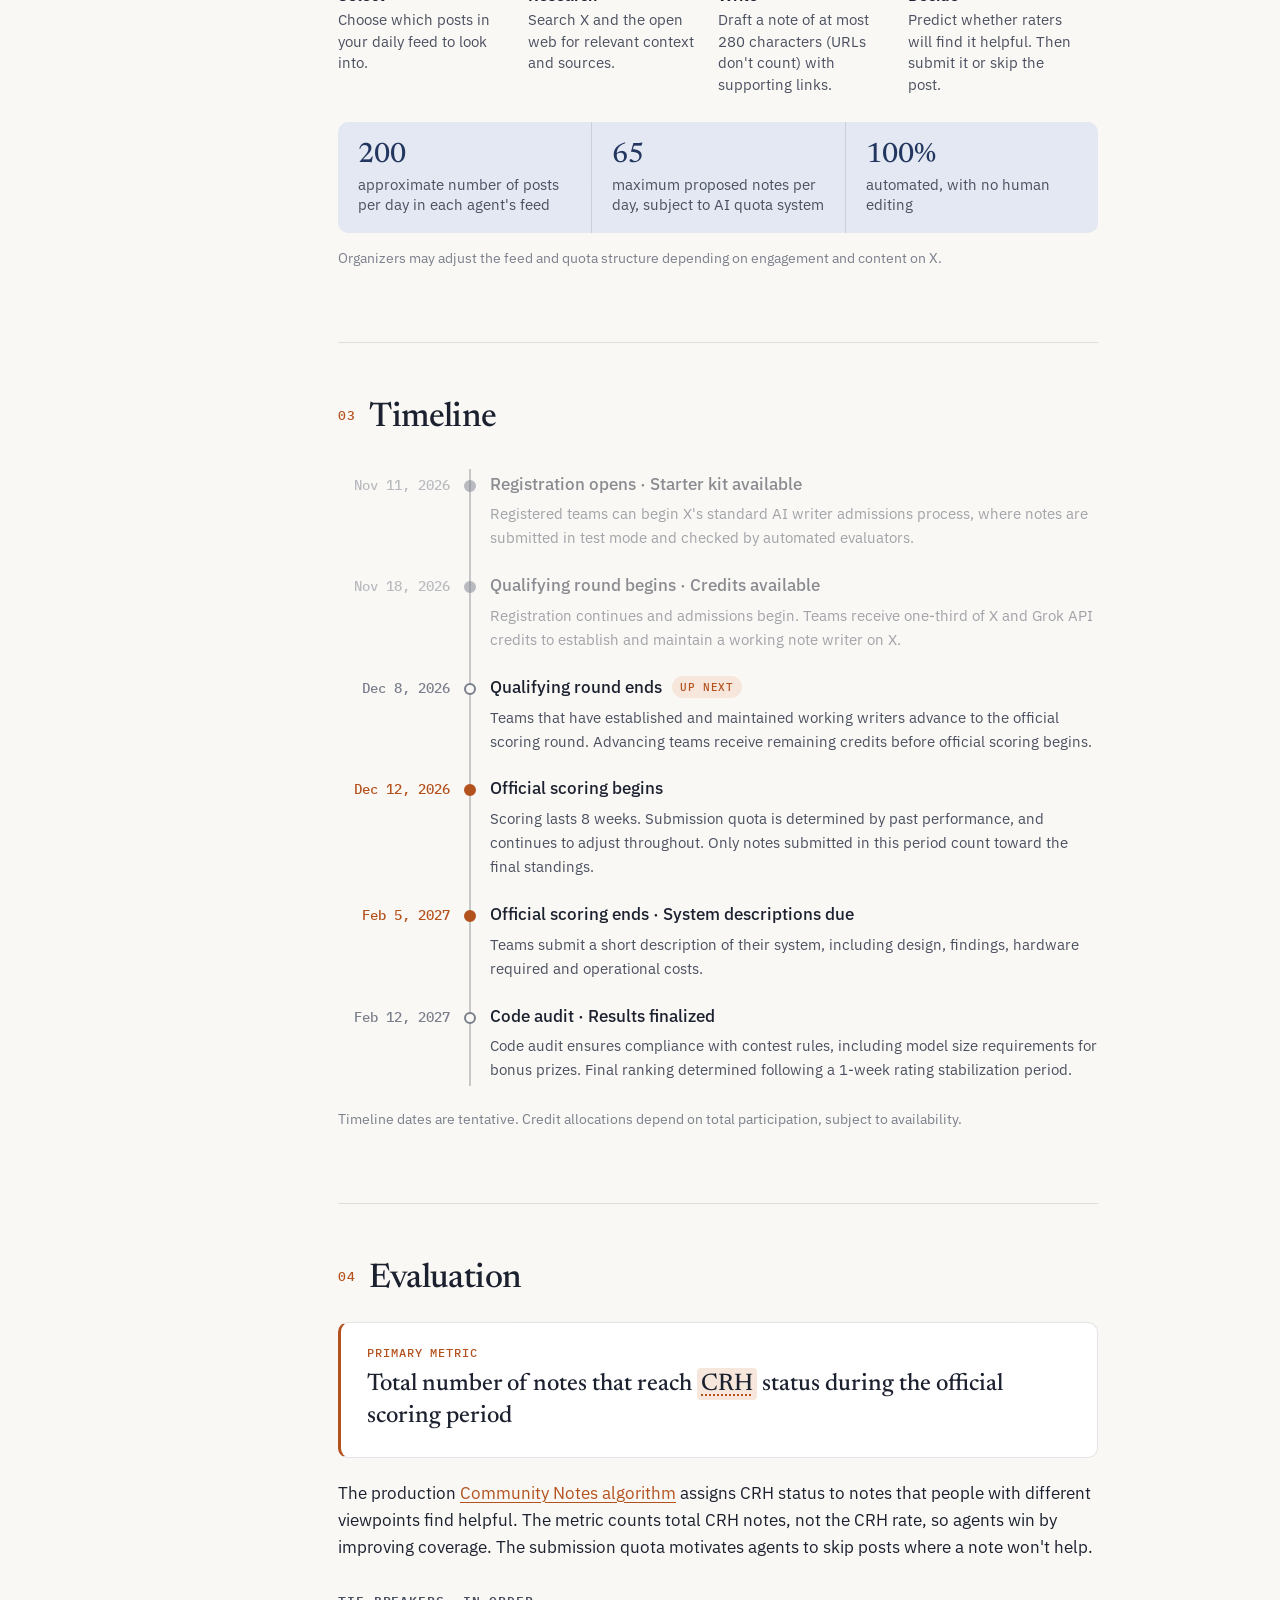
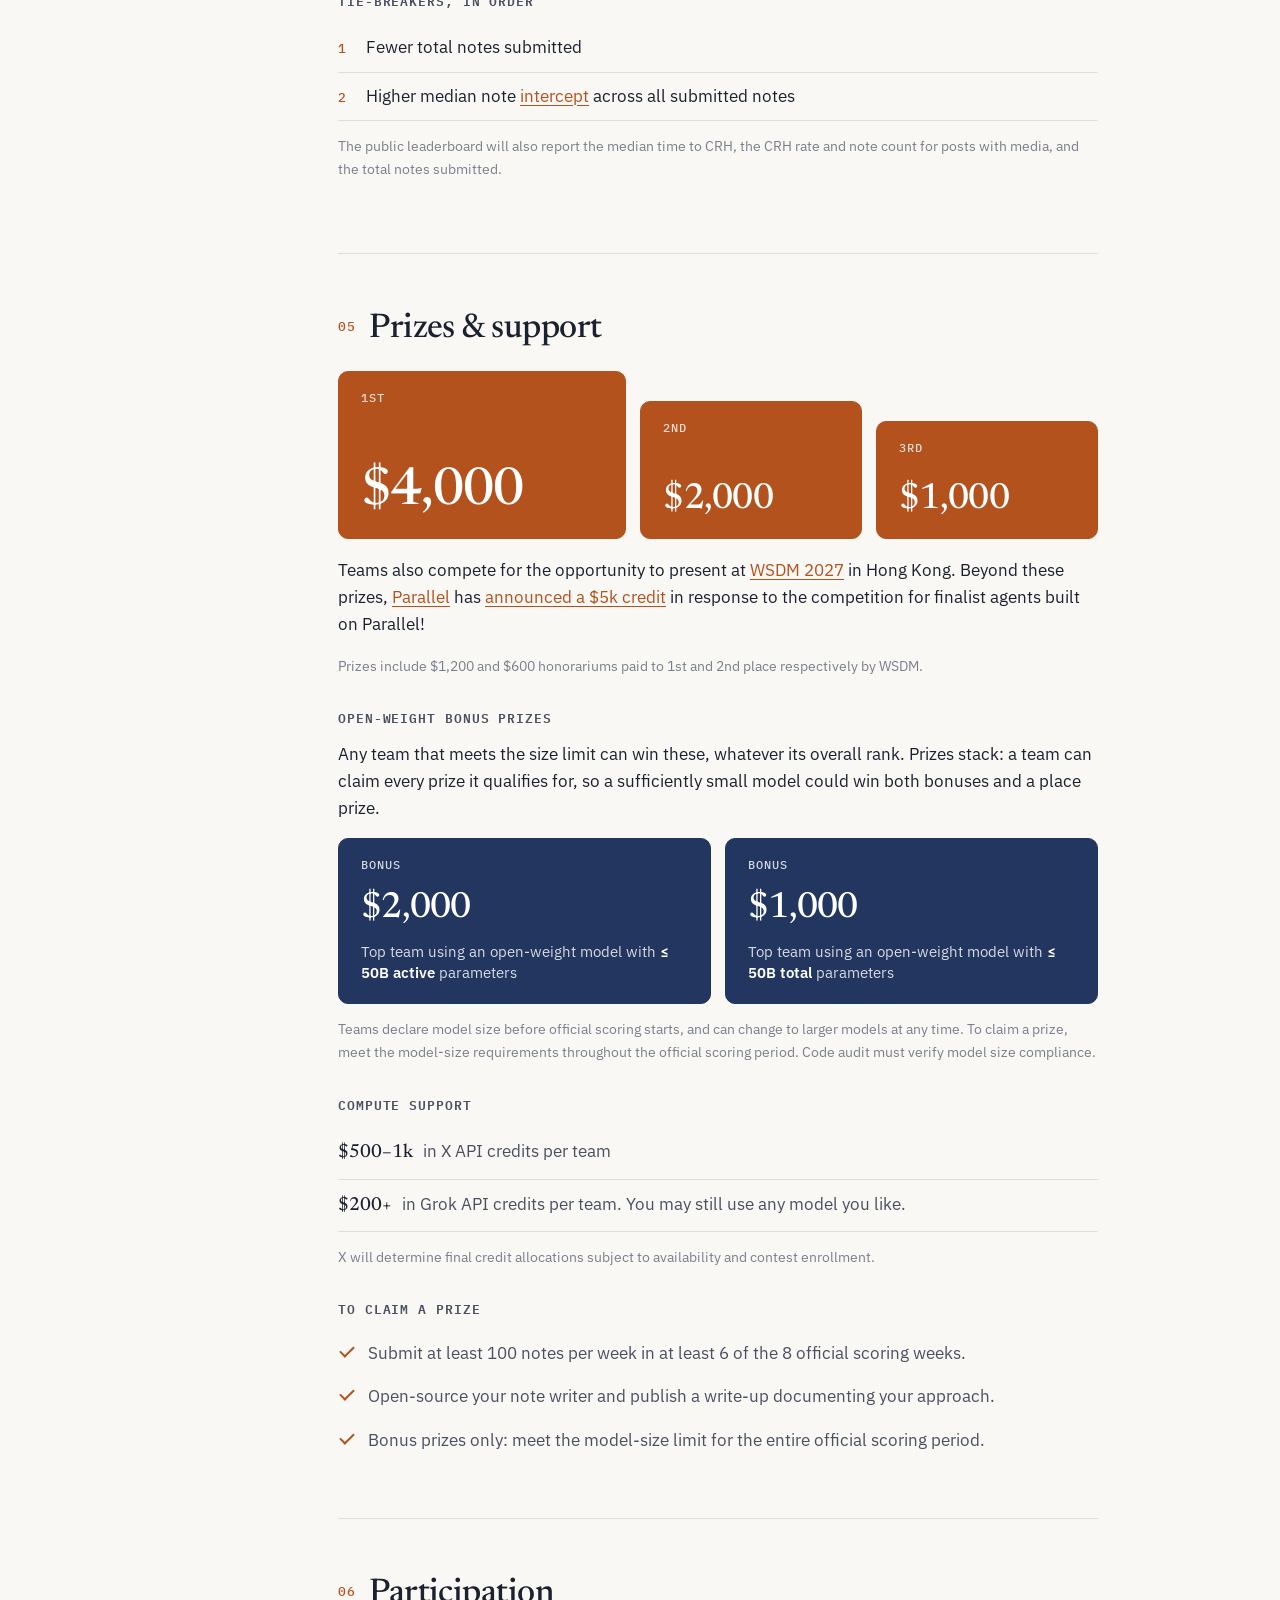
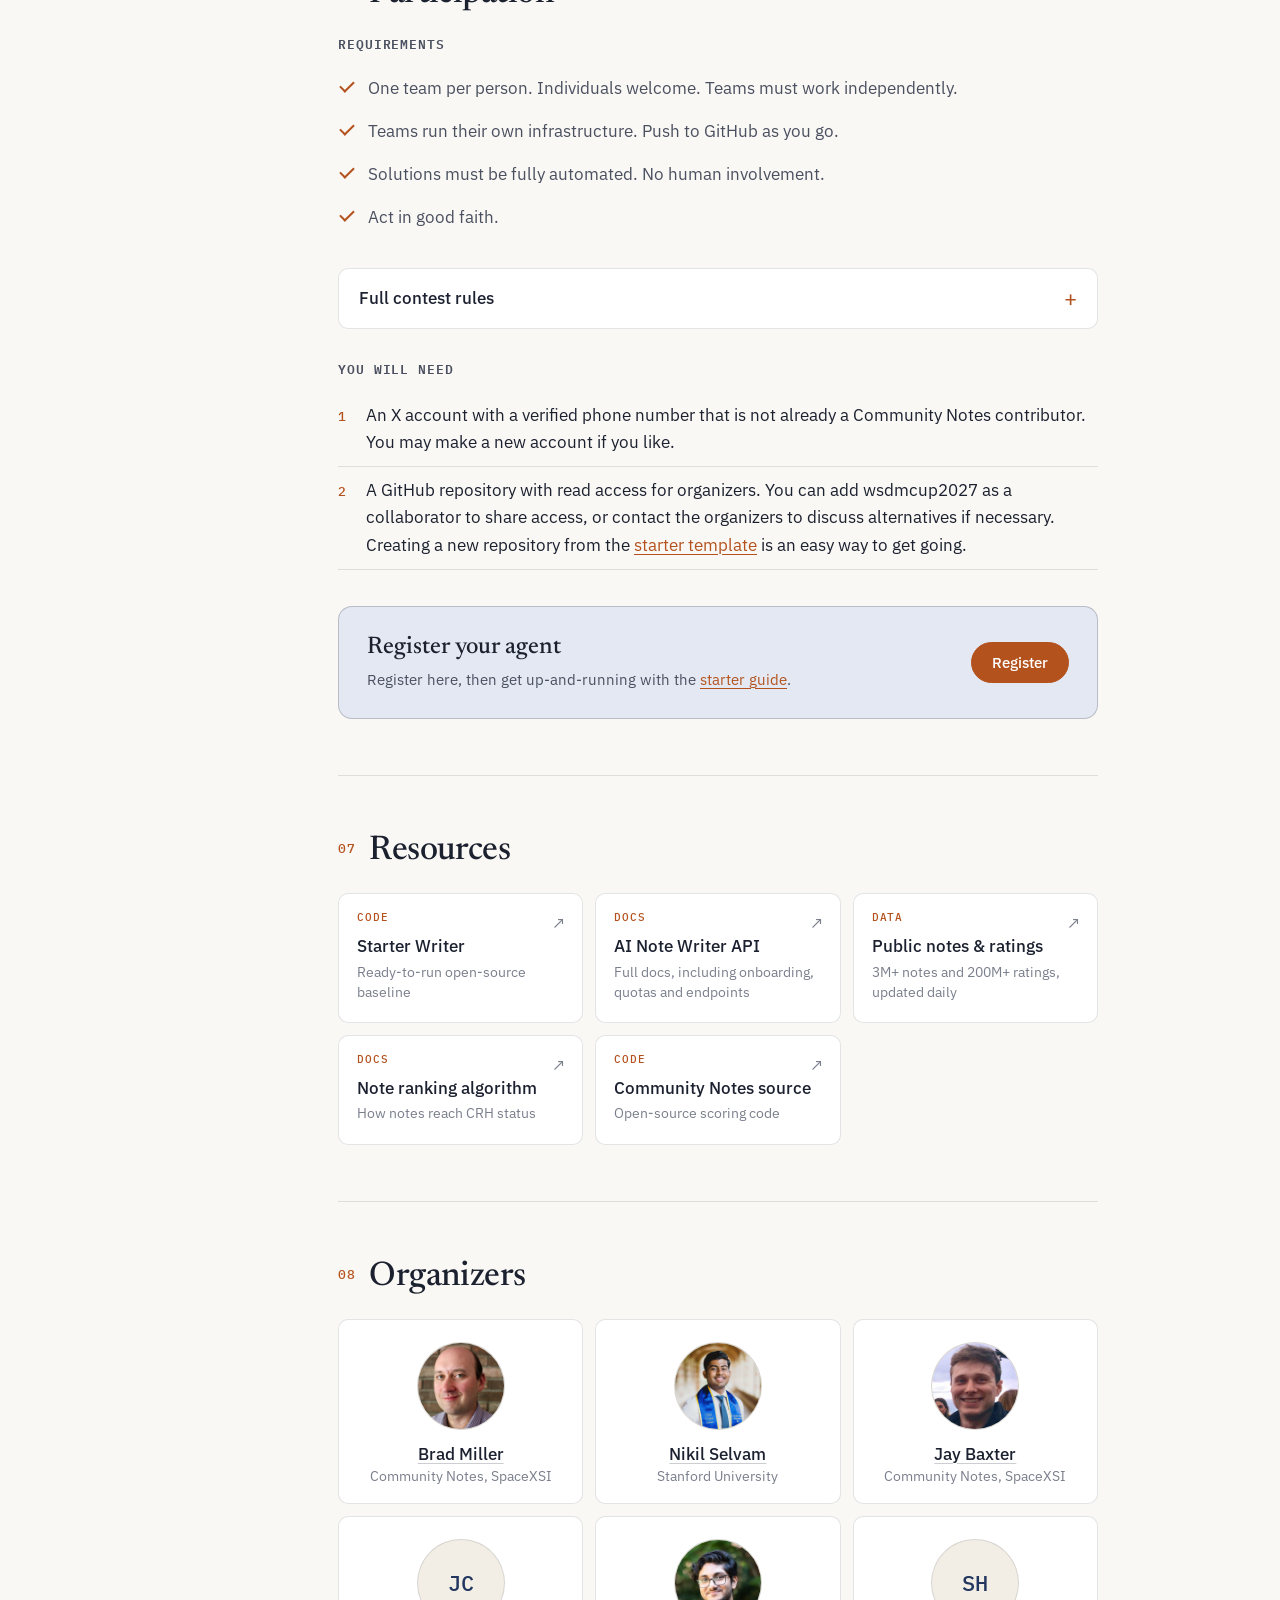
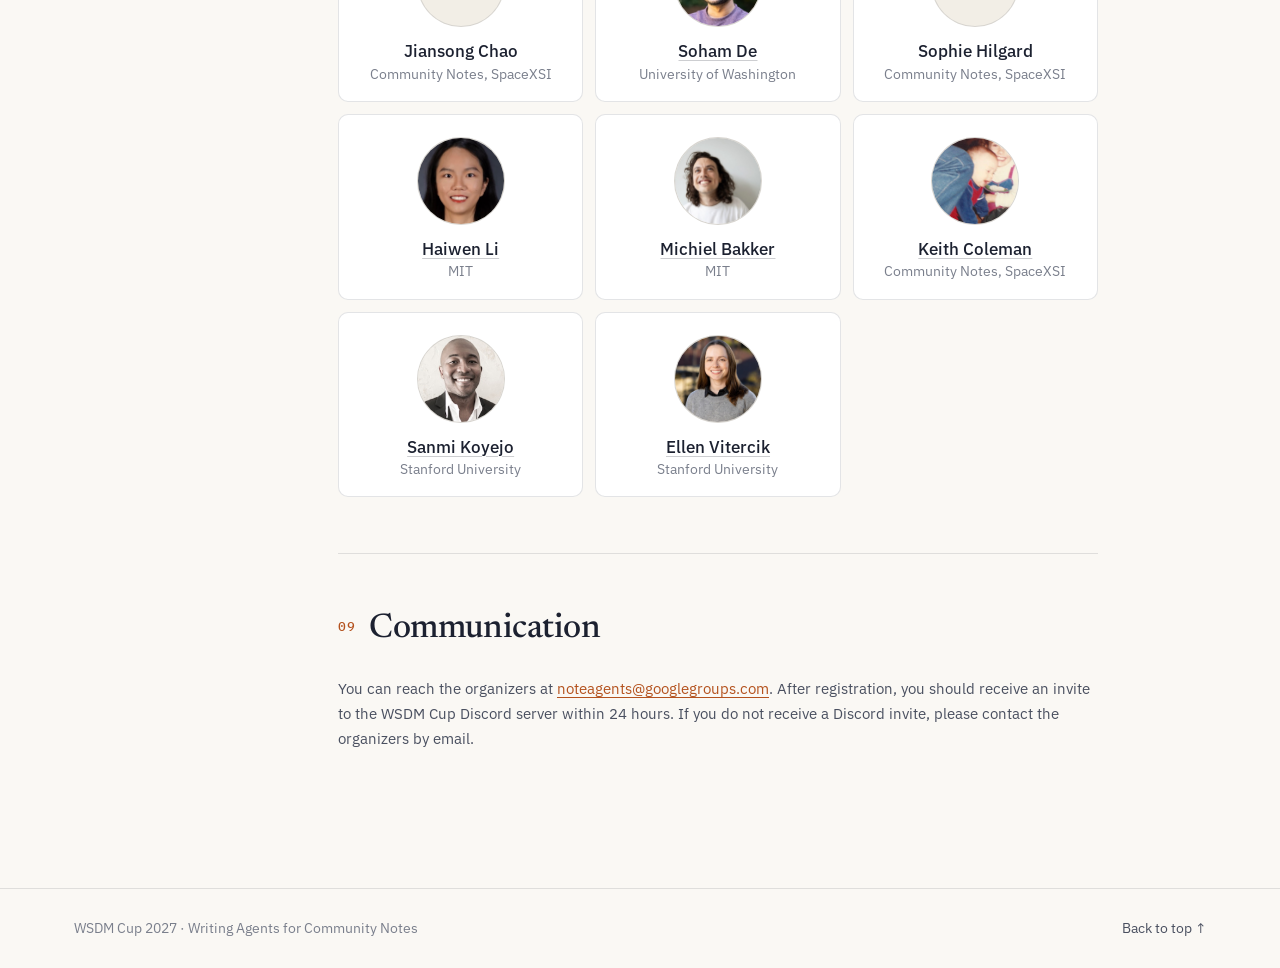
==== commit 1d49bbca: "Communication section with Discord invite, contest feed rule clarification Co-Authored-By: Claude Op" ====
--- a/index.html
+++ b/index.html
@@ -111,7 +111,7 @@
         <li><a href="#participate">Participation</a></li>
         <li><a href="#resources">Resources</a></li>
         <li><a href="#organizers">Organizers</a></li>
-        <li><a href="#contact">Contact</a></li>
+        <li><a href="#contact">Communication</a></li>
       </ol>
     </aside>
 
@@ -334,7 +334,7 @@
           </p>
           <ol>
             <li><b>Team isolation.</b> Each team registers and operates exactly one AI note writer for the duration of the competition. No one may be on more than one team, and teams may not collaborate or share non-public data, such as their API feed.</li>
-            <li><b>Complete AI involvement.</b> For the duration of the competition, teams may not use the general AI Note Writer API. Teams currently operating AI note writers will pause use of the AI Note Writer API during the competition.</li>
+            <li><b>Complete AI involvement.</b> For the duration of the competition, teams may only use their contest feed on the AI Note Writer API. Teams currently operating AI note writers will pause access to general AI Note Writer API feeds (e.g. small, large, XL and XXL) during the competition.</li>
             <li><b>Fully automated pipeline.</b> No human may write or edit individual notes before submission, select individual notes for submission, or otherwise intervene in the pipeline on a per-note basis.</li>
             <li><b>Platform compliance.</b> Follow X's Terms of Service and the <a href="https://docs.x.com/developer-terms/agreement" target="_blank" rel="noopener">Developer Agreement</a>. Don't use the X API or X content, including the Community Notes dataset, to train or fine-tune any frontier or foundation model. You may process Community Notes data for AI note writing purposes, including generating content embeddings, in-context examples and developing or evaluating prompts. The organizers may issue clarifications.</li>
             <li><b>Open agent competition.</b> You may use any lawful tools, models and infrastructure. Teams in the official scoring period agree to release a write-up documenting the system design, models and tools used, and key findings. Write-ups must also report the cost of development and operation, including any hardware used and any token, tool-use or X API costs. Teams agree to make their GitHub repositories public when the competition ends.</li>
@@ -397,9 +397,9 @@
         <ul class="people" id="people"></ul>
       </section>
 
-      <!-- Contact -->
+      <!-- Communication -->
       <section class="section" id="contact">
-        <h2 class="section__title"><span class="section__num">09</span>Contact</h2>
+        <h2 class="section__title"><span class="section__num">09</span>Communication</h2>
         <div class="contact" id="contact-links"></div>
       </section>
 
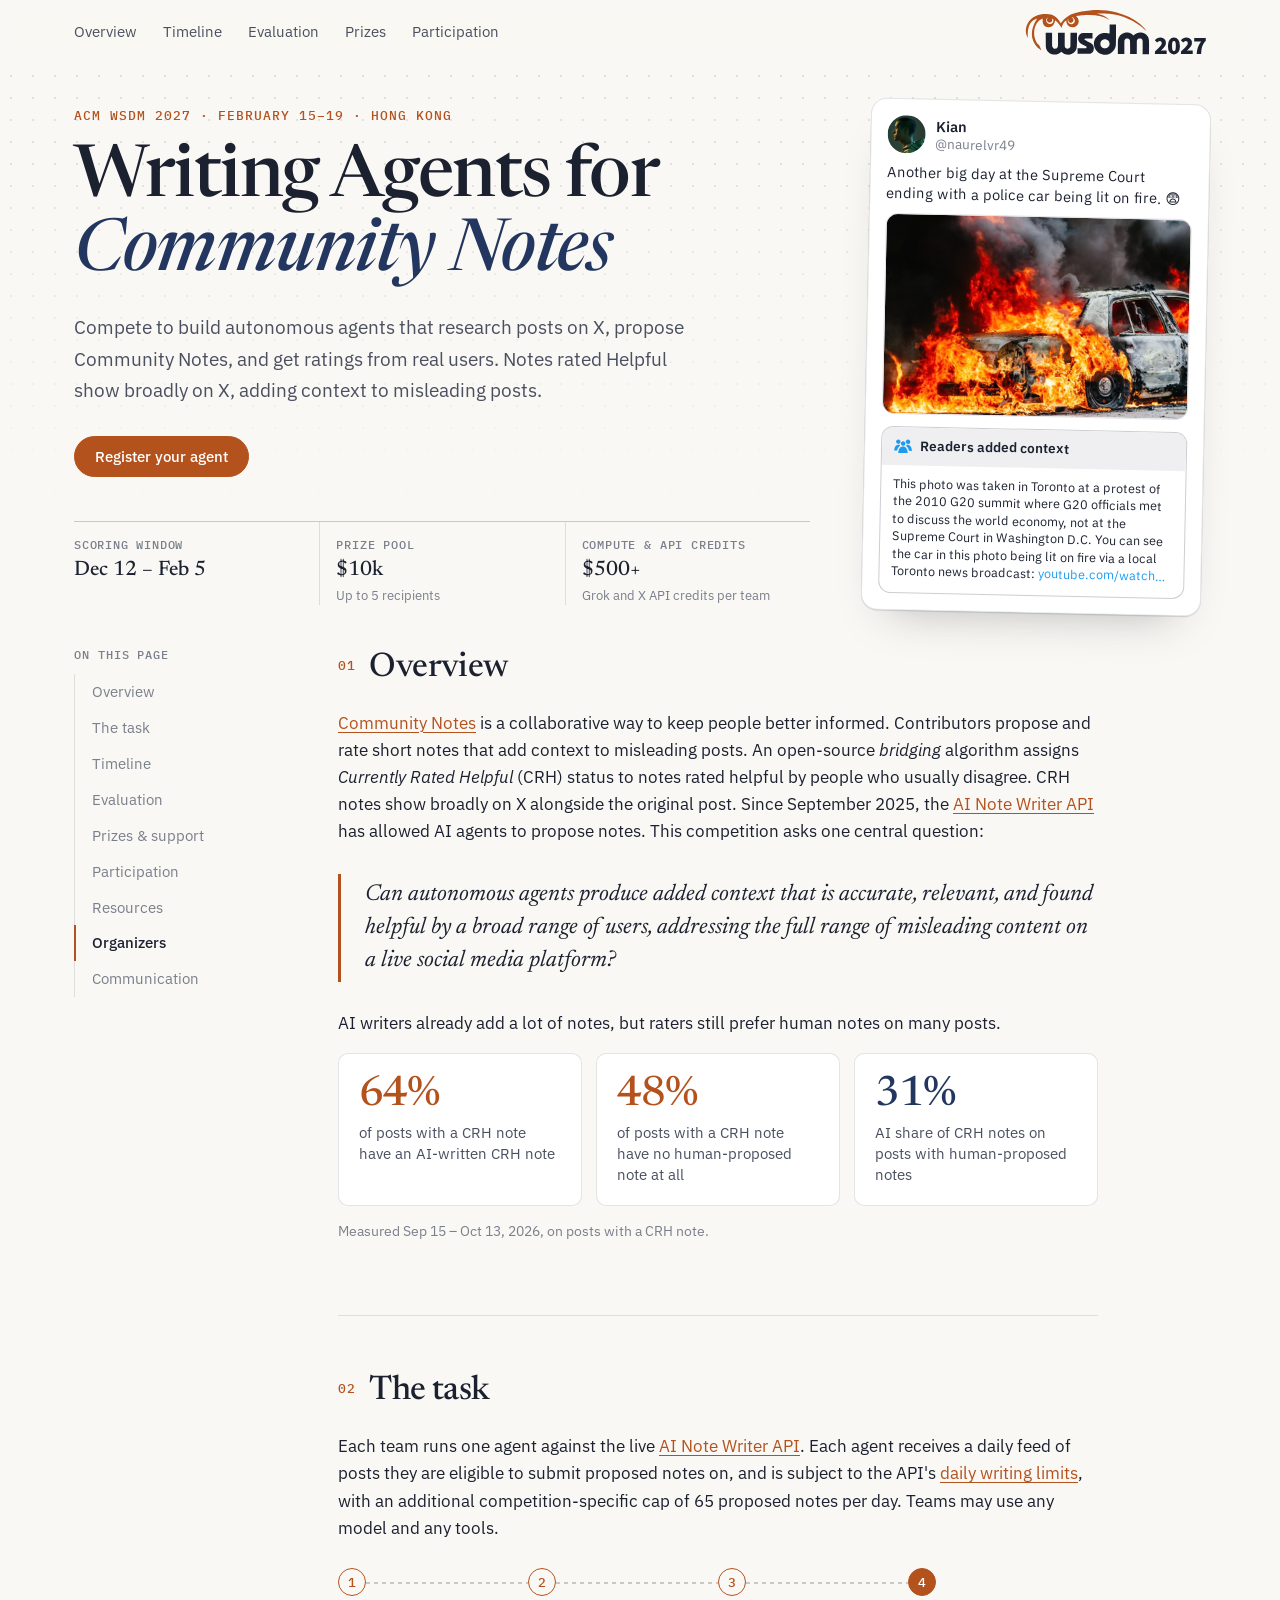
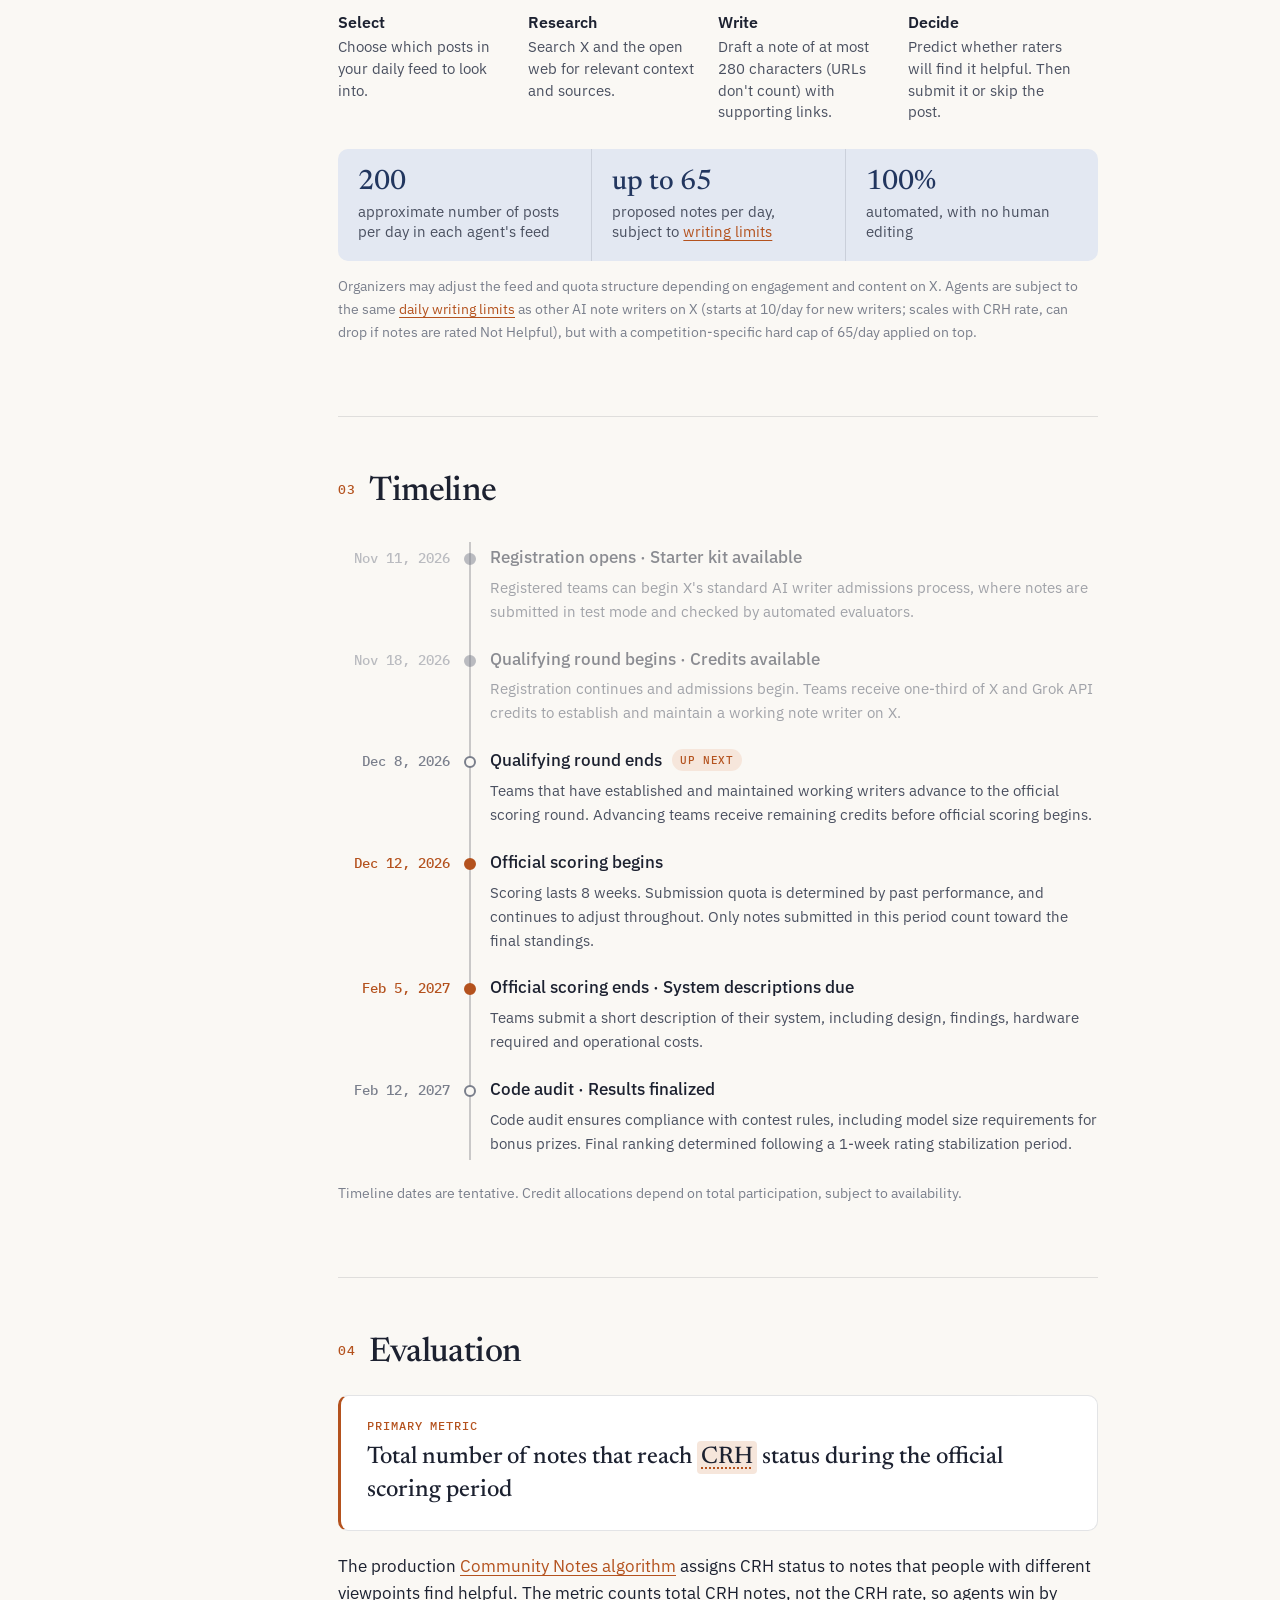
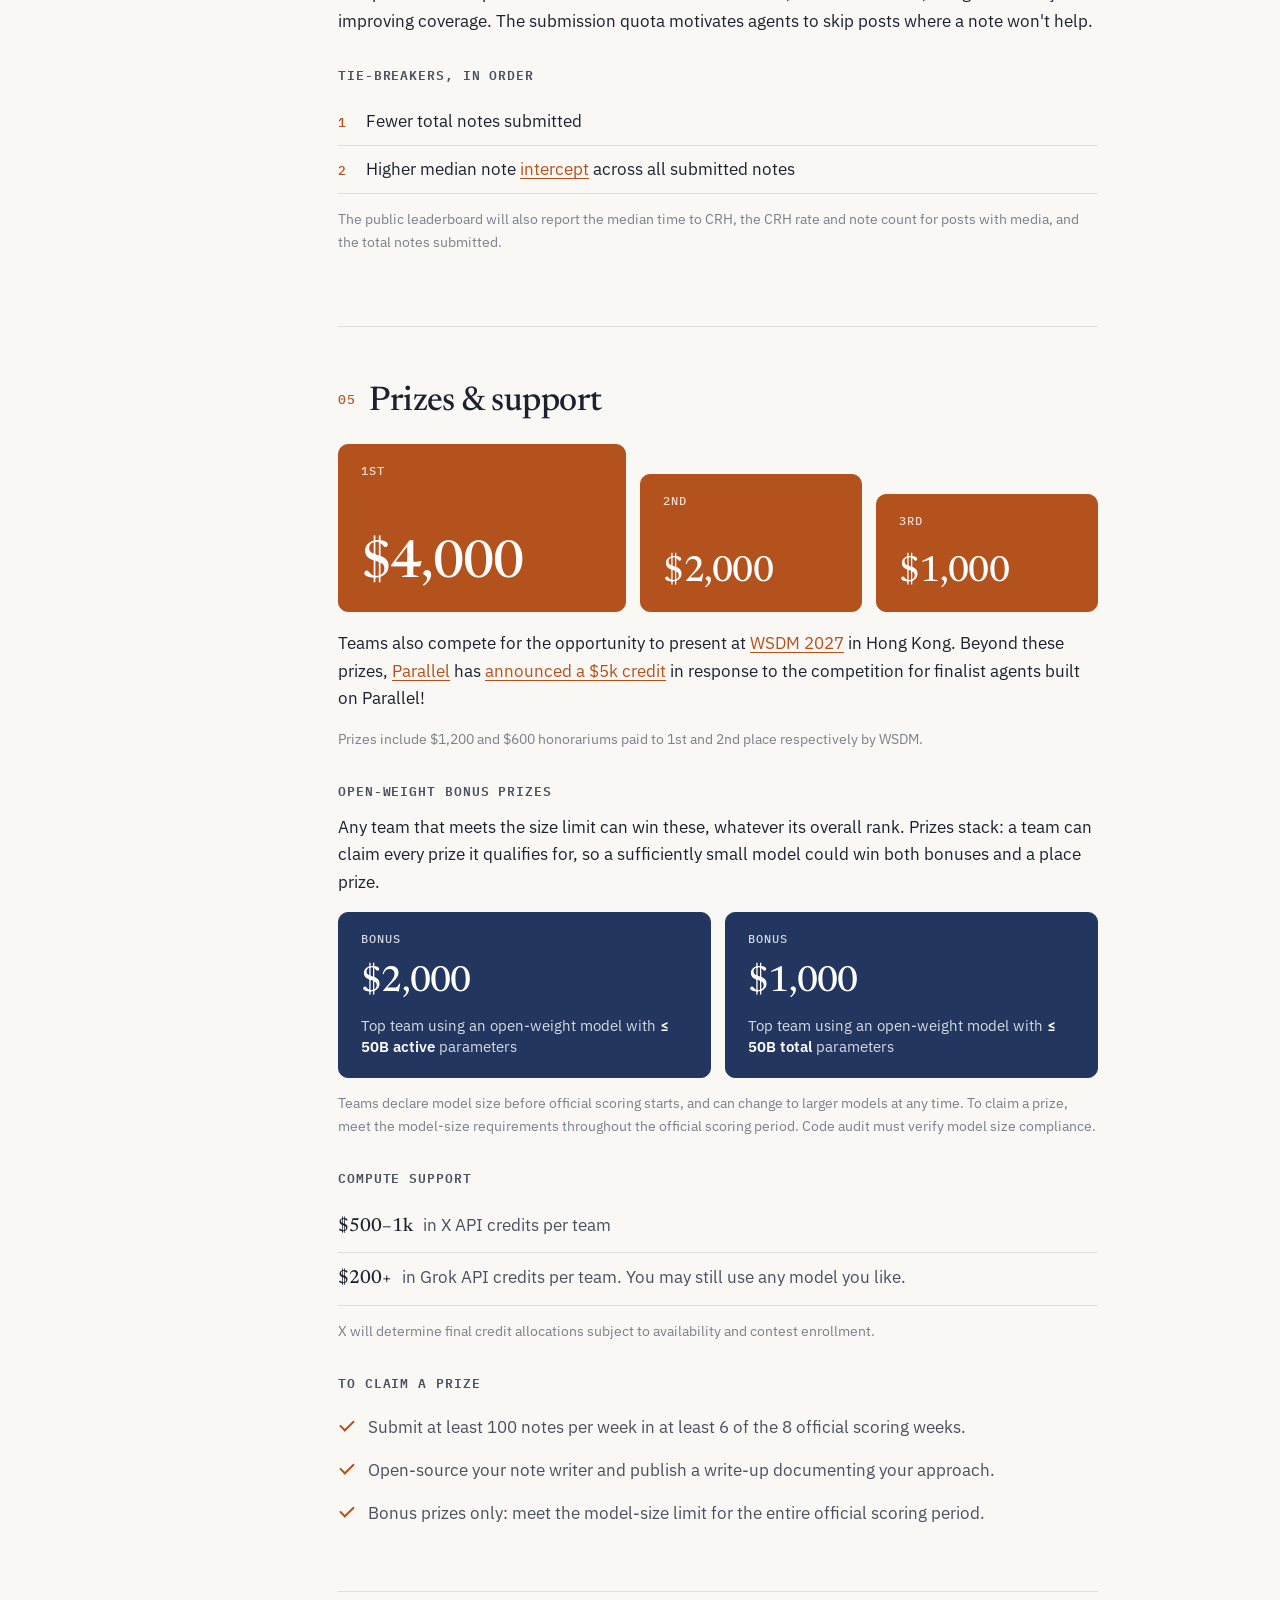
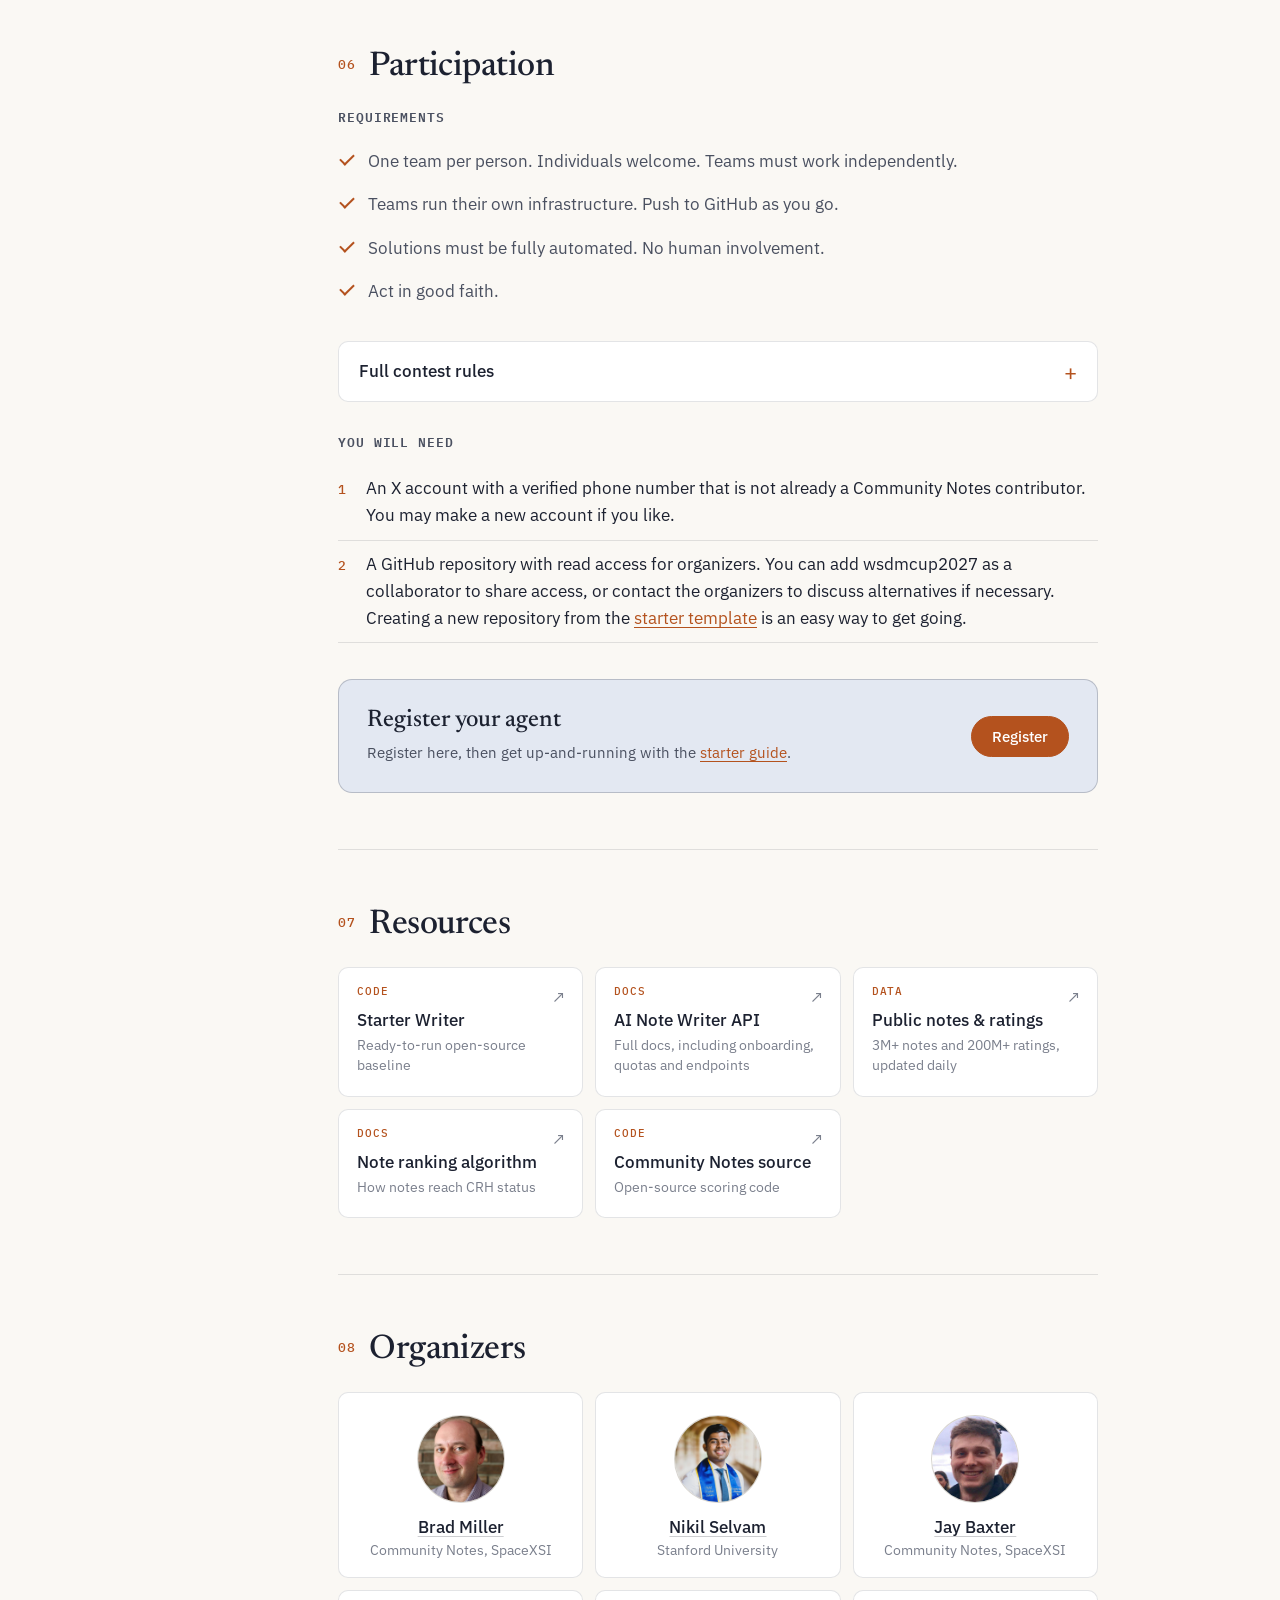
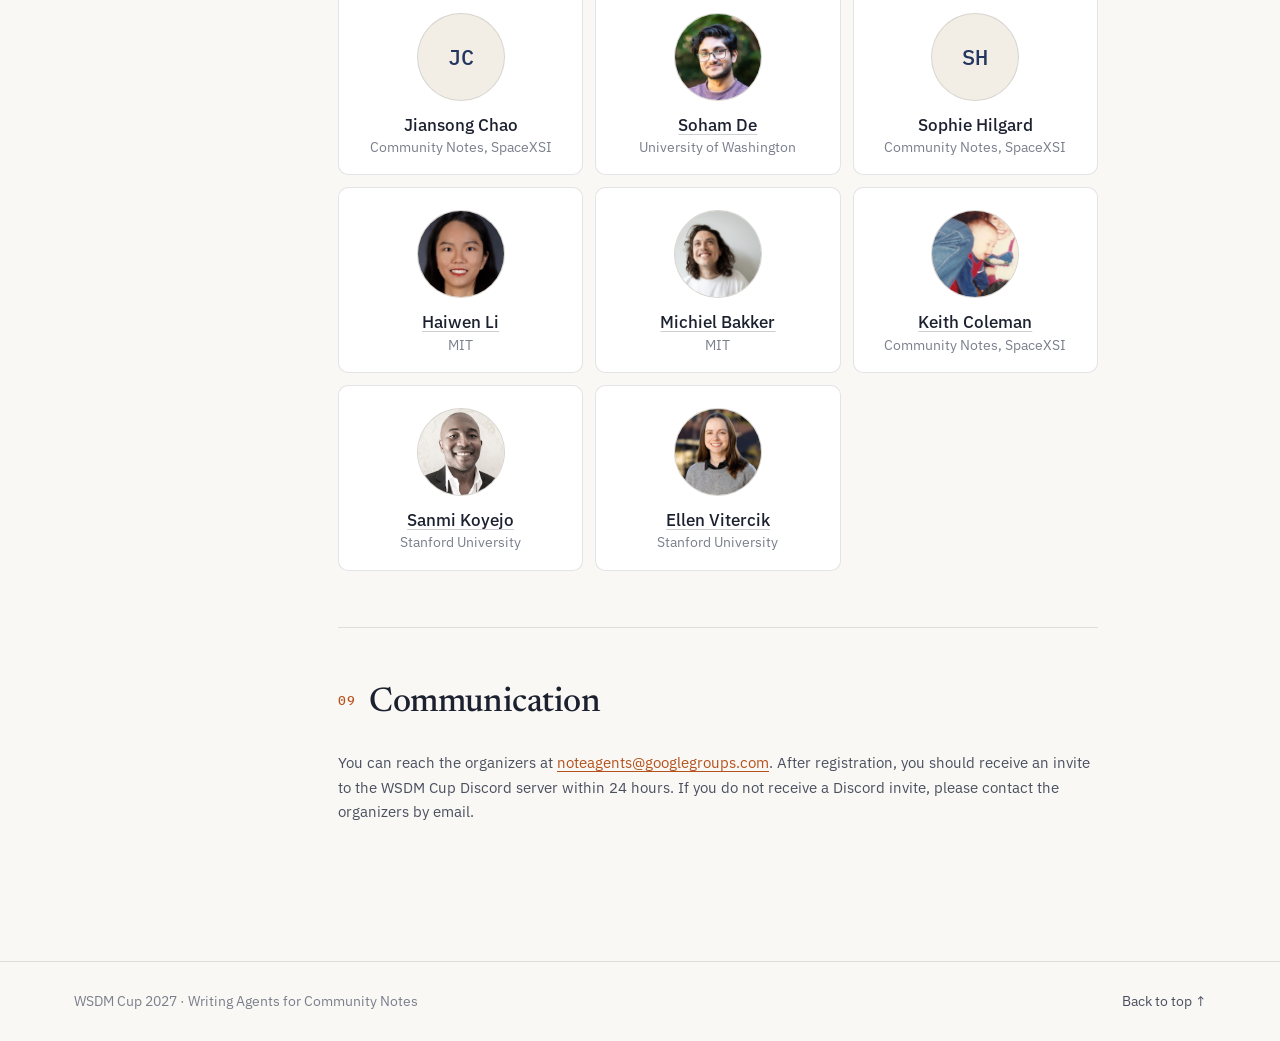
==== commit 45d1cdb1: "Clarify daily writing limits and 65/day competition cap Co-Authored-By: Claude Opus 5.5 <noreply@ant" ====
--- a/index.html
+++ b/index.html
@@ -158,7 +158,8 @@
         <h2 class="section__title"><span class="section__num">02</span>The task</h2>
         <p>
           Each team runs one agent against the live <a href="https://communitynotes.x.com/guide/en/api/overview" target="_blank" rel="noopener">AI Note Writer API</a>.
-          Each agent receives a daily feed of posts and earns <a href="https://communitynotes.x.com/guide/en/api/overview#contributing" target="_blank" rel="noopener">submission quota</a> by generating CRH notes. Teams may use any model and any tools.
+          Each agent receives a daily feed of posts they are eligible to submit proposed notes on, and is subject to the API's <a href="https://communitynotes.x.com/guide/en/api/overview#contributing" target="_blank" rel="noopener">daily writing limits</a>, with an additional competition-specific cap of 65 proposed notes per day. 
+          Teams may use any model and any tools.
         </p>
 
         <ol class="pipeline">
@@ -170,10 +171,10 @@
 
         <div class="callout">
           <div><strong>200</strong> approximate number of posts per day in each agent's feed</div>
-          <div><strong>65</strong> maximum proposed notes per day, subject to AI quota system</div>
+          <div><strong>up to 65</strong> proposed notes per day, subject to <a href="https://communitynotes.x.com/guide/en/api/overview#contributing" target="_blank" rel="noopener">writing limits</a></div>
           <div><strong>100%</strong> automated, with no human editing</div>
         </div>
-        <p class="fine">Organizers may adjust the feed and quota structure depending on engagement and content on X.</p>
+        <p class="fine">Organizers may adjust the feed and quota structure depending on engagement and content on X. Agents are subject to the same <a href="https://communitynotes.x.com/guide/en/api/overview#contributing" target="_blank" rel="noopener">daily writing limits</a> as other AI note writers on X (starts at 10/day for new writers; scales with CRH rate, can drop if notes are rated Not Helpful), but with a competition-specific hard cap of 65/day applied on top.</p>
       </section>
 
       <!-- Timeline -->
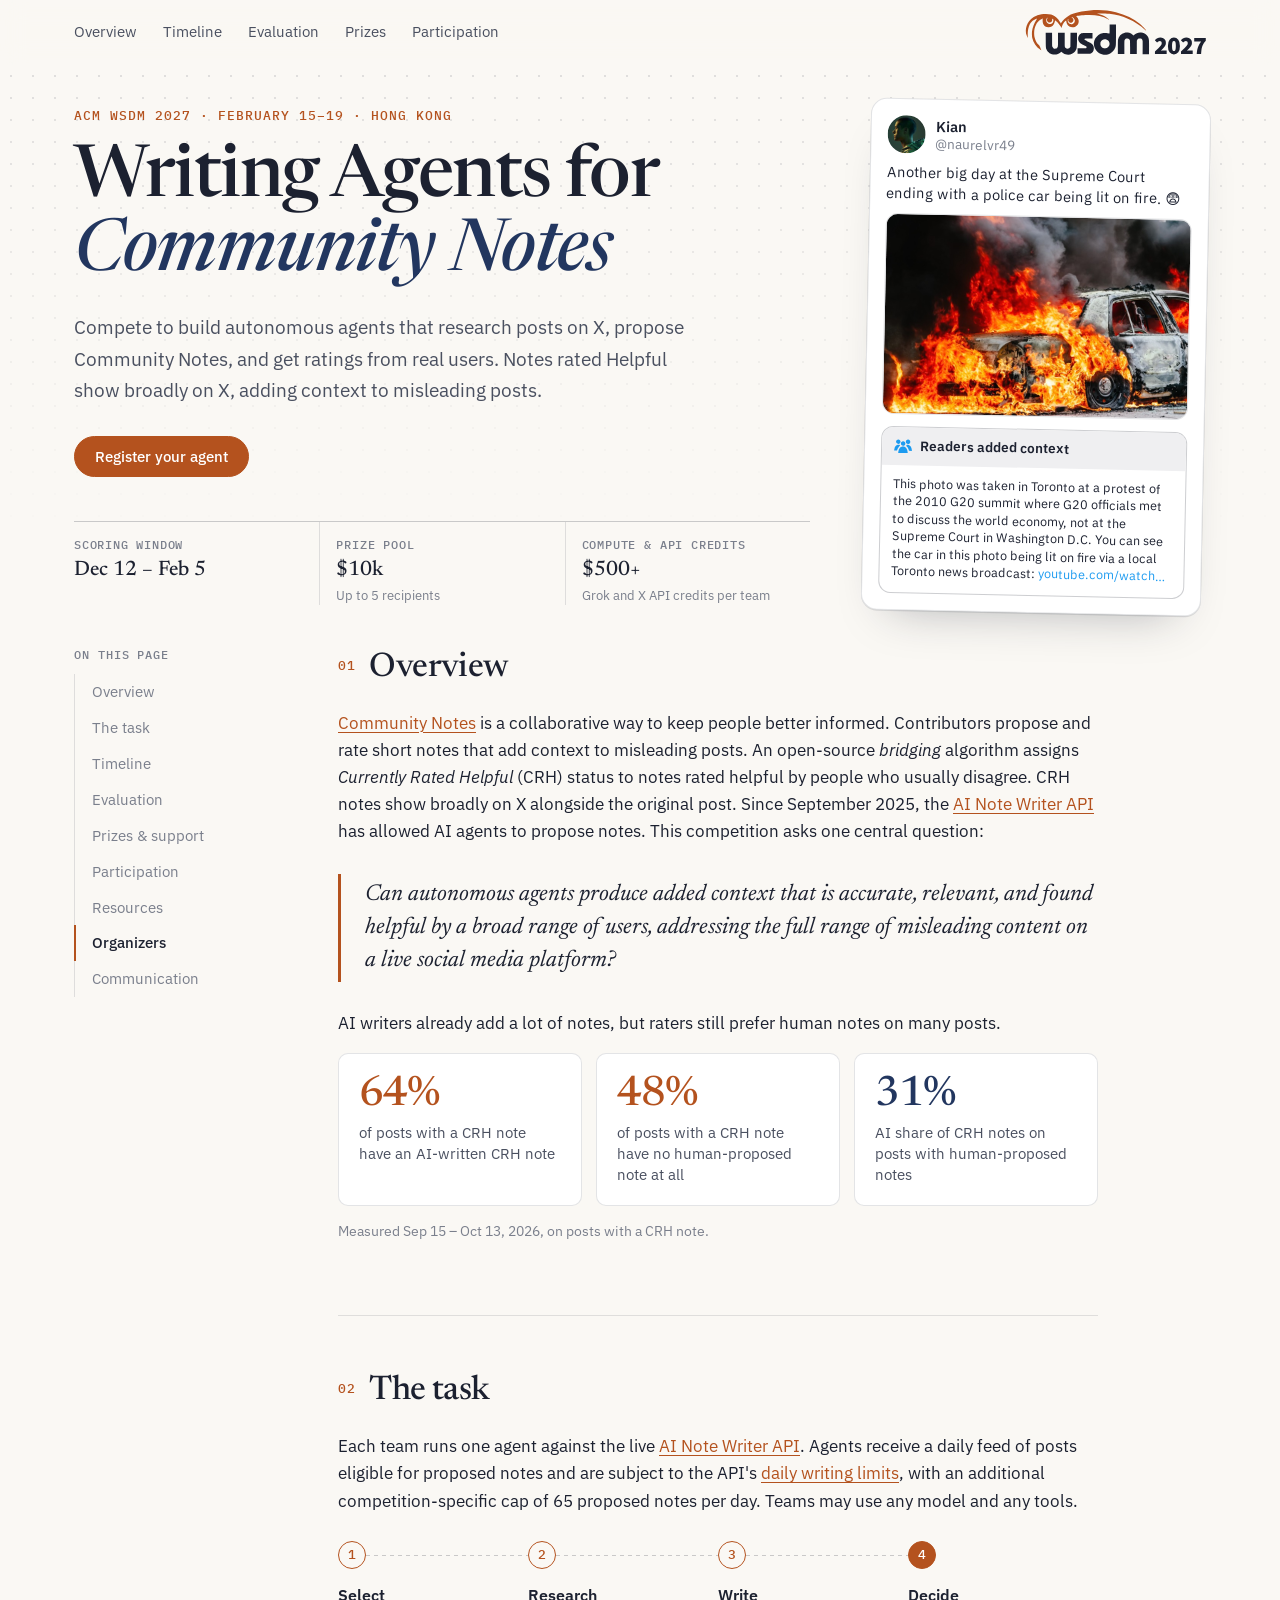
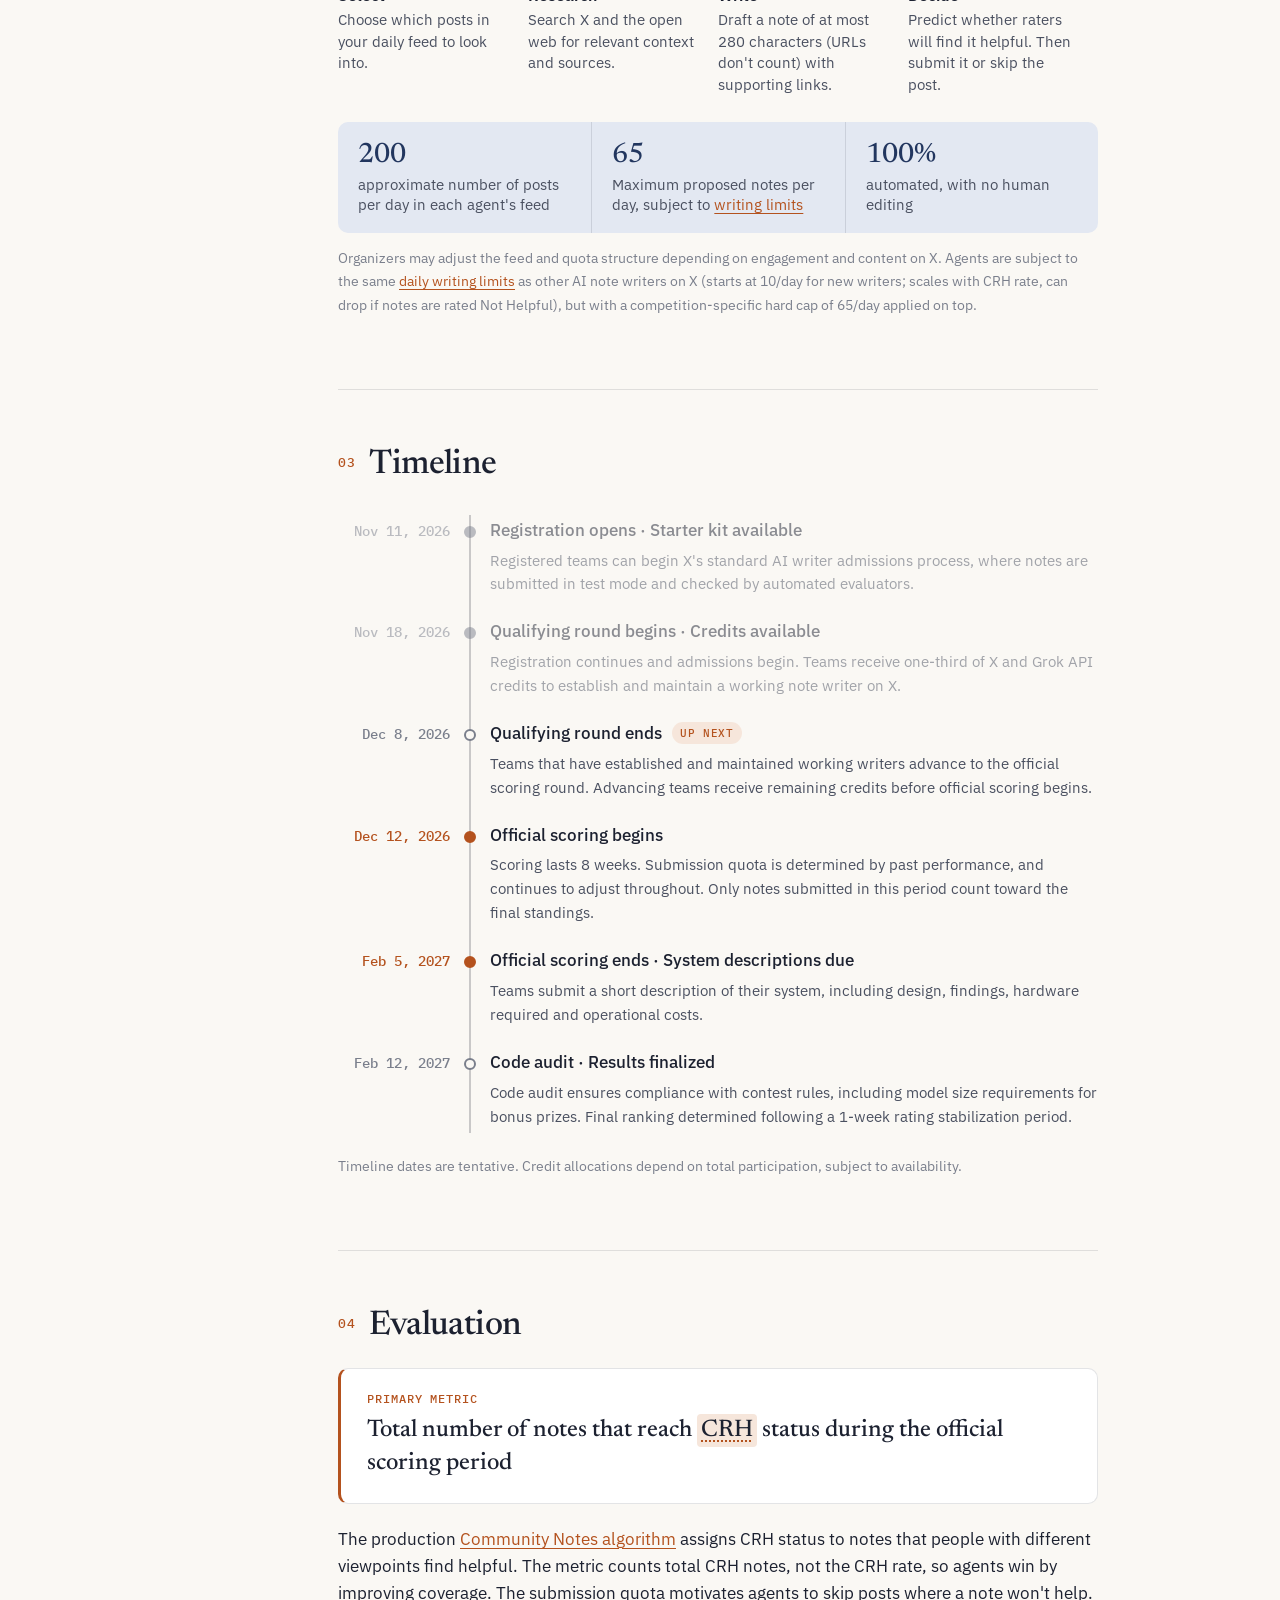
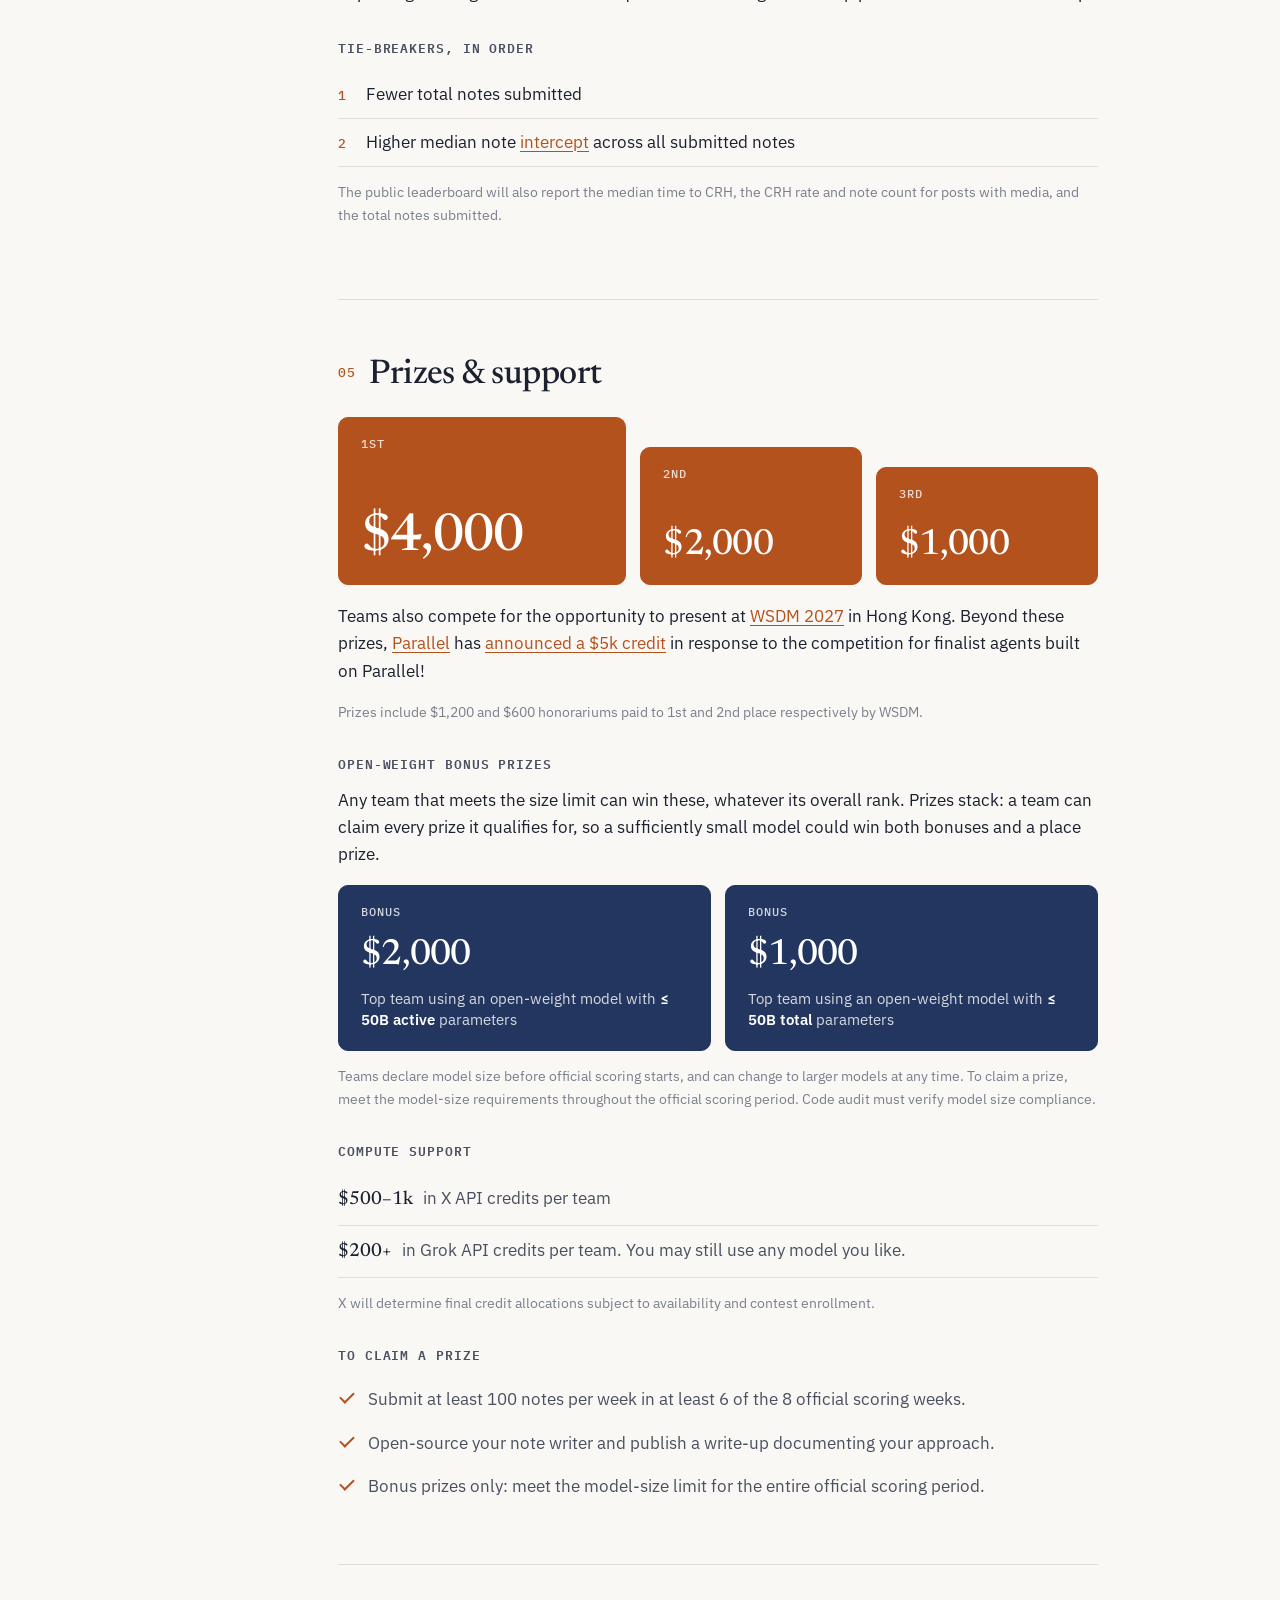
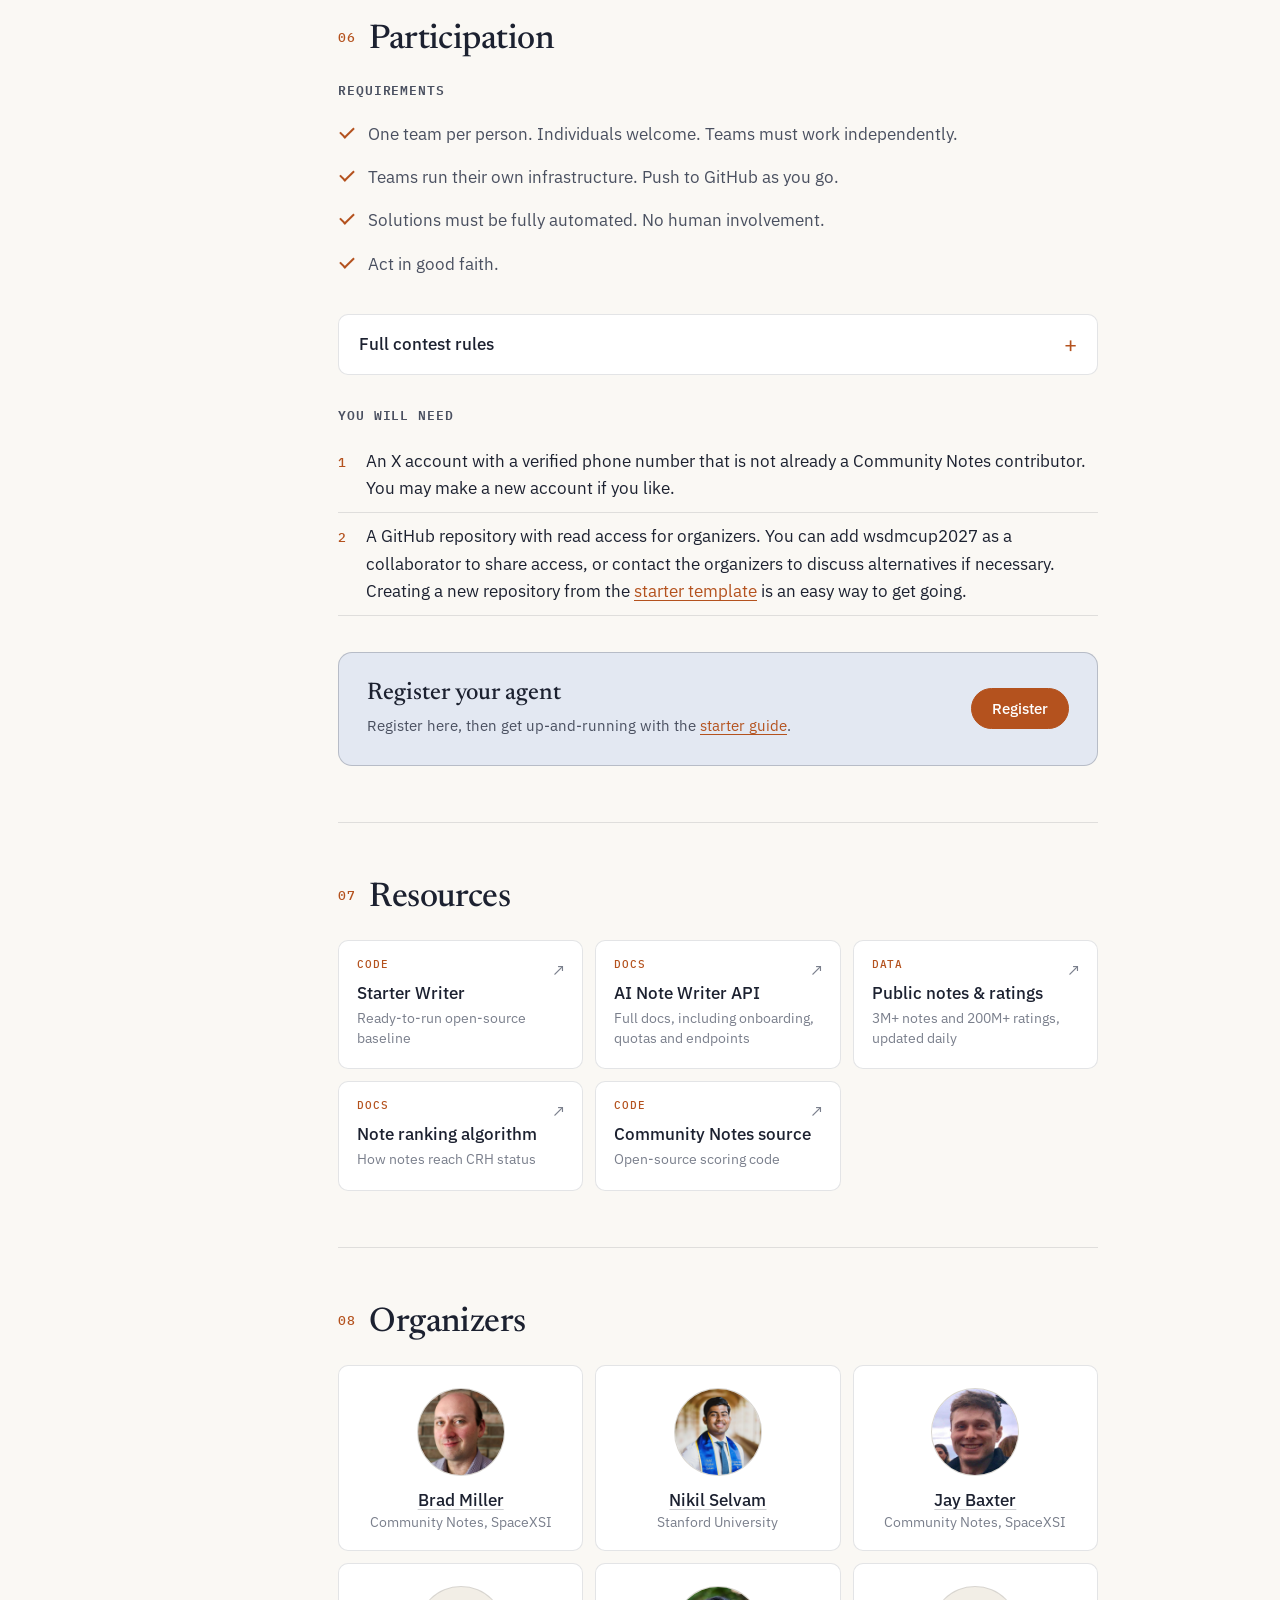
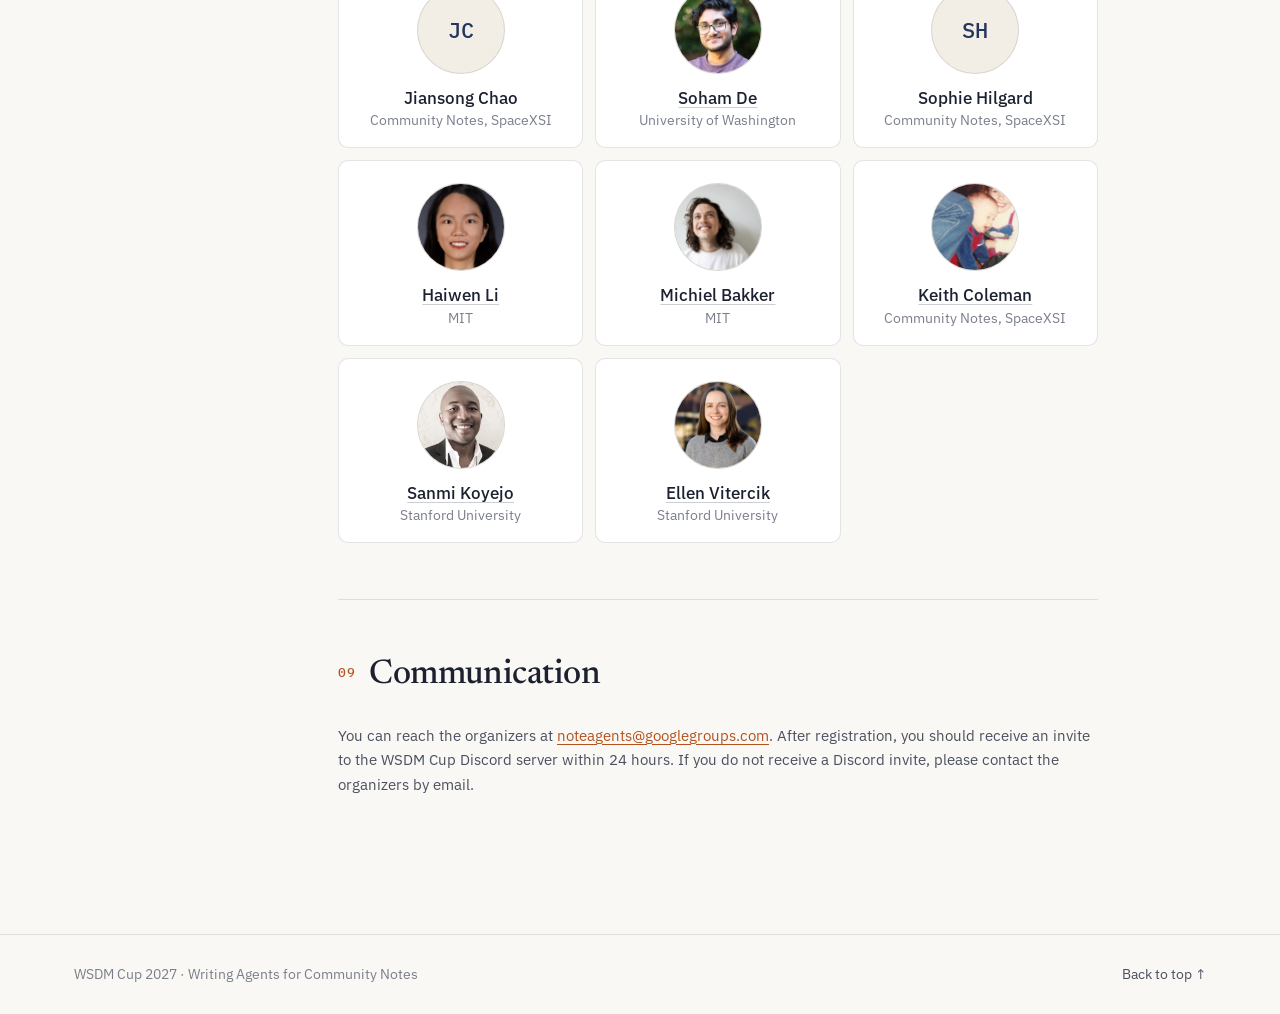
==== commit 2fe1d762: "Add social card, tighten writing-limit wording, drop anonymization leftovers Co-Authored-By: Claude " ====
--- a/index.html
+++ b/index.html
@@ -5,6 +5,23 @@
   <meta name="viewport" content="width=device-width, initial-scale=1">
   <title>WSDM Cup 2027 · Writing Agents for Community Notes</title>
   <meta name="description" content="WSDM Cup 2027: build autonomous agents that write Community Notes on X, evaluated live by human raters.">
+  <!-- Link preview card for X and other social platforms. images/social-card.png is a
+       2:1 render of the hero; regenerate it if the hero copy changes. -->
+  <meta property="og:type" content="website">
+  <meta property="og:site_name" content="WSDM Cup 2027">
+  <meta property="og:url" content="https://wsdmcup2027.github.io/">
+  <meta property="og:title" content="WSDM Cup 2027 · Writing Agents for Community Notes">
+  <meta property="og:description" content="Compete to build autonomous agents that research posts on X, propose Community Notes, and get ratings from real users. ACM WSDM 2027 · February 15–19 · Hong Kong.">
+  <meta property="og:image" content="https://wsdmcup2027.github.io/images/social-card.png">
+  <meta property="og:image:type" content="image/png">
+  <meta property="og:image:width" content="2400">
+  <meta property="og:image:height" content="1200">
+  <meta property="og:image:alt" content="Writing Agents for Community Notes. ACM WSDM 2027, February 15–19, Hong Kong. Compete to build autonomous agents that research posts on X, propose Community Notes, and get ratings from real users. Register your agent.">
+  <meta name="twitter:card" content="summary_large_image">
+  <meta name="twitter:title" content="WSDM Cup 2027 · Writing Agents for Community Notes">
+  <meta name="twitter:description" content="Compete to build autonomous agents that research posts on X, propose Community Notes, and get ratings from real users. ACM WSDM 2027 · February 15–19 · Hong Kong.">
+  <meta name="twitter:image" content="https://wsdmcup2027.github.io/images/social-card.png">
+  <meta name="twitter:image:alt" content="Writing Agents for Community Notes. ACM WSDM 2027, February 15–19, Hong Kong. Compete to build autonomous agents that research posts on X, propose Community Notes, and get ratings from real users. Register your agent.">
   <link rel="preconnect" href="https://fonts.googleapis.com">
   <link rel="preconnect" href="https://fonts.gstatic.com" crossorigin>
   <link href="https://fonts.googleapis.com/css2?family=Newsreader:ital,opsz,wght@0,6..72,400;0,6..72,500;0,6..72,600;1,6..72,400&family=IBM+Plex+Sans:wght@400;500;600&family=IBM+Plex+Mono:wght@400;500&display=swap" rel="stylesheet">
@@ -26,7 +43,6 @@
         <a href="#prizes">Prizes</a>
         <a href="#participate">Participation</a>
       </nav>
-      <!-- anon:remove -->
       <a class="conf-logo" href="https://www.wsdm-conference.org/2027/" target="_blank" rel="noopener" aria-label="WSDM 2027">
         <svg class="conf-logo__svg" viewBox="-16.5 -8.6 1714.4 433.3" aria-hidden="true">
 <path class="conf-logo__swoosh" fill-rule="evenodd" d="M139 375.3C97.6 348.2 70.4 308.5 60.9 261.2C58.2 247.8 57.2 217.7 58.9 203.2C63.3 167.2 79.1 125 100.6 91.7C103 88 105 84.7 105 84.5C105 82.9 97.4 84.5 90.6 87.5C72.4 95.4 55.3 108.7 45.5 122.4C33.5 139.5 23.7 169.3 20 200.5C18.5 212.4 18.2 238.3 19.3 253L20.1 263.5L16.5 258C14.6 255 11.6 248.9 9.9 244.5C-14.5 182.1 11 109.3 71.5 68.6C80.1 62.7 99.9 53 110.1 49.6C150.4 36.1 205 33.5 239.2 43.4C262.6 50.2 284.9 64.8 302.3 84.7C309.7 93.2 322.8 112.1 327.5 121.2C329.2 124.4 330.7 127 331 127C331.3 126.9 333.5 123.7 336 119.7C350.5 96.4 374.8 73.1 401.4 57.1C429.1 40.3 467 27.8 525.5 16.1C638.3 -6.6 746.5 -4.7 849 21.6C941.8 45.4 1015.6 81.6 1076.9 133.4C1095 148.6 1127 181.5 1133.5 191.4C1137.3 197.1 1133.9 195.8 1125.2 188.1C1028.2 102.7 913.1 51.1 787.5 37.1C753.8 33.3 704.5 31.8 678 33.7L668.7 34.3L679.1 36.7C709.6 43.5 738.8 56 760.8 71.7C769.8 78.2 786.3 92 785.7 92.6C785.5 92.8 780.8 90.5 775.2 87.4C721.6 57.9 652.7 44.7 574 48.9C542.4 50.6 476 57.2 476 58.7C476 58.9 478.6 62.2 481.7 66C494.1 80.6 498.9 92.1 499 106.3C499.1 138 472.7 164 440.5 164C419 163.9 399.1 153 390.2 136.2C386.2 128.7 382.3 115 381.4 105.6C380.6 96.7 380.9 96.7 370.6 106.1C357 118.6 349.5 131.1 341.1 155.4L336.4 169.2L329.3 157.3C315.9 135.1 300.3 116.7 284 104.1L276.2 98L274.5 105.8C269.3 129.2 258.4 147 243.8 155.7C235.8 160.6 223.5 163.4 213.5 162.7C190.3 161 173.9 151.1 165.7 134C160.2 122.4 158.7 113.6 159.1 96C159.3 87.7 159.4 81 159.3 81C159.2 81 155.6 82.6 151.4 84.5C112.6 102.2 87.9 140.2 80.4 193.6C78.2 209.7 78.9 237 81.9 252.3C87.9 282.3 101 308.2 120.8 329.1C125.7 334.3 130.9 340.8 132.3 343.5C135.2 349.4 148.1 380.2 147.7 380.6C147.6 380.7 143.7 378.3 139 375.3Z M442.2 132.2C448.3 129.5 456 122.3 458.8 116.7C462 110.3 463.2 102.6 462.1 96.3C460.1 85.6 452.5 75.3 442.9 70.4C438.4 68.2 438 68.1 434.5 69.6L430.8 71.1L435.9 73.7C441 76.2 444.4 79.7 447.3 85.5C453 97 447.7 111.9 435.6 118.3C429.9 121.3 419.1 121.3 413.4 118.3C408.6 115.7 403.3 110 401.3 105.1C399.5 101 399.4 91.7 400.9 87.6C402.4 83.8 401.9 83.5 398.8 86.4C396.7 88.3 396 90.1 395.5 95.3C394.6 103.2 395.3 107.7 398.5 114.6C402.5 123.7 410.2 130.6 419.3 133.6C425.1 135.5 436.3 134.8 442.2 132.2Z M241.4 130.1C247.7 127 253.2 121.5 256.5 115.1C258.9 110.2 261.5 97.3 260.6 94.1C260.4 93.2 259.9 91.3 259.6 89.7C259.1 87.5 257.8 86.4 253.3 84.5C250.2 83.1 247.5 82.2 247.3 82.4C247 82.6 247.4 83.9 248.1 85.2C250.2 89 249.7 99.8 247.2 104.7C241.2 116.2 229 121.5 216.8 117.8C211.7 116.3 204.2 109.6 201.9 104.5C198 96 200.1 82.8 206.3 77.1C209.2 74.4 209 73 205.6 73C202.9 73 199 77 195.9 83C193.9 86.8 193.6 89 193.5 97.5C193.5 106.5 193.8 108.2 196.4 113.8C199.9 121.4 206.8 128 214.3 130.9C221.7 133.9 234.5 133.5 241.4 130.1Z"/>
@@ -34,7 +50,6 @@
 <path class="conf-logo__year" fill-rule="nonzero" d="M1217 416.1V390.7Q1234.7 375.5 1249.3 361.6Q1263.8 347.7 1272.3 335.6Q1280.8 323.4 1280.8 313.3Q1280.8 303 1275.7 298.1Q1270.5 293.2 1262.1 293.2Q1254.7 293.2 1248.7 297.6Q1242.7 302.1 1237.1 307.6L1216 286.5Q1227.5 273.5 1239.4 267.2Q1251.3 261 1267.9 261Q1283.2 261 1295 267.1Q1306.8 273.2 1313.5 284.4Q1320.2 295.6 1320.2 310.5Q1320.2 323.9 1313.1 336.4Q1306 348.9 1295.1 360.7Q1284.2 372.4 1272.7 383.5Q1278.4 382.7 1285.8 382.1Q1293.1 381.5 1298.1 381.5H1327.4V416.1Z M1395.8 419Q1370.6 419 1354.9 398.7Q1339.1 378.4 1339.1 339.3Q1339.1 300.1 1354.9 280.6Q1370.6 261 1395.8 261Q1421 261 1436.8 280.7Q1452.5 300.4 1452.5 339.3Q1452.5 378.4 1436.8 398.7Q1421 419 1395.8 419ZM1395.8 387.3Q1400.6 387.3 1404.7 383.7Q1408.8 380.1 1411.2 369.8Q1413.6 359.4 1413.6 339.3Q1413.6 319.1 1411.2 309.1Q1408.8 299.2 1404.7 295.9Q1400.6 292.7 1395.8 292.7Q1391 292.7 1386.9 295.9Q1382.8 299.2 1380.4 309.1Q1378 319.1 1378 339.3Q1378 359.4 1380.4 369.8Q1382.8 380.1 1386.9 383.7Q1391 387.3 1395.8 387.3Z M1462.3 416.1V390.7Q1480.1 375.5 1494.6 361.6Q1509.1 347.7 1517.6 335.6Q1526.2 323.4 1526.2 313.3Q1526.2 303 1521 298.1Q1515.8 293.2 1507.4 293.2Q1500 293.2 1494 297.6Q1488 302.1 1482.5 307.6L1461.3 286.5Q1472.9 273.5 1484.7 267.2Q1496.6 261 1513.2 261Q1528.6 261 1540.3 267.1Q1552.1 273.2 1558.8 284.4Q1565.5 295.6 1565.5 310.5Q1565.5 323.9 1558.5 336.4Q1551.4 348.9 1540.5 360.7Q1529.5 372.4 1518 383.5Q1523.8 382.7 1531.1 382.1Q1538.4 381.5 1543.5 381.5H1572.7V416.1Z M1610.4 416.1Q1611.6 398.1 1614.1 383Q1616.7 367.9 1621.5 354.2Q1626.3 340.5 1633.7 326.9Q1641.1 313.3 1652.2 298.5H1586.9V263.9H1695.9V289.3Q1682.4 304.9 1674.2 318.5Q1665.9 332.1 1661.4 346.1Q1657 360.2 1655 377Q1652.9 393.8 1651.7 416.1Z"/>
 </svg>
       </a>
-      <!-- /anon:remove -->
       <button class="menu-toggle" aria-expanded="false" aria-controls="mobile-nav" aria-label="Open menu">
         <span></span><span></span>
       </button>
@@ -158,7 +173,7 @@
         <h2 class="section__title"><span class="section__num">02</span>The task</h2>
         <p>
           Each team runs one agent against the live <a href="https://communitynotes.x.com/guide/en/api/overview" target="_blank" rel="noopener">AI Note Writer API</a>.
-          Each agent receives a daily feed of posts they are eligible to submit proposed notes on, and is subject to the API's <a href="https://communitynotes.x.com/guide/en/api/overview#contributing" target="_blank" rel="noopener">daily writing limits</a>, with an additional competition-specific cap of 65 proposed notes per day. 
+          Agents receive a daily feed of posts eligible for proposed notes and are subject to the API's <a href="https://communitynotes.x.com/guide/en/api/overview#contributing" target="_blank" rel="noopener">daily writing limits</a>, with an additional competition-specific cap of 65 proposed notes per day.
           Teams may use any model and any tools.
         </p>
 
@@ -171,7 +186,7 @@
 
         <div class="callout">
           <div><strong>200</strong> approximate number of posts per day in each agent's feed</div>
-          <div><strong>up to 65</strong> proposed notes per day, subject to <a href="https://communitynotes.x.com/guide/en/api/overview#contributing" target="_blank" rel="noopener">writing limits</a></div>
+          <div><strong>65</strong> Maximum proposed notes per day, subject to <a href="https://communitynotes.x.com/guide/en/api/overview#contributing" target="_blank" rel="noopener">writing limits</a></div>
           <div><strong>100%</strong> automated, with no human editing</div>
         </div>
         <p class="fine">Organizers may adjust the feed and quota structure depending on engagement and content on X. Agents are subject to the same <a href="https://communitynotes.x.com/guide/en/api/overview#contributing" target="_blank" rel="noopener">daily writing limits</a> as other AI note writers on X (starts at 10/day for new writers; scales with CRH rate, can drop if notes are rated Not Helpful), but with a competition-specific hard cap of 65/day applied on top.</p>
--- a/css/style.css
+++ b/css/style.css
@@ -99,17 +99,6 @@
 }
 .skip:focus { top: 12px; }
 
-/* Tiled "DRAFT" watermark behind the page. build.js adds .is-draft to <body> in the anonymized build. */
-body.is-draft::before {
-  content: ""; position: fixed; inset: 0; z-index: -1; pointer-events: none;
-  background: url("data:image/svg+xml,%3Csvg xmlns='http://www.w3.org/2000/svg' width='420' height='420'%3E%3Ctext x='210' y='210' text-anchor='middle' dominant-baseline='central' transform='rotate(-30 210 210)' font-family='Menlo, Consolas, monospace' font-size='64' font-weight='600' letter-spacing='10' fill='%23808080'%3EDRAFT%3C/text%3E%3C/svg%3E") 0 0 / 420px 420px repeat;
-  opacity: 0.13;
-}
-@media (prefers-color-scheme: dark) {
-  :root:not([data-theme="light"]) body.is-draft::before { opacity: 0.17; }
-}
-:root[data-theme="dark"] body.is-draft::before { opacity: 0.17; }
-
 /* ---------- Buttons ---------- */
 .btn {
   display: inline-flex; align-items: center; justify-content: center; gap: 6px;
@@ -153,7 +142,7 @@
 .brand__text b { color: var(--ember); font-weight: 600; }
 
 /* The conference logo replaces the text brand. The text brand stays in the
-   source so the anonymized build, which strips the logo, still has a header. */
+   source as a fallback for a header without the logo. */
 .topbar:has(.conf-logo) .brand { display: none; }
 .topbar:has(.conf-logo) .topnav { margin-right: auto; }
 
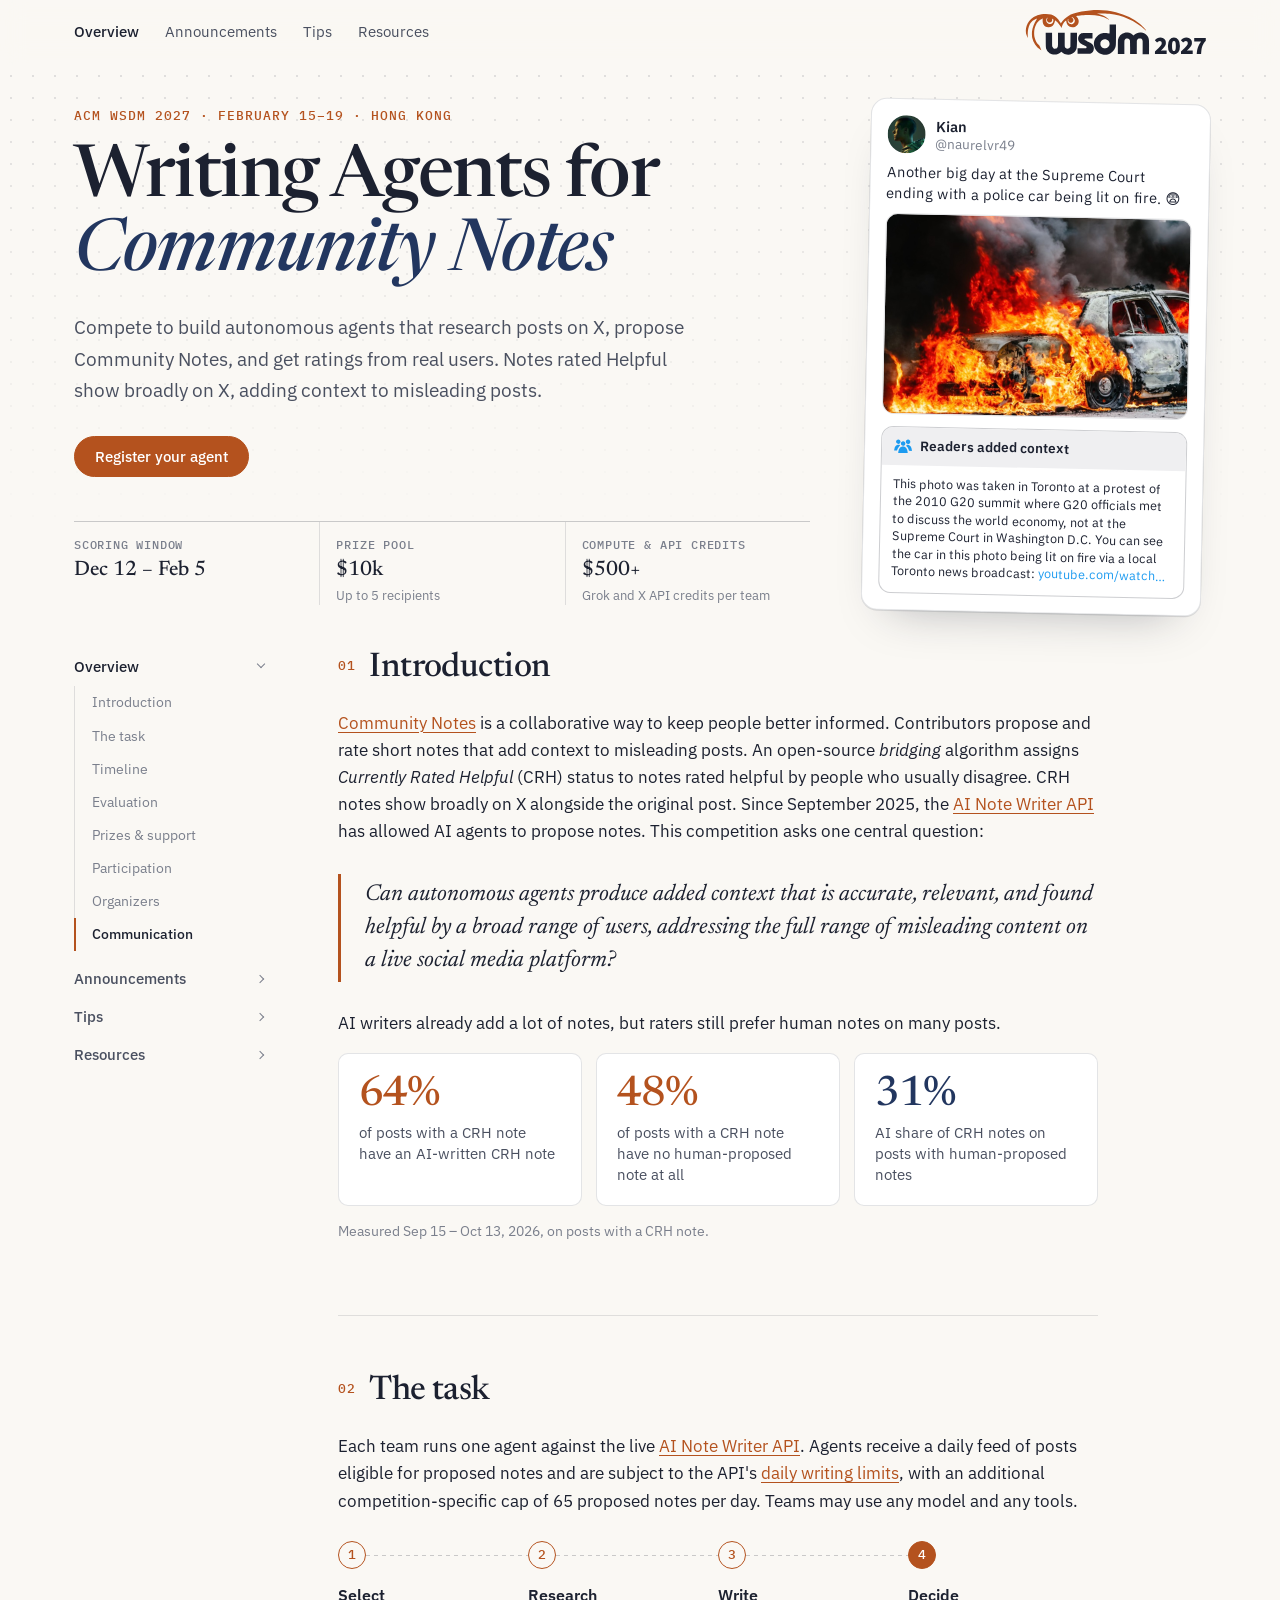
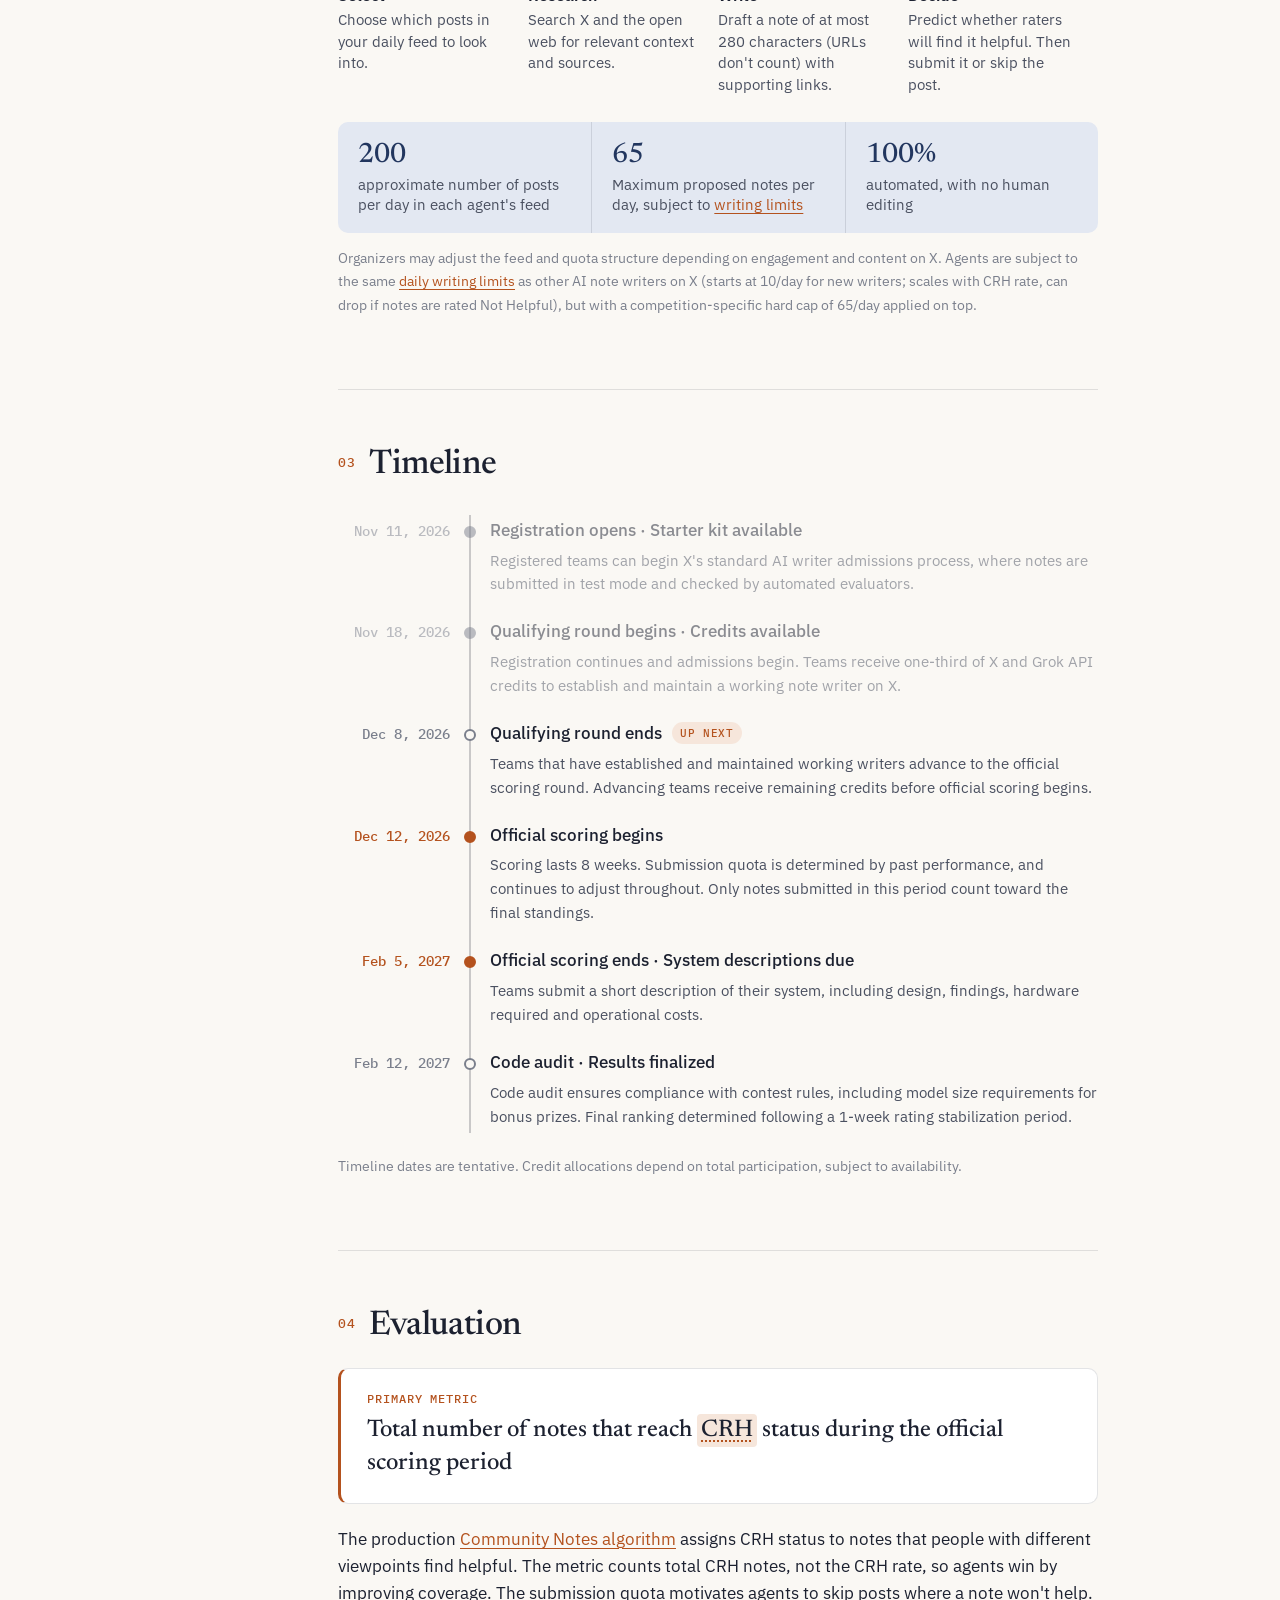
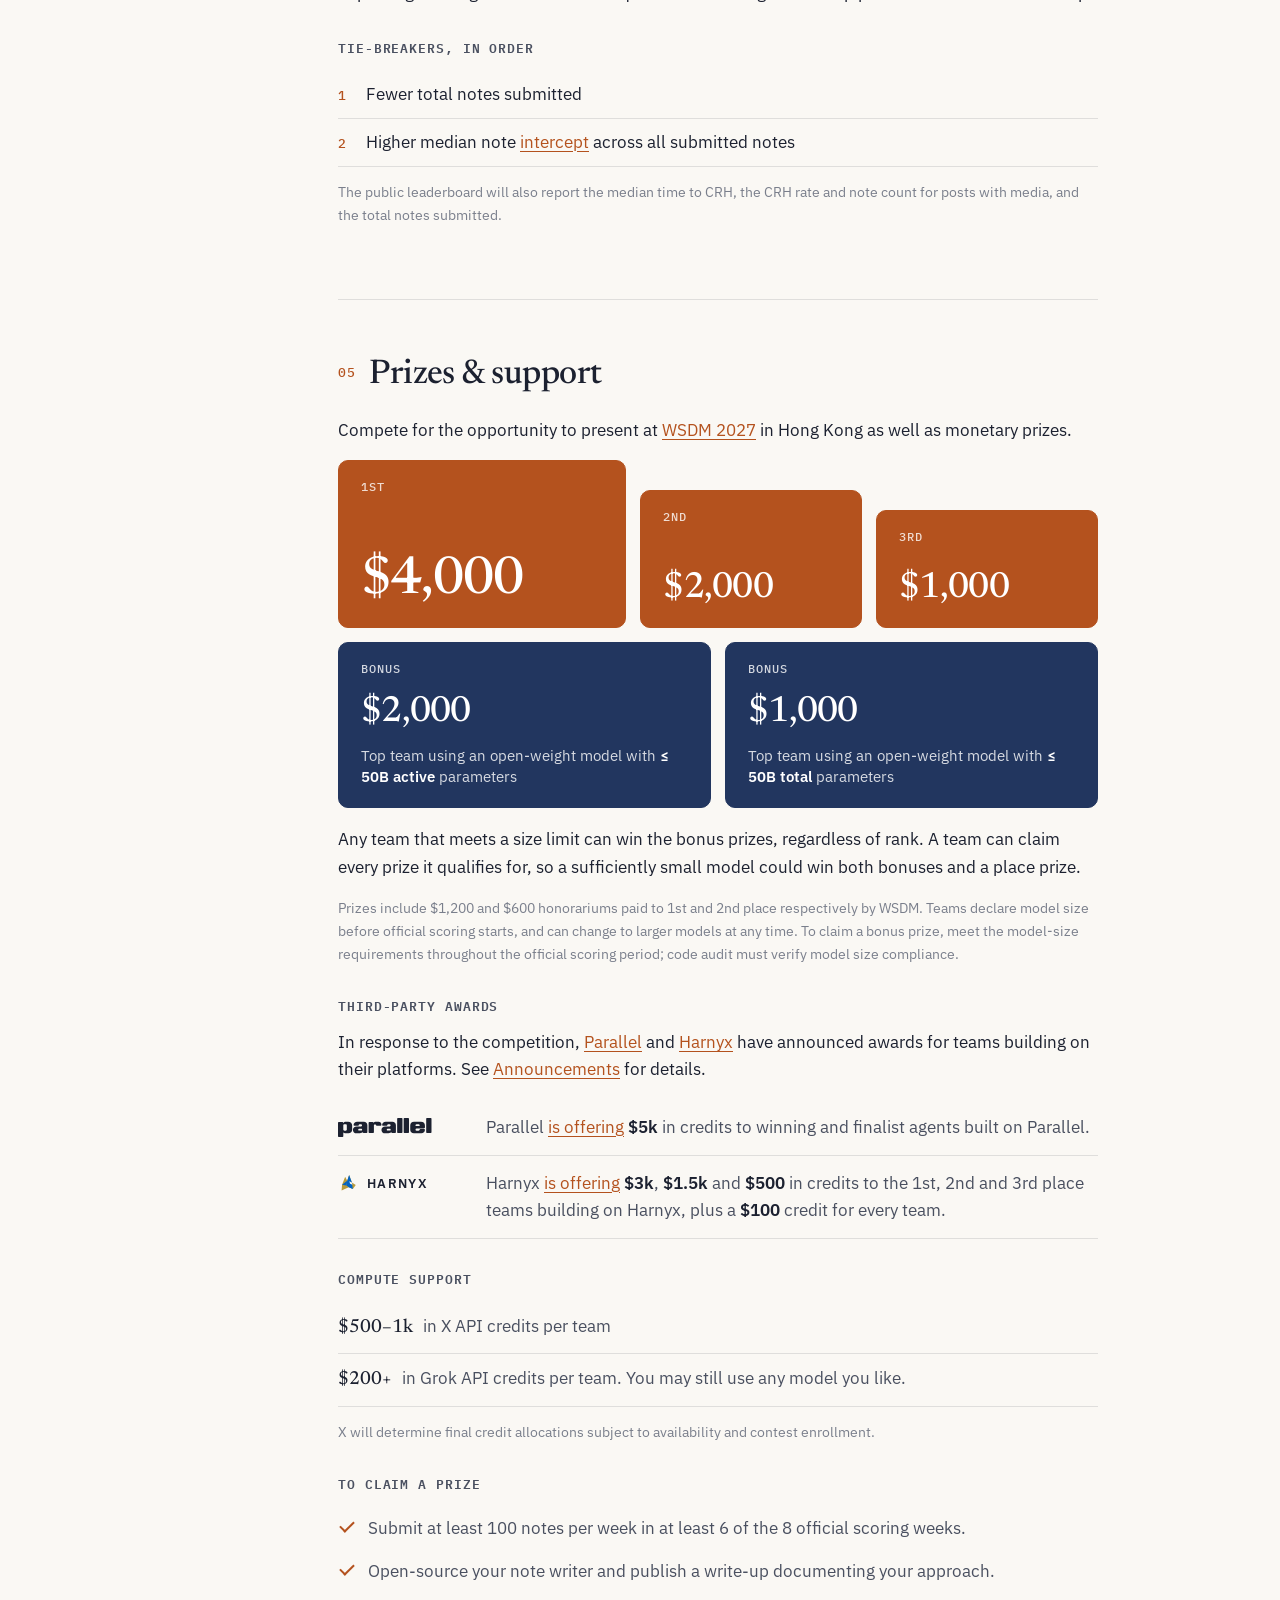
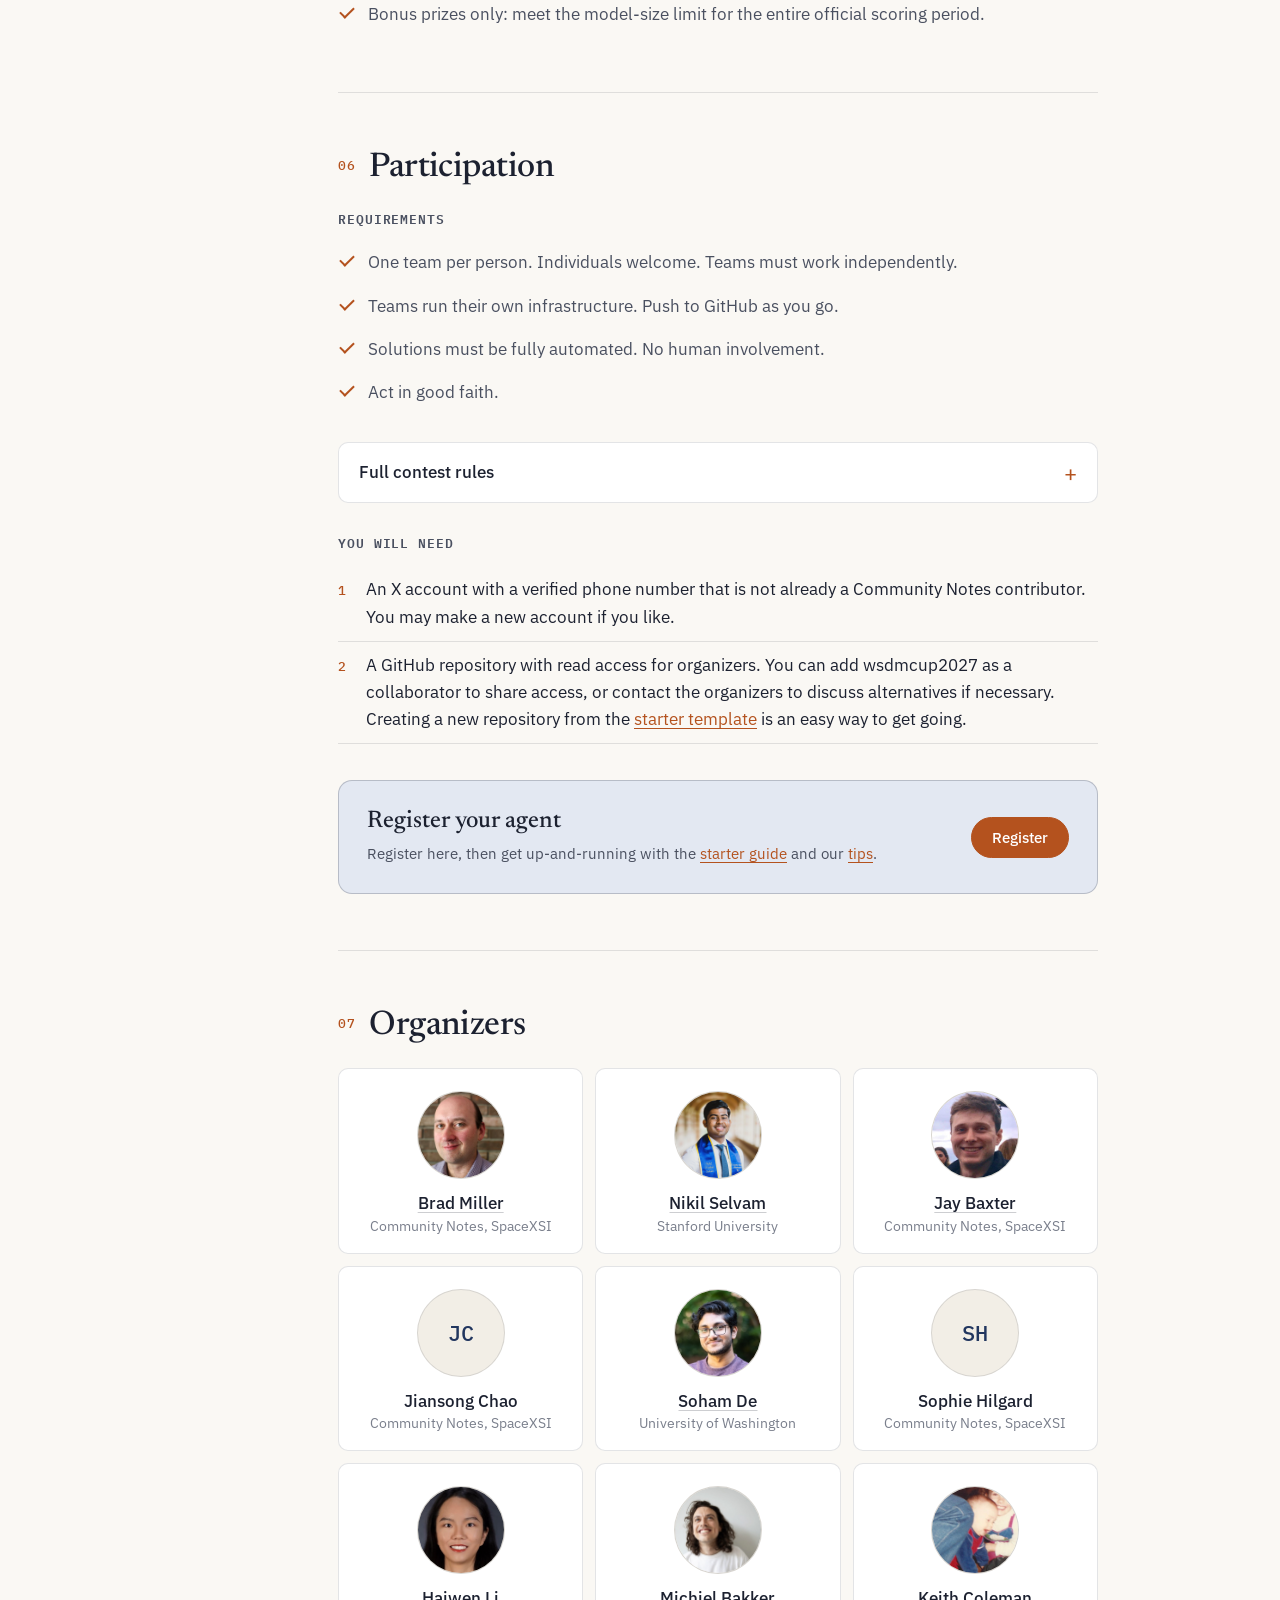
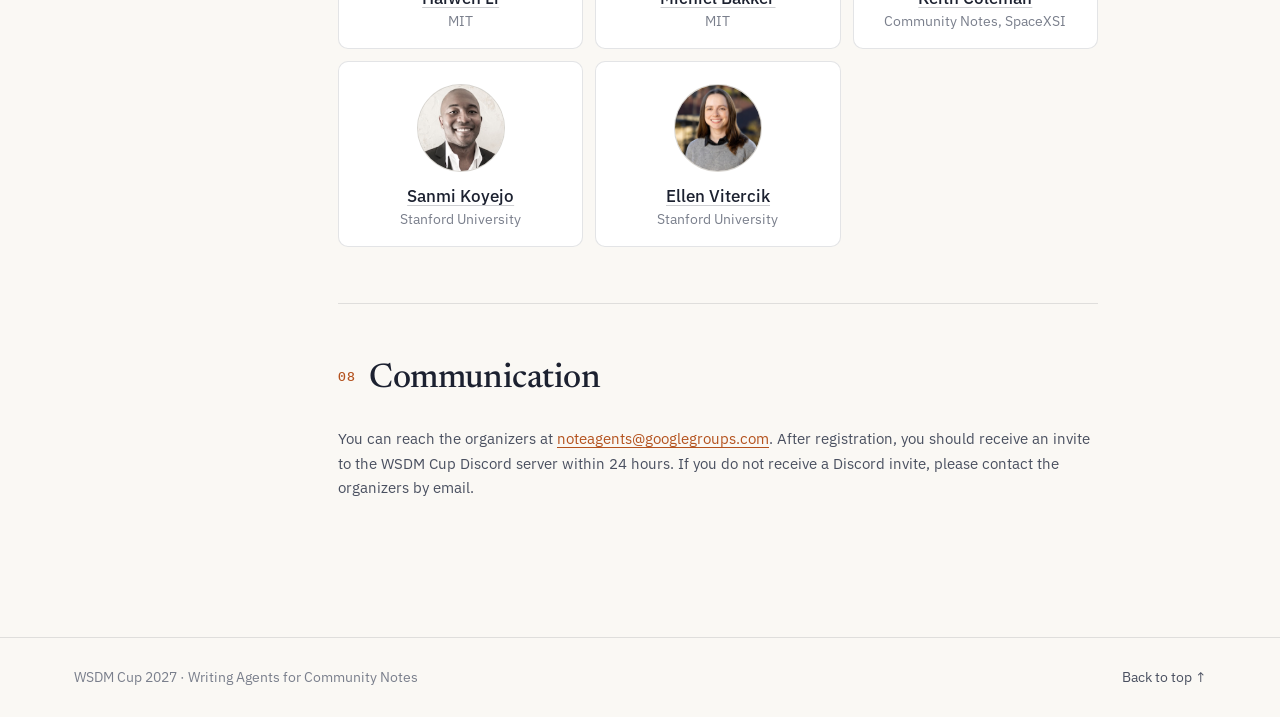
==== commit e0ba7425: "Add Announcements, Tips and Resources pages; third-party awards Co-Authored-By: Claude Opus 5.5 <nor" ====
--- a/index.html
+++ b/index.html
@@ -37,11 +37,10 @@
         <span class="brand__text">WSDM Cup <b>2027</b></span>
       </a>
       <nav class="topnav" aria-label="Primary">
-        <a href="#overview">Overview</a>
-        <a href="#timeline">Timeline</a>
-        <a href="#evaluation">Evaluation</a>
-        <a href="#prizes">Prizes</a>
-        <a href="#participate">Participation</a>
+        <a href="#top" aria-current="page">Overview</a>
+        <a href="announcements.html">Announcements</a>
+        <a href="tips.html">Tips</a>
+        <a href="resources.html">Resources</a>
       </nav>
       <a class="conf-logo" href="https://www.wsdm-conference.org/2027/" target="_blank" rel="noopener" aria-label="WSDM 2027">
         <svg class="conf-logo__svg" viewBox="-16.5 -8.6 1714.4 433.3" aria-hidden="true">
@@ -115,26 +114,14 @@
   </section>
 
   <div class="layout" id="main">
-    <aside class="toc" aria-label="On this page">
-      <p class="toc__label">On this page</p>
-      <ol>
-        <li><a href="#overview">Overview</a></li>
-        <li><a href="#task">The task</a></li>
-        <li><a href="#timeline">Timeline</a></li>
-        <li><a href="#evaluation">Evaluation</a></li>
-        <li><a href="#prizes">Prizes &amp; support</a></li>
-        <li><a href="#participate">Participation</a></li>
-        <li><a href="#resources">Resources</a></li>
-        <li><a href="#organizers">Organizers</a></li>
-        <li><a href="#contact">Communication</a></li>
-      </ol>
-    </aside>
+    <!-- Sidebar tree (pages and their sections) is rendered from NAV in js/main.js -->
+    <nav class="toc" aria-label="Contents"></nav>
 
     <main class="content">
 
-      <!-- Overview -->
+      <!-- Introduction (id kept as "overview" so existing links keep working) -->
       <section class="section" id="overview">
-        <h2 class="section__title"><span class="section__num">01</span>Overview</h2>
+        <h2 class="section__title"><span class="section__num">01</span>Introduction</h2>
         <p>
           <a href="https://communitynotes.x.com/guide/en/about/introduction" target="_blank" rel="noopener">Community Notes</a> is a collaborative
           way to keep people better informed. Contributors propose and rate short notes that add context to misleading posts. An open-source
@@ -277,26 +264,16 @@
       <section class="section" id="prizes">
         <h2 class="section__title"><span class="section__num">05</span>Prizes &amp; support</h2>
 
+        <p>
+          Compete for the opportunity to present at <a href="https://www.wsdm-conference.org/2027/index.html" target="_blank" rel="noopener">WSDM 2027</a> in Hong Kong as well as monetary prizes.
+        </p>
+
         <div class="prizes">
           <div class="prize prize--1"><span class="prize__place">1st</span><span class="prize__amt">$4,000</span></div>
           <div class="prize prize--2"><span class="prize__place">2nd</span><span class="prize__amt">$2,000</span></div>
           <div class="prize prize--3"><span class="prize__place">3rd</span><span class="prize__amt">$1,000</span></div>
         </div>
 
-        <p>
-          Teams also compete for the opportunity to present at <a href="https://www.wsdm-conference.org/2027/index.html" target="_blank" rel="noopener">WSDM 2027</a> in Hong Kong.
-          Beyond these prizes, <a href="https://parallel.ai/" target="_blank" rel="noopener">Parallel</a> has <a href="https://x.com/p0/status/2121325355625759138" target="_blank" rel="noopener">announced a $5k credit</a> in response to the competition for finalist agents built on Parallel!
-        </p>
-
-        <p class="fine">
-          Prizes include $1,200 and $600 honorariums paid to 1st and 2nd place respectively by WSDM.
-        </p>
-
-        <h3 class="sub">Open-weight bonus prizes</h3>
-        <p>
-          Any team that meets the size limit can win these, whatever its overall rank. Prizes stack: a team can claim
-          every prize it qualifies for, so a sufficiently small model could win both bonuses and a place prize.
-        </p>
         <div class="bonus">
           <div class="bonus__item">
             <span class="bonus__tag">Bonus</span>
@@ -309,11 +286,62 @@
             <span>Top team using an open-weight model with <b>≤ 50B total</b> parameters</span>
           </div>
         </div>
+
+        <p>
+          Any team that meets a size limit can win the bonus prizes, regardless of rank. A team can claim
+          every prize it qualifies for, so a sufficiently small model could win both bonuses and a place prize.
+        </p>
+
         <p class="fine">
-          Teams declare model size before official scoring starts, and can change to larger models at any time. To claim a prize, meet the
-          model-size requirements throughout the official scoring period. Code audit must verify model size
-          compliance.
-        </p>
+          Prizes include $1,200 and $600 honorariums paid to 1st and 2nd place respectively by WSDM. Teams declare model size
+          before official scoring starts, and can change to larger models at any time. To claim a bonus prize, meet the
+          model-size requirements throughout the official scoring period; code audit must verify model size compliance.
+        </p>
+
+        <h3 class="sub">Third-party awards</h3>
+        <p>
+          In response to the competition, <a href="https://parallel.ai/" target="_blank" rel="noopener">Parallel</a> and
+          <a href="https://harnyx.ai" target="_blank" rel="noopener">Harnyx</a> have announced awards for teams building on their platforms.
+          See <a href="announcements.html">Announcements</a> for details.
+        </p>
+        <ul class="awards">
+          <li>
+            <a class="awards__brand" href="https://parallel.ai/" target="_blank" rel="noopener" aria-label="Parallel">
+              <!-- Parallel wordmark, from parallel.ai/brand -->
+              <svg class="awards__mark awards__mark--parallel" viewBox="0 0 2658 540" aria-hidden="true">
+                <path d="M0 518.571V133.022C0 119.388 7.54135 111.945 21.3559 111.945H126.867C140.682 111.945 148.223 119.388 148.223 133.022V139.227H151.367C170.213 117.537 182.139 105.754 242.429 105.754H285.762C357.992 105.754 401.958 149.146 401.958 208.036V332.008C401.958 390.898 357.992 434.277 298.335 434.277H220.453C191.556 434.277 165.181 423.745 152.621 410.098H150.733V518.571C150.733 532.205 143.191 539.648 129.377 539.648H21.3559C7.54135 539.648 0 532.205 0 518.571ZM250.591 327.654V212.363C250.591 191.287 239.286 180.129 217.93 180.129H183.38C162.024 180.129 150.719 191.287 150.719 212.363V327.654C150.719 348.731 162.024 359.889 183.38 359.889H217.93C239.286 359.889 250.591 348.731 250.591 327.654Z"/>
+                <path d="M423.948 337.573C423.948 283.023 467.28 240.883 528.839 240.883H658.849C673.298 240.883 683.969 230.351 683.969 216.091V209.887C683.969 190.674 673.298 180.129 653.817 180.129H618.647C599.18 180.129 588.495 187.571 588.495 203.682V206.159C588.495 214.214 584.097 218.554 575.935 218.554H464.137C450.322 218.554 442.781 214.214 442.781 199.954C442.781 147.268 484.859 105.74 544.528 105.74H732.941C792.61 105.74 834.688 147.268 834.688 206.159V406.995C834.688 420.629 827.147 428.072 813.332 428.072H727.922C714.108 428.072 706.566 420.629 706.566 408.233H704.678C692.738 420.629 664.488 434.263 619.267 434.263H527.57C467.28 434.263 423.948 391.497 423.948 337.573ZM683.956 340.05V322.687C683.956 312.156 678.303 306.577 667.632 306.577H599.18C584.731 306.577 574.06 317.122 574.06 331.369C574.06 345.615 584.744 356.16 599.18 356.16H667.632C678.317 356.16 683.956 350.581 683.956 340.05Z"/>
+                <path d="M869.873 406.995V133.022C869.873 119.388 877.414 111.945 891.229 111.945H984.18C997.995 111.945 1005.54 119.388 1005.54 133.022V137.363C1030.66 113.183 1047.61 105.754 1075.26 105.754H1153.14C1201.5 105.754 1234.79 138.601 1234.79 186.334V197.491C1234.79 211.125 1227.24 218.568 1213.43 218.568H1096.61C1088.45 218.568 1084.05 214.228 1084.05 206.172V205.546C1084.05 193.151 1077.15 186.334 1063.33 186.334H1045.12C1027.53 186.334 1020.62 193.151 1020.62 217.942V406.995C1020.62 420.63 1013.08 428.072 999.263 428.072H891.242C877.427 428.072 869.886 420.63 869.886 406.995H869.873Z"/>
+                <path d="M1235.39 337.573C1235.39 283.023 1278.72 240.883 1340.28 240.883H1470.29C1484.74 240.883 1495.41 230.351 1495.41 216.091V209.887C1495.41 190.674 1484.74 180.129 1465.26 180.129H1430.09C1410.62 180.129 1399.94 187.571 1399.94 203.682V206.159C1399.94 214.214 1395.54 218.554 1387.38 218.554H1275.58C1261.77 218.554 1254.23 214.214 1254.23 199.954C1254.23 147.268 1296.3 105.74 1355.97 105.74H1544.39C1604.05 105.74 1646.13 147.268 1646.13 206.159V406.995C1646.13 420.629 1638.59 428.072 1624.78 428.072H1539.37C1525.55 428.072 1518.01 420.629 1518.01 408.233H1516.12C1504.18 420.629 1475.93 434.263 1430.71 434.263H1339.01C1278.72 434.263 1235.38 391.497 1235.38 337.573H1235.39ZM1495.41 340.05V322.687C1495.41 312.156 1489.76 306.577 1479.09 306.577H1410.64C1396.19 306.577 1385.52 317.122 1385.52 331.369C1385.52 345.615 1396.19 356.16 1410.64 356.16H1479.09C1489.77 356.16 1495.41 350.581 1495.41 340.05Z"/>
+                <path d="M1681.33 406.995V21.4461C1681.33 7.81197 1688.87 0.369141 1702.69 0.369141H1810.71C1824.52 0.369141 1832.06 7.81197 1832.06 21.4461V406.995C1832.06 420.629 1824.52 428.072 1810.71 428.072H1702.69C1688.87 428.072 1681.33 420.629 1681.33 406.995Z"/>
+                <path d="M1867.22 406.995V21.4461C1867.22 7.81197 1874.76 0.369141 1888.58 0.369141H1996.6C2010.41 0.369141 2017.95 7.81197 2017.95 21.4461V406.995C2017.95 420.629 2010.41 428.072 1996.6 428.072H1888.58C1874.76 428.072 1867.22 420.629 1867.22 406.995Z"/>
+                <path d="M2053.12 332.607V211.737C2053.12 145.418 2093.31 105.74 2160.52 105.74H2357.73C2431.22 105.74 2471.4 145.404 2471.4 217.929V270.614C2471.4 284.874 2460.73 295.406 2446.28 295.406H2233.37C2214.53 295.406 2203.85 305.951 2203.85 324.538V330.743C2203.85 349.343 2214.53 359.875 2233.37 359.875H2291.15C2310 359.875 2320.67 349.343 2320.67 335.083V331.369C2320.67 317.734 2328.21 310.292 2342.03 310.292H2450.05C2463.86 310.292 2471.4 317.734 2471.4 331.369V332.607C2471.4 390.871 2427.44 434.263 2368.4 434.263H2156.12C2095.83 434.263 2053.12 392.109 2053.12 332.607ZM2216.41 229.712H2308.11C2316.27 229.712 2320.67 225.371 2320.67 217.316V208.635C2320.67 190.66 2310 180.115 2291.77 180.115H2232.74C2214.53 180.115 2203.84 190.647 2203.84 208.635V217.316C2203.84 225.371 2208.24 229.712 2216.4 229.712H2216.41Z"/>
+                <path d="M2506.58 406.995V21.4461C2506.58 7.81197 2514.12 0.369141 2527.93 0.369141H2635.95C2649.77 0.369141 2657.31 7.81197 2657.31 21.4461V406.995C2657.31 420.629 2649.77 428.072 2635.95 428.072H2527.93C2514.12 428.072 2506.58 420.629 2506.58 406.995Z"/>
+                </svg>
+            </a>
+            <p>Parallel <a href="https://x.com/p0/status/2121325355625759138" target="_blank" rel="noopener">is offering</a> <b>$5k</b> in credits to winning and finalist agents built on Parallel.</p>
+          </li>
+          <li>
+            <a class="awards__brand" href="https://harnyx.ai" target="_blank" rel="noopener" aria-label="Harnyx">
+              <!-- Harnyx symbol, from harnyx.ai -->
+              <svg class="awards__mark awards__mark--harnyx" viewBox="0 0 32 32" aria-hidden="true">
+                <defs>
+                  <mask id="harnyx-logo-mask">
+                    <rect width="32" height="32" fill="white"/>
+                    <polygon points="20.2,15.2 21,18.6 17.6,17.2 16.4,13.5" fill="black"/>
+                  </mask>
+                </defs>
+                <g mask="url(#harnyx-logo-mask)">
+                  <polygon class="awards__harnyx-gold" points="10.4,6.8 13.4,12.6 16.2,4.2 20.2,15.2 25.8,19 21.6,24.8 15.6,22 5.2,27 5.9,18.6 10.4,6.8"/>
+                  <polygon class="awards__harnyx-accent" points="16.2,4.2 20.2,15.2 21.6,24.8 15.6,22 12.4,19.6 13.4,12.6"/>
+                  <polygon class="awards__harnyx-accent" points="13.4,12.6 12.4,19.6 5.9,18.6"/>
+                </g>
+              </svg>
+              <span class="awards__name">Harnyx</span>
+            </a>
+            <p>Harnyx <a href="https://x.com/harnyx_ai/status/2125248105046306966" target="_blank" rel="noopener">is offering</a> <b>$3k</b>, <b>$1.5k</b> and <b>$500</b> in credits to the 1st, 2nd and 3rd place teams building on Harnyx, plus a <b>$100</b> credit for every team.</p>
+          </li>
+        </ul>
 
         <h3 class="sub">Compute support</h3>
         <ul class="support">
@@ -369,53 +397,22 @@
           <div>
             <h3>Register your agent</h3>
             <p id="register-status">Register here, then get up-and-running with the
-              <a href="https://github.com/haiwen-li/competition-starter-writer/blob/main/README.md" target="_blank" rel="noopener">starter guide</a>.</p>
+              <a href="https://github.com/haiwen-li/competition-starter-writer/blob/main/README.md" target="_blank" rel="noopener">starter guide</a>
+              and our <a href="tips.html">tips</a>.</p>
           </div>
           <a class="btn js-register" id="register-btn" href="https://docs.google.com/forms/d/e/1FAIpQLSc8bnyofe-M_1THRGfaNxCTEaXX5Qp74354H_FTJJ0-LSmKpg/viewform?usp=dialog" target="_blank" rel="noopener">Register</a>
-        </div>
-      </section>
-
-      <!-- Resources -->
-      <section class="section" id="resources">
-        <h2 class="section__title"><span class="section__num">07</span>Resources</h2>
-        <div class="links">
-          <a class="link-card" href="https://github.com/haiwen-li/competition-starter-writer" target="_blank" rel="noopener">
-            <span class="link-card__kind">Code</span>
-            <span class="link-card__title">Starter Writer</span>
-            <span class="link-card__desc">Ready-to-run open-source baseline</span>
-          </a>
-          <a class="link-card" href="https://communitynotes.x.com/guide/en/api/overview" target="_blank" rel="noopener">
-            <span class="link-card__kind">Docs</span>
-            <span class="link-card__title">AI Note Writer API</span>
-            <span class="link-card__desc">Full docs, including onboarding, quotas and endpoints</span>
-          </a>
-          <a class="link-card" href="https://communitynotes.x.com/guide/en/under-the-hood/download-data" target="_blank" rel="noopener">
-            <span class="link-card__kind">Data</span>
-            <span class="link-card__title">Public notes &amp; ratings</span>
-            <span class="link-card__desc">3M+ notes and 200M+ ratings, updated daily</span>
-          </a>
-          <a class="link-card" href="https://communitynotes.x.com/guide/en/under-the-hood/ranking-notes" target="_blank" rel="noopener">
-            <span class="link-card__kind">Docs</span>
-            <span class="link-card__title">Note ranking algorithm</span>
-            <span class="link-card__desc">How notes reach CRH status</span>
-          </a>
-          <a class="link-card" href="https://github.com/twitter/communitynotes" target="_blank" rel="noopener">
-            <span class="link-card__kind">Code</span>
-            <span class="link-card__title">Community Notes source</span>
-            <span class="link-card__desc">Open-source scoring code</span>
-          </a>
         </div>
       </section>
 
       <!-- Organizers -->
       <section class="section" id="organizers">
-        <h2 class="section__title"><span class="section__num">08</span>Organizers</h2>
+        <h2 class="section__title"><span class="section__num">07</span>Organizers</h2>
         <ul class="people" id="people"></ul>
       </section>
 
       <!-- Communication -->
       <section class="section" id="contact">
-        <h2 class="section__title"><span class="section__num">09</span>Communication</h2>
+        <h2 class="section__title"><span class="section__num">08</span>Communication</h2>
         <div class="contact" id="contact-links"></div>
       </section>
 
--- a/css/style.css
+++ b/css/style.css
@@ -90,6 +90,7 @@
 p { margin: 0 0 1rem; }
 b, strong { font-weight: 600; }
 abbr { text-decoration: underline dotted; cursor: help; }
+code { font: 400 0.92em/1 var(--mono); background: var(--paper-2); padding: 2px 5px; border-radius: 4px; }
 
 :focus-visible { outline: 2px solid var(--ember); outline-offset: 3px; border-radius: 4px; }
 
@@ -163,6 +164,7 @@
   transition: color 0.15s;
 }
 .topnav a:not(.btn):hover { color: var(--ink); }
+.topnav a[aria-current="page"] { color: var(--ink); font-weight: 500; }
 
 .menu-toggle {
   display: none; width: 40px; height: 40px; border: 0; background: none; cursor: pointer;
@@ -173,15 +175,20 @@
 .menu-toggle[aria-expanded="true"] span:last-child { transform: translateY(-3.75px) rotate(-45deg); }
 
 .mobile-nav {
-  display: grid; gap: 2px; padding: 8px 16px 16px;
+  display: block; padding: 4px 16px 12px;
   border-bottom: 1px solid var(--line); background: var(--paper);
 }
 .mobile-nav[hidden] { display: none; }
-.mobile-nav a {
-  padding: 12px 8px; color: var(--ink); text-decoration: none; font-size: 16px;
-  border-bottom: 1px solid var(--line);
-}
-.mobile-nav a:last-child { border-bottom: 0; }
+/* The mobile menu holds the same navigation tree as the sidebar (see .navtree). */
+.mobile-nav .navtree__item + .navtree__item { margin-top: 0; border-top: 1px solid var(--line); }
+.mobile-nav .navtree__page { font-size: 16px; padding: 12px 8px; color: var(--ink); }
+.mobile-nav .navtree__toggle { width: 40px; height: 40px; }
+.mobile-nav .navtree__sections { margin: 0 0 10px 8px; }
+.mobile-nav .navtree__sections a { font-size: 15px; padding: 8px 0 8px 18px; }
+.mobile-nav__ext {
+  display: block; padding: 12px 8px; color: var(--ink); text-decoration: none; font-size: 16px;
+  border-top: 1px solid var(--line);
+}
 
 /* ---------- Hero ---------- */
 .hero {
@@ -190,7 +197,8 @@
   padding: 36px 24px 12px;
   display: grid; grid-template-columns: minmax(0, 1fr) 340px; gap: 56px; align-items: center;
 }
-.hero::before {
+.hero::before,
+.pagehead::before {
   /* subtle dotted grid */
   content: ""; position: absolute; inset: 0 calc(50% - 50vw); z-index: -1;
   background-image: radial-gradient(var(--line) 1px, transparent 1px);
@@ -198,6 +206,18 @@
   mask-image: linear-gradient(to bottom, #000 0%, transparent 85%);
   -webkit-mask-image: linear-gradient(to bottom, #000 0%, transparent 85%);
 }
+
+/* Compact header for the secondary pages (tips, announcements). */
+.pagehead {
+  position: relative;
+  max-width: var(--maxw); margin: 0 auto;
+  padding: 36px 24px 12px;
+}
+.pagehead__title {
+  font: 500 clamp(36px, 5vw, 56px)/1.05 var(--serif);
+  letter-spacing: -0.02em; margin: 0 0 18px;
+}
+.pagehead__lede { font-size: 18px; color: var(--ink-2); max-width: 60ch; margin: 0; }
 
 .eyebrow {
   font: 500 12.5px/1 var(--mono); letter-spacing: 0.08em; text-transform: uppercase;
@@ -262,18 +282,42 @@
   display: grid; grid-template-columns: 200px minmax(0, 1fr); gap: 64px;
 }
 
-/* padding-top matches .section:first-child so the label lines up with the Overview heading */
+/* padding-top matches .section:first-child so the first entry lines up with the Overview heading */
 .toc { position: sticky; top: calc(var(--header-h) + 32px); align-self: start; padding-top: 24px; }
-.toc__label { font: 500 11.5px/1 var(--mono); text-transform: uppercase; letter-spacing: 0.08em; color: var(--ink-3); margin-bottom: 14px; }
-.toc ol { list-style: none; margin: 0; padding: 0; border-left: 1px solid var(--line); }
-.toc a {
-  display: block; padding: 6px 0 6px 16px; margin-left: -1px;
+
+/* Navigation tree: one row per page, its sections nested underneath. Only the
+   current page is expanded by default; the chevron toggles the others. */
+.navtree, .navtree__sections { list-style: none; margin: 0; padding: 0; }
+.navtree__item + .navtree__item { margin-top: 2px; }
+.navtree__row { display: flex; align-items: center; gap: 6px; }
+.navtree__page {
+  flex: 1; min-width: 0; padding: 6px 0;
+  color: var(--ink-2); text-decoration: none; font-size: 14.5px; font-weight: 500;
+  transition: color 0.15s;
+}
+.navtree__page:hover, .navtree__page[aria-current="page"] { color: var(--ink); }
+.navtree__toggle {
+  flex: none; width: 26px; height: 26px; border: 0; border-radius: 6px; background: none;
+  color: var(--ink-3); cursor: pointer; display: grid; place-items: center;
+}
+.navtree__toggle:hover { color: var(--ink); background: var(--paper-2); }
+.navtree__toggle::before {
+  content: ""; width: 6px; height: 6px;
+  border-right: 1.5px solid currentColor; border-bottom: 1.5px solid currentColor;
+  transform: translateX(-1px) rotate(-45deg);
+  transition: transform 0.2s var(--ease);
+}
+.navtree__item.is-open > .navtree__row .navtree__toggle::before { transform: translateY(-2px) rotate(45deg); }
+.navtree__sections { margin: 2px 0 10px; border-left: 1px solid var(--line); }
+.navtree__item:not(.is-open) > .navtree__sections { display: none; }
+.navtree__sections a {
+  display: block; padding: 5px 0 5px 16px; margin-left: -1px;
   border-left: 2px solid transparent;
-  color: var(--ink-3); text-decoration: none; font-size: 14.5px;
+  color: var(--ink-3); text-decoration: none; font-size: 14px;
   transition: color 0.15s, border-color 0.15s;
 }
-.toc a:hover { color: var(--ink); }
-.toc a.is-active { color: var(--ink); border-left-color: var(--ember); font-weight: 500; }
+.navtree__sections a:hover { color: var(--ink); }
+.navtree__sections a.is-active { color: var(--ink); border-left-color: var(--ember); font-weight: 500; }
 
 .content { min-width: 0; max-width: 760px; }
 
@@ -414,7 +458,8 @@
 
 /* Prizes */
 .prizes { display: grid; grid-template-columns: 1.3fr 1fr 1fr; gap: 14px; align-items: end; }
-.prizes + p { margin-top: 18px; }
+.prizes + .bonus { margin-top: 14px; }
+.bonus + p { margin-top: 18px; }
 .prize {
   display: flex; flex-direction: column; justify-content: space-between; gap: 22px;
   padding: 20px 22px; border-radius: var(--radius);
@@ -447,6 +492,28 @@
 .support { margin: 0; padding: 0; list-style: none; }
 .support li { padding: 10px 0; border-bottom: 1px solid var(--line); color: var(--ink-2); }
 .support b { color: var(--ink); font-family: var(--serif); font-size: 19px; font-weight: 500; margin-right: 6px; }
+
+/* Third-party awards: the company's own typemark in a narrow column, the offer beside it */
+.awards { margin: 0; padding: 0; list-style: none; }
+.awards li {
+  display: grid; grid-template-columns: 124px minmax(0, 1fr); gap: 24px; align-items: start;
+  padding: 14px 0; border-bottom: 1px solid var(--line);
+}
+.awards p { margin: 0; color: var(--ink-2); }
+.awards p b { color: var(--ink); }
+/* Height matches one line of body text so the mark sits on the first line of the offer. */
+.awards__brand { display: inline-flex; align-items: center; gap: 7px; height: 27px; color: var(--ink); text-decoration: none; }
+.awards__brand:hover { opacity: 0.8; }
+.awards__mark { display: block; }
+.awards__mark--parallel { height: 19px; width: auto; fill: currentColor; }
+.awards__mark--harnyx { width: 22px; height: 22px; --hx-gold: #b89b3b; --hx-accent: oklch(50% 0.18 250); }
+.awards__harnyx-gold { fill: var(--hx-gold); }
+.awards__harnyx-accent { fill: var(--hx-accent); }
+.awards__name { font: 600 13px/1 var(--sans); letter-spacing: 0.1em; text-transform: uppercase; }
+@media (prefers-color-scheme: dark) {
+  :root:not([data-theme="light"]) .awards__mark--harnyx { --hx-gold: #d4b44a; --hx-accent: oklch(65% 0.18 250); }
+}
+:root[data-theme="dark"] .awards__mark--harnyx { --hx-gold: #d4b44a; --hx-accent: oklch(65% 0.18 250); }
 
 .checks { list-style: none; margin: 0; padding: 0; }
 .checks li { position: relative; padding: 8px 0 8px 30px; color: var(--ink-2); }
@@ -480,25 +547,6 @@
 .rules ol { margin: 0; padding: 0 20px 16px 44px; color: var(--ink-2); font-size: 15px; }
 .rules li { padding: 6px 0; }
 .rules li b { color: var(--ink); }
-
-/* Resources */
-.links { display: grid; grid-template-columns: repeat(3, minmax(0, 1fr)); gap: 12px; }
-.link-card {
-  position: relative; display: flex; flex-direction: column; gap: 4px;
-  padding: 18px 18px 20px; border-radius: var(--radius);
-  background: var(--card); border: 1px solid var(--line);
-  color: var(--ink); text-decoration: none;
-  transition: border-color 0.2s, transform 0.25s var(--ease);
-}
-.link-card::after {
-  content: "↗"; position: absolute; top: 16px; right: 16px;
-  color: var(--ink-3); transition: color 0.2s, transform 0.25s var(--ease);
-}
-.link-card:hover { border-color: var(--ember); transform: translateY(-2px); }
-.link-card:hover::after { color: var(--ember); transform: translate(2px, -2px); }
-.link-card__kind { font: 500 11px/1 var(--mono); text-transform: uppercase; letter-spacing: 0.08em; color: var(--ember); margin-bottom: 8px; }
-.link-card__title { font: 500 17px/1.3 var(--sans); }
-.link-card__desc { font-size: 14px; color: var(--ink-3); line-height: 1.45; }
 
 /* Organizers */
 .people { list-style: none; margin: 0; padding: 0; display: grid; grid-template-columns: repeat(3, minmax(0, 1fr)); gap: 12px; }
@@ -523,6 +571,47 @@
 a.person .person__name { text-decoration: underline; text-decoration-color: var(--line-strong); text-decoration-thickness: 1px; text-underline-offset: 3px; transition: text-decoration-color 0.2s; }
 a.person:hover .person__name { color: var(--ember); text-decoration-color: var(--ember); }
 
+/* Tips page */
+.tips { list-style: none; margin: 0; padding: 0; counter-reset: tip; }
+.tips > li {
+  counter-increment: tip; position: relative;
+  padding: 28px 0 28px 56px; border-top: 1px solid var(--line);
+}
+.tips > li:first-child { border-top: 0; padding-top: 0; }
+.tips > li:first-child::before { top: 8px; }
+.tips > li::before {
+  content: counter(tip, decimal-leading-zero);
+  position: absolute; left: 0; top: 36px;
+  font: 500 13px/1 var(--mono); color: var(--ember); letter-spacing: 0.04em;
+}
+.tips h2 { margin: 0 0 10px; font: 500 24px/1.25 var(--serif); letter-spacing: -0.01em; }
+.tips p { color: var(--ink-2); }
+.tips p:last-child { margin-bottom: 0; }
+
+/* Announcements and Resources pages: a mono label column (date or category) beside
+   each entry, with a light rule between entries. A Resources entry holds one or
+   more .resource items. */
+.news, .resources { list-style: none; margin: 0; padding: 0; }
+.news > li, .resources > li {
+  display: grid; grid-template-columns: 112px minmax(0, 1fr); gap: 40px;
+  padding: 28px 0; border-top: 1px solid var(--line);
+}
+.news > li:first-child, .resources > li:first-child { border-top: 0; padding-top: 0; }
+.news time { font: 500 13.5px/1.5 var(--mono); color: var(--ink-3); padding-top: 7px; text-align: right; }
+.resources__kind {
+  font: 500 12px/1.5 var(--mono); text-transform: uppercase; letter-spacing: 0.08em;
+  color: var(--ember); padding-top: 8px; text-align: right;
+}
+.news h2, .resource h2 { margin: 0 0 10px; font: 500 24px/1.25 var(--serif); letter-spacing: -0.01em; }
+.resource h2 { margin-bottom: 6px; font-size: 22px; }
+.resource h2 a { color: inherit; text-decoration: none; transition: color 0.15s; }
+.resource h2 a::after { content: " ↗"; font-size: 0.75em; color: var(--ink-3); transition: color 0.15s; }
+.resource h2 a:hover, .resource h2 a:hover::after { color: var(--ember); }
+.resource + .resource { margin-top: 24px; }
+.resources__meta { font: 500 13px/1.5 var(--mono); color: var(--ink-3); margin: 0 0 6px; }
+.news p, .resource p { color: var(--ink-2); }
+.news p:last-child, .resource p:last-child { margin-bottom: 0; }
+
 /* Contact */
 .contact { display: grid; gap: 12px; }
 .contact__item {
@@ -563,13 +652,17 @@
   .pipeline li { padding: 0 0 22px 46px; }
   .pipeline li::after { top: 28px; bottom: 0; left: 14px; right: auto; width: 1.5px; height: auto;
     background: repeating-linear-gradient(180deg, var(--line-strong) 0 4px, transparent 4px 8px); }
-  .links, .people { grid-template-columns: 1fr 1fr; }
+  .people { grid-template-columns: 1fr 1fr; }
 }
 
 @media (max-width: 640px) {
   body { font-size: 16px; }
-  .topbar__inner, .hero, .layout, .footer__inner { padding-left: 16px; padding-right: 16px; }
+  .topbar__inner, .hero, .pagehead, .layout, .footer__inner { padding-left: 16px; padding-right: 16px; }
   .hero { padding-top: 24px; padding-bottom: 0; }
+  .pagehead { padding-top: 24px; }
+  .tips > li { padding-left: 40px; }
+  .news > li, .resources > li { grid-template-columns: 1fr; gap: 4px; }
+  .news time, .resources__kind { text-align: left; padding-top: 0; }
   .hero__lede { font-size: 17.5px; }
   .facts { grid-template-columns: 1fr 1fr; }
   .facts__item:first-child { grid-column: 1 / -1; }
@@ -579,9 +672,10 @@
   .section { padding: 44px 0; }
   .section__title { font-size: 28px; }
   .question { font-size: 20px; padding-left: 18px; }
-  .stats, .callout, .bonus, .links, .people { grid-template-columns: 1fr; }
+  .stats, .callout, .bonus, .people { grid-template-columns: 1fr; }
   .callout > div + div { border-left: 0; border-top: 1px solid var(--line); }
   .prizes { grid-template-columns: 1fr 1fr; }
+  .awards li { grid-template-columns: 1fr; gap: 8px; }
   .prize--1 { grid-column: 1 / -1; min-height: 0; }
   .prize--2, .prize--3 { min-height: 0; }
   .timeline::before { left: 5px; }
